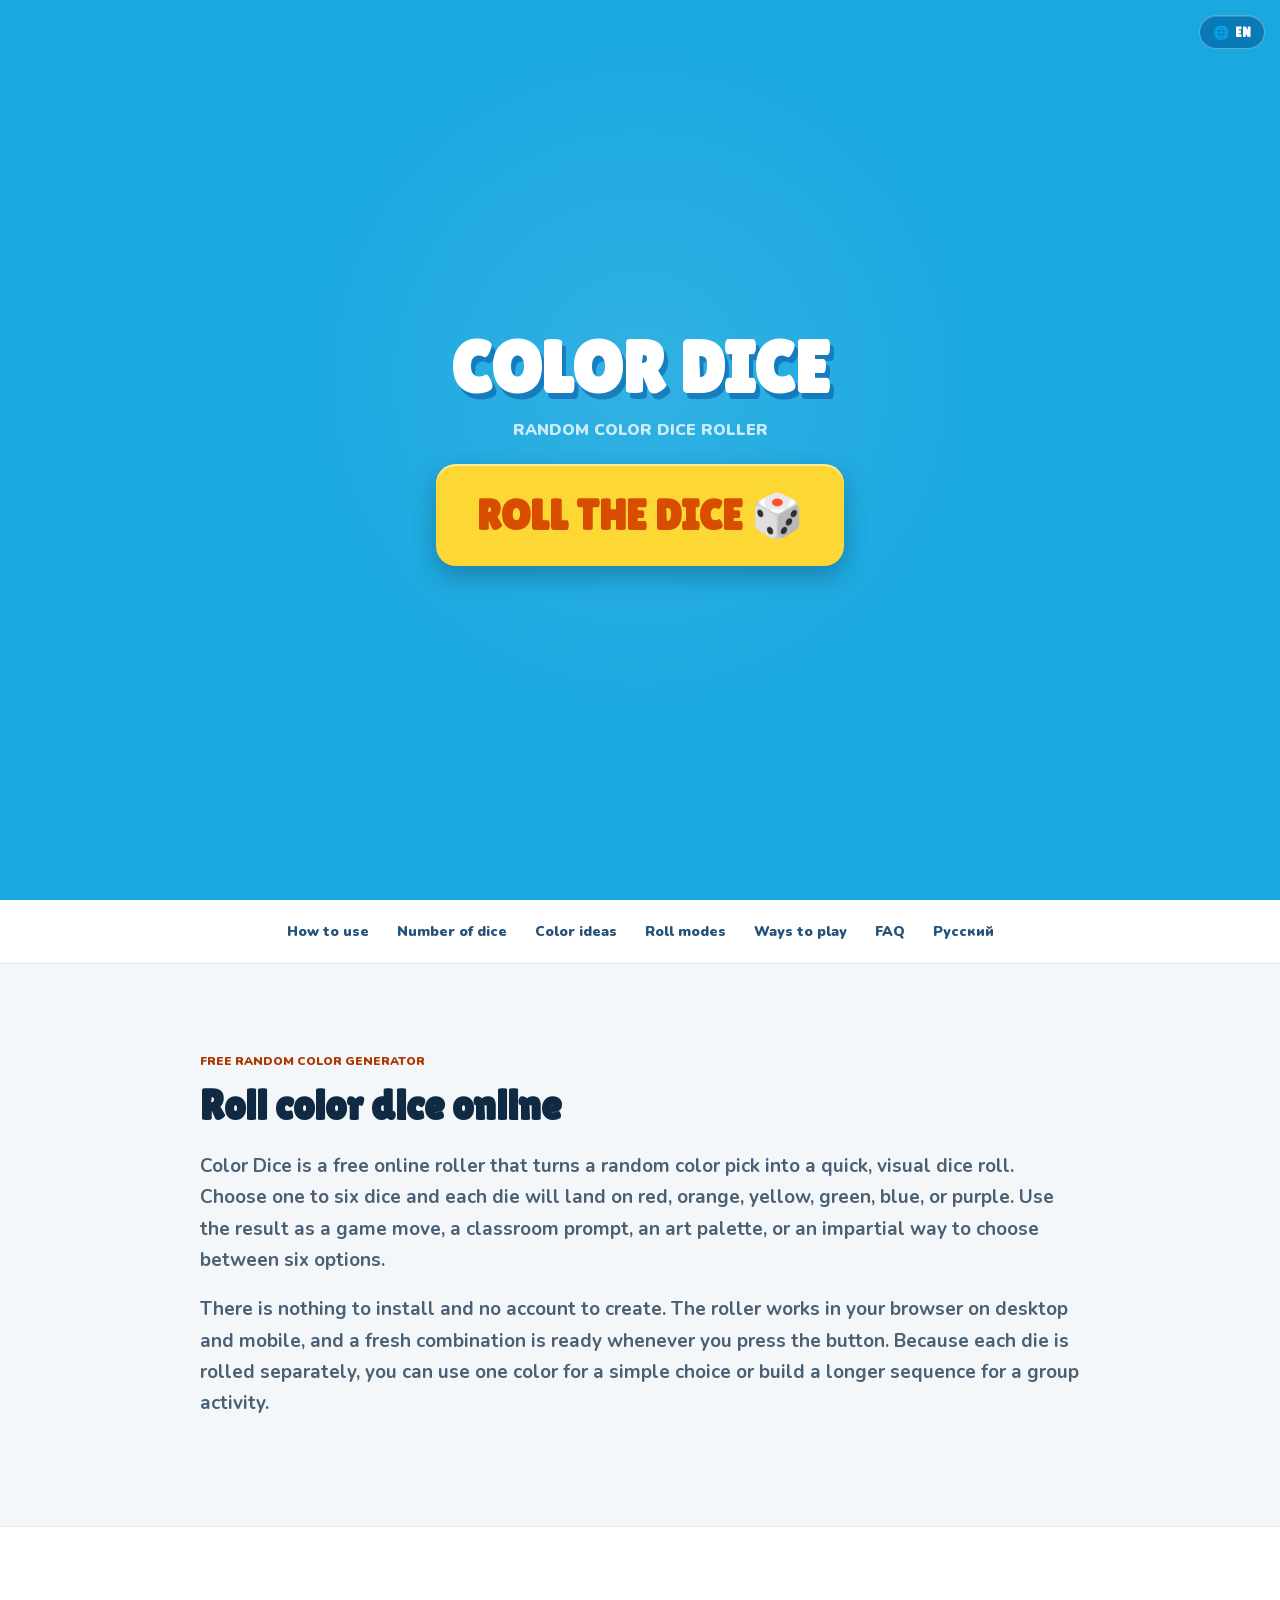
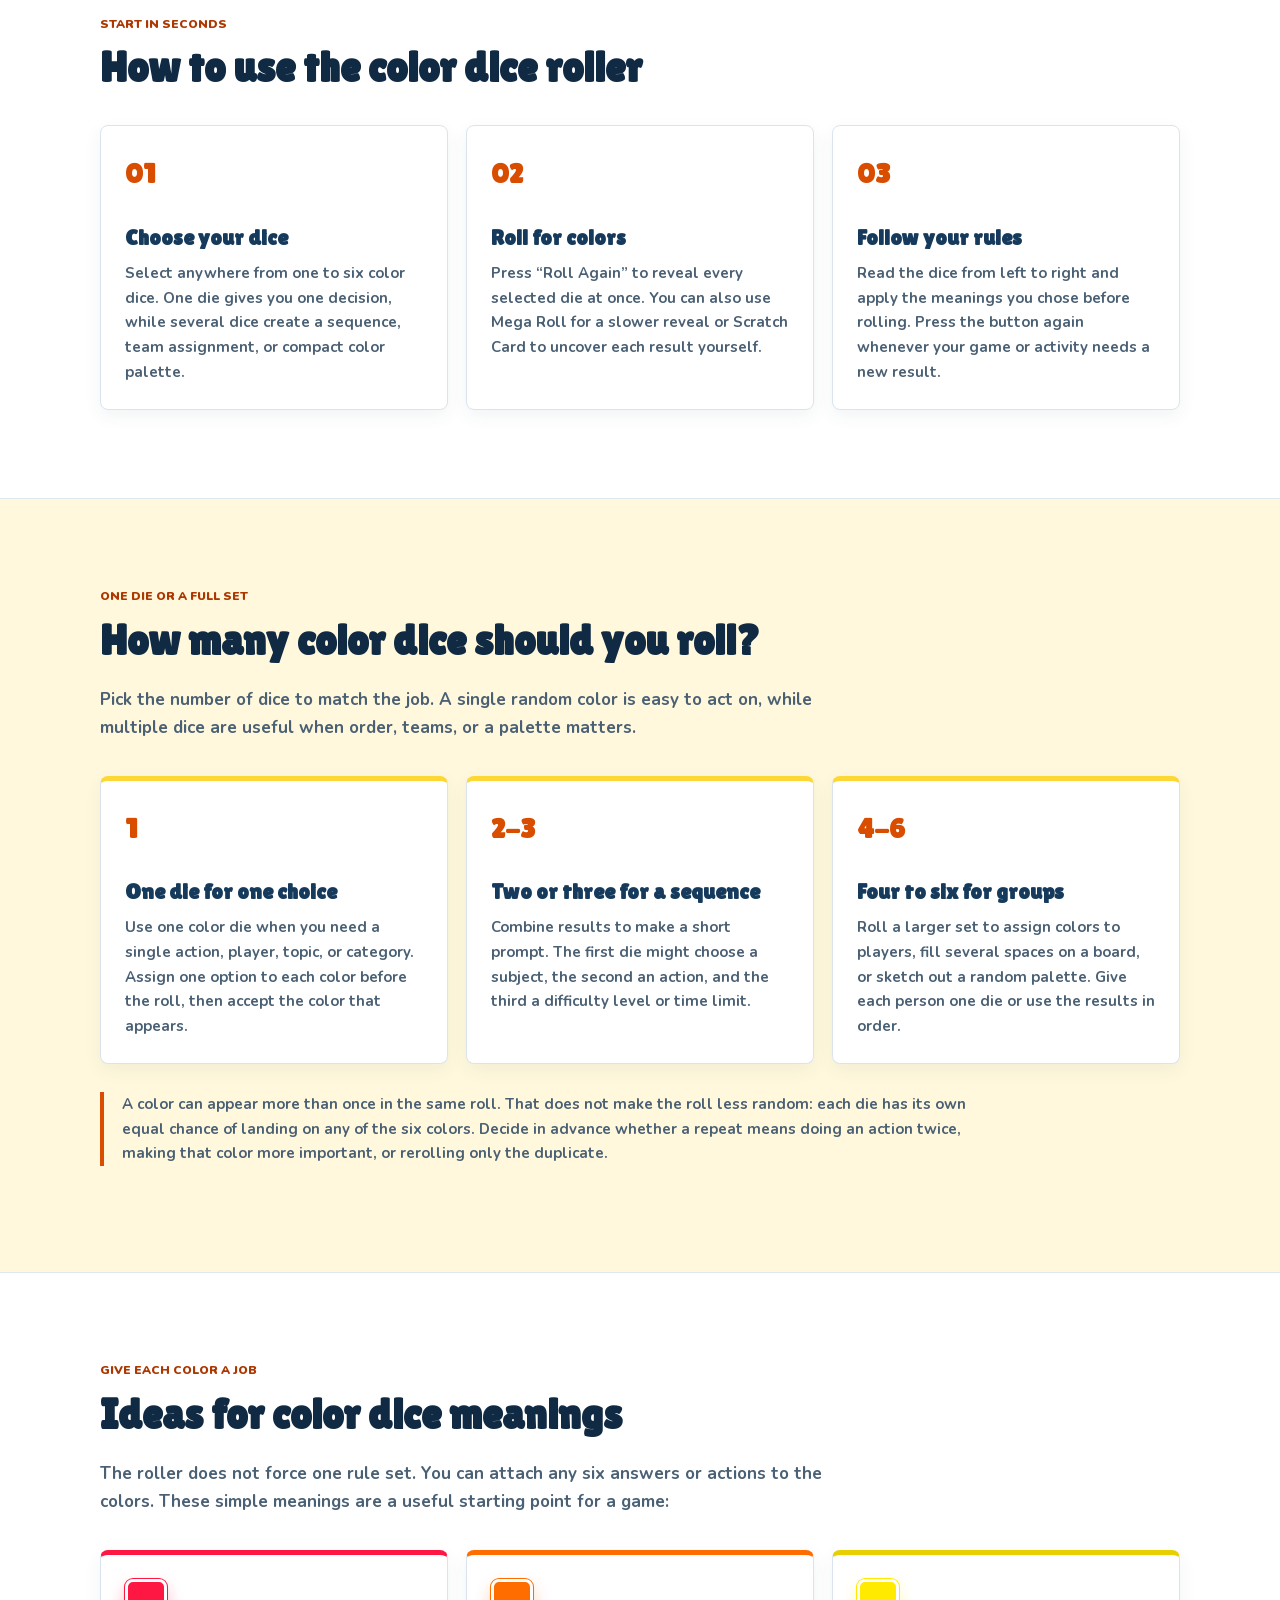
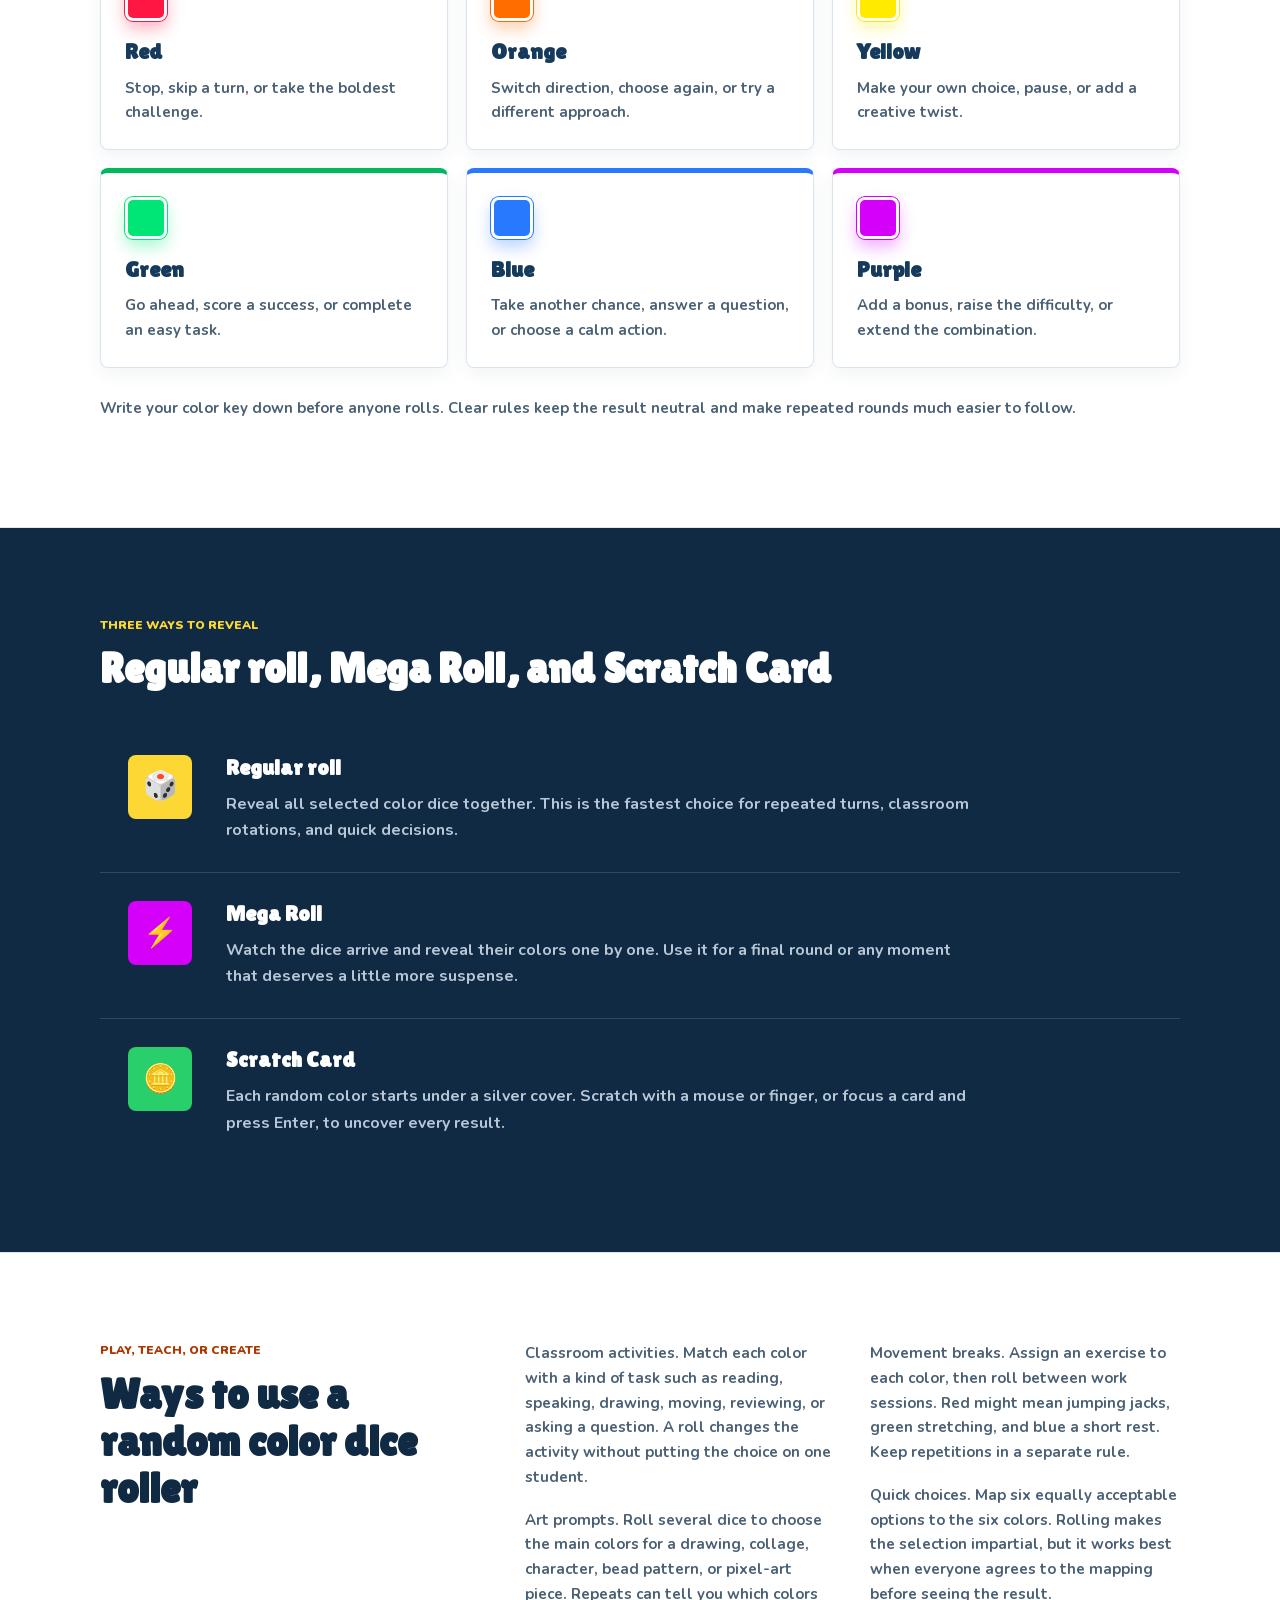
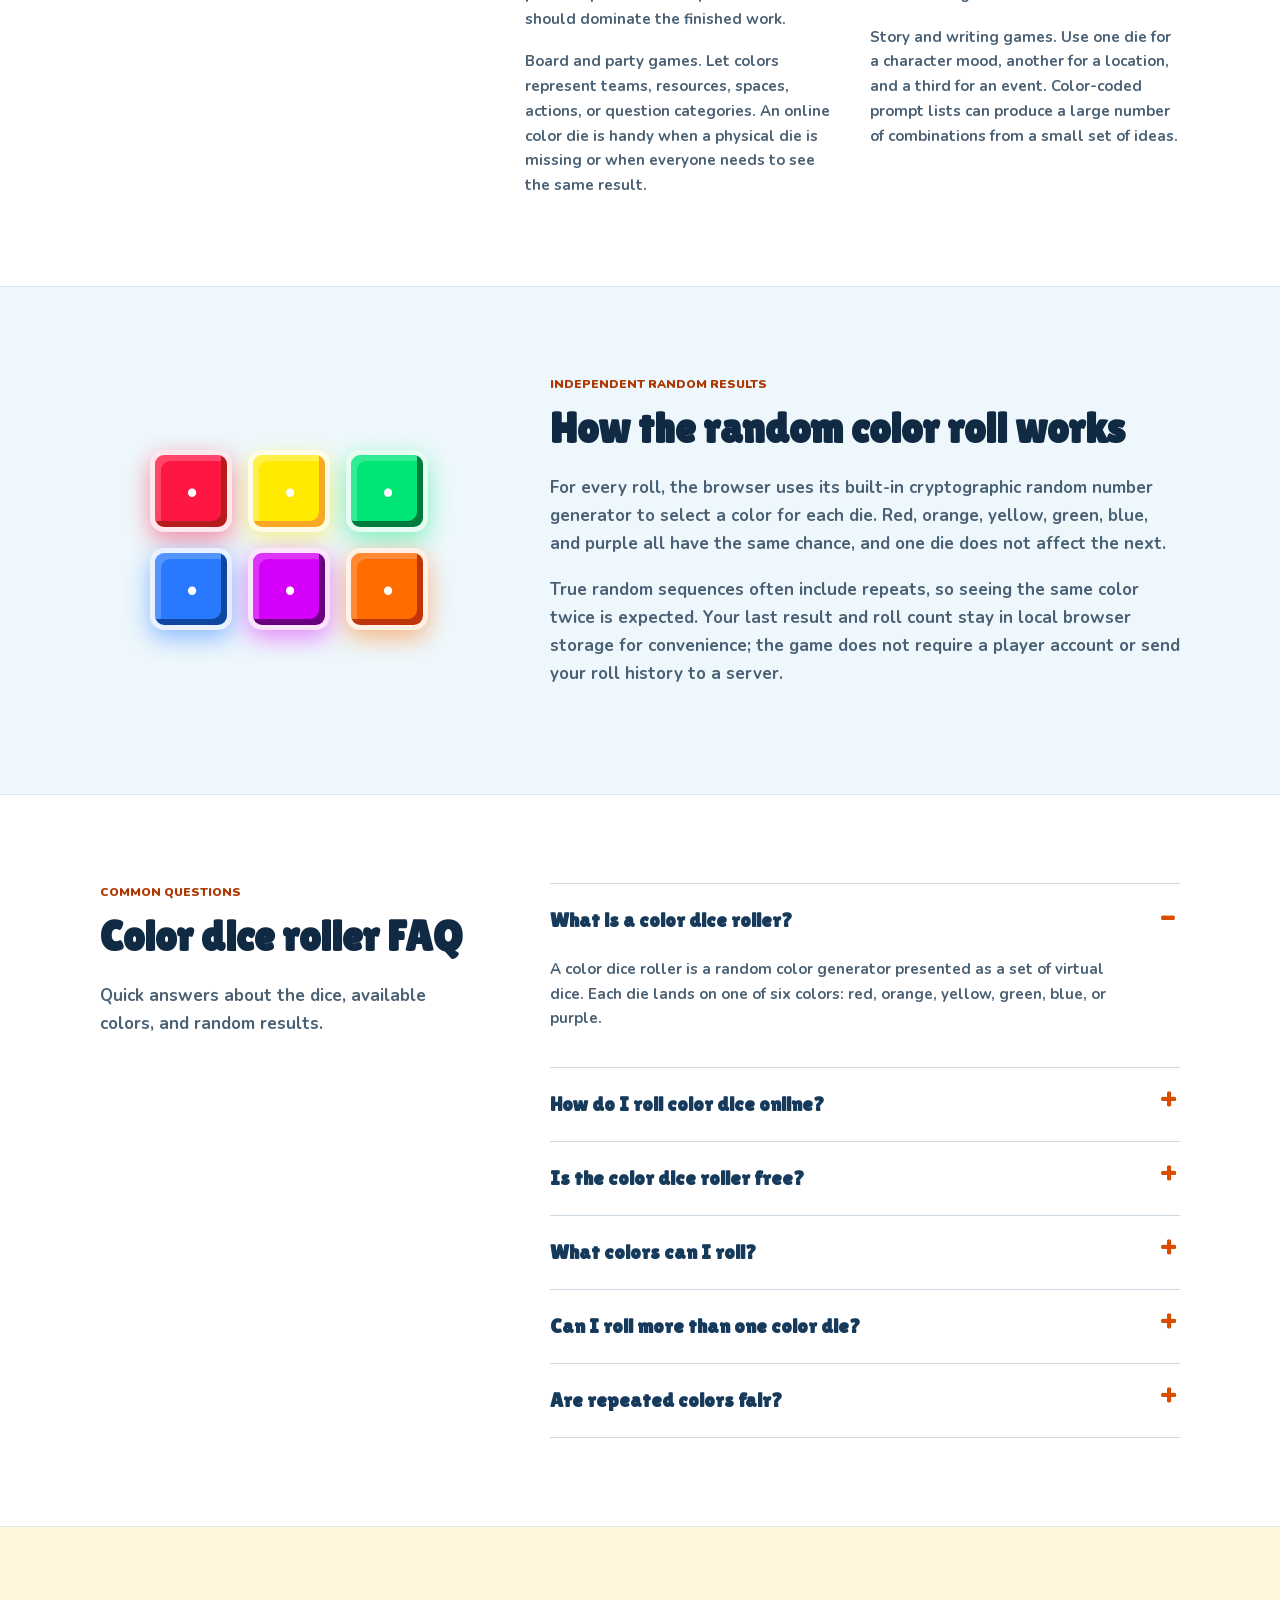
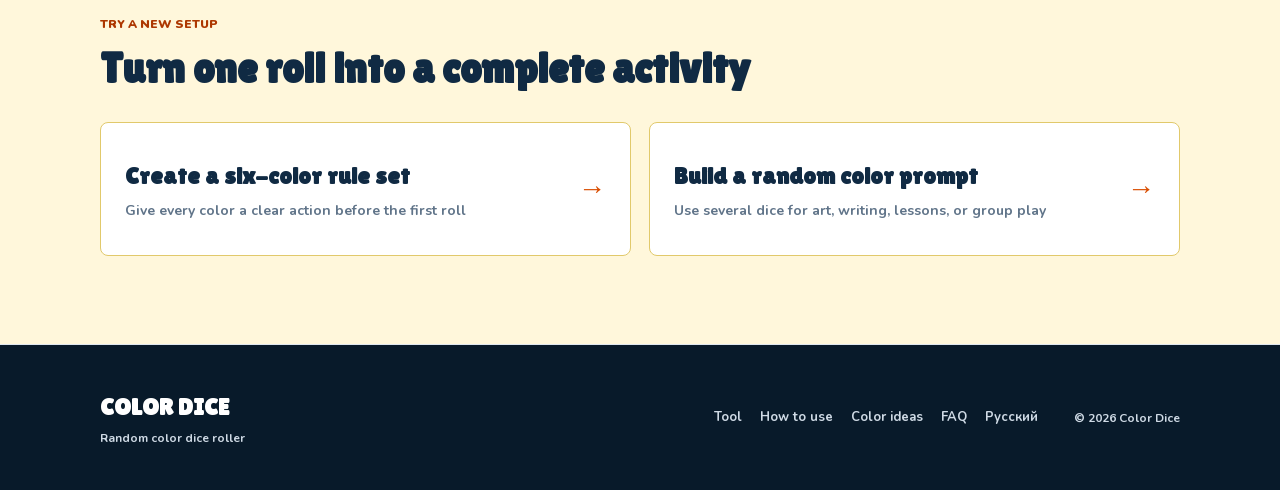
==== en/index.html @ 9a993609 "Launch Color Dice website" ====
<!DOCTYPE html>
<html lang="en">
<head>
  <meta charset="utf-8">
  <meta name="viewport" content="width=device-width, initial-scale=1">
  <title>Color Dice Roller - Roll Random Colors Online for Free</title>
  <meta name="description" content="Roll up to six color dice online for games, lessons, art prompts, and quick choices. Get fair random color results instantly, for free and without signing up.">
  <meta name="robots" content="index, follow, max-image-preview:large">
  <meta name="theme-color" content="#1aa8e0">
  <link rel="canonical" href="https://xn--80ahqbfrbqm.com/en/">
  <link rel="alternate" hreflang="en" href="https://xn--80ahqbfrbqm.com/en/">
  <link rel="alternate" hreflang="ru" href="https://xn--80ahqbfrbqm.com/">
  <link rel="alternate" hreflang="x-default" href="https://xn--80ahqbfrbqm.com/">
  <link rel="icon" href="/assets/favicon.svg" type="image/svg+xml">
  <link rel="manifest" href="/site.webmanifest">
  <link rel="preload" href="/assets/fonts/lilita-one.woff2" as="font" type="font/woff2" crossorigin>
  <link rel="preload" href="/assets/fonts/nunito-latin.woff2" as="font" type="font/woff2" crossorigin>
  <script>document.documentElement.classList.add("js")</script>
  <link rel="stylesheet" href="/styles.css?v=20260712-2">

  <meta property="og:title" content="Color Dice Roller - Roll Random Colors Online">
  <meta property="og:description" content="Roll one to six color dice and get an instant random color combination for games, lessons, art, and everyday choices.">
  <meta property="og:url" content="https://xn--80ahqbfrbqm.com/en/">
  <meta property="og:type" content="website">
  <meta property="og:locale" content="en_US">
  <meta property="og:site_name" content="Color Dice">
  <meta property="og:image" content="https://xn--80ahqbfrbqm.com/assets/color-dice-og.jpg">
  <meta property="og:image:width" content="1200">
  <meta property="og:image:height" content="630">
  <meta property="og:image:alt" content="Color Dice roller showing three random color dice">
  <meta name="twitter:card" content="summary_large_image">
  <meta name="twitter:title" content="Color Dice Roller - Random Colors Online">
  <meta name="twitter:description" content="Roll up to six color dice and reveal a random combination instantly.">
  <meta name="twitter:image" content="https://xn--80ahqbfrbqm.com/assets/color-dice-og.jpg">
  <meta name="twitter:image:alt" content="Color Dice roller showing three random color dice">

  <script type="application/ld+json">
  {
    "@context": "https://schema.org",
    "@graph": [
      {
        "@type": "WebPage",
        "@id": "https://xn--80ahqbfrbqm.com/en/#webpage",
        "url": "https://xn--80ahqbfrbqm.com/en/",
        "name": "Color Dice Roller",
        "description": "A free online color dice roller for generating one to six random colors.",
        "inLanguage": "en-US"
      },
      {
        "@type": "WebApplication",
        "@id": "https://xn--80ahqbfrbqm.com/en/#app",
        "name": "Color Dice Roller",
        "url": "https://xn--80ahqbfrbqm.com/en/",
        "description": "Roll one to six virtual color dice and get random color results online.",
        "applicationCategory": "GameApplication",
        "operatingSystem": "Web",
        "browserRequirements": "Requires JavaScript",
        "isAccessibleForFree": true,
        "inLanguage": "en-US"
      },
      {
        "@type": "FAQPage",
        "@id": "https://xn--80ahqbfrbqm.com/en/#faq",
        "mainEntity": [
          {
            "@type": "Question",
            "name": "What is a color dice roller?",
            "acceptedAnswer": {
              "@type": "Answer",
              "text": "A color dice roller is a random color generator presented as a set of virtual dice. Each die lands on one of six colors: red, orange, yellow, green, blue, or purple."
            }
          },
          {
            "@type": "Question",
            "name": "How do I roll color dice online?",
            "acceptedAnswer": {
              "@type": "Answer",
              "text": "Choose between one and six dice, then press Roll Again. The random colors appear immediately."
            }
          },
          {
            "@type": "Question",
            "name": "Is the color dice roller free?",
            "acceptedAnswer": {
              "@type": "Answer",
              "text": "Yes. The regular roll, Mega Roll, and Scratch Card modes are free to use without an account."
            }
          },
          {
            "@type": "Question",
            "name": "What colors can I roll?",
            "acceptedAnswer": {
              "@type": "Answer",
              "text": "The six possible results are red, orange, yellow, green, blue, and purple."
            }
          },
          {
            "@type": "Question",
            "name": "Can I roll more than one color die?",
            "acceptedAnswer": {
              "@type": "Answer",
              "text": "Yes. You can roll from one to six color dice at the same time."
            }
          },
          {
            "@type": "Question",
            "name": "Are repeated colors fair?",
            "acceptedAnswer": {
              "@type": "Answer",
              "text": "Yes. Every die is rolled independently, so two or more dice can fairly land on the same color."
            }
          }
        ]
      }
    ]
  }
  </script>
</head>
<body class="theme-blue">
  <a class="skip-link" href="#main-content">Skip to the guide</a>

  <div class="start-screen" id="start-screen">
    <div class="start-content">
      <div class="start-title">COLOR DICE</div>
      <p class="start-subtitle">RANDOM COLOR DICE ROLLER</p>
      <button class="start-button" id="start-button" type="button">ROLL THE DICE <span aria-hidden="true">🎲</span></button>
    </div>
  </div>

  <section class="game-stage" id="tool" aria-labelledby="game-title">
    <div class="background-glow" aria-hidden="true"></div>
    <canvas class="background-canvas" id="background-canvas" aria-hidden="true"></canvas>

    <div class="game-toolbar" role="group" aria-label="Game settings">
      <button class="toolbar-button sound-button" id="sound-toggle" type="button" aria-pressed="false">
        <span class="sound-switch" aria-hidden="true"><span class="sound-thumb">🔊</span></span>
        <span id="sound-label">Sound</span>
      </button>

      <div class="menu-wrap" id="theme-wrap">
        <button class="toolbar-button" id="theme-toggle" type="button" aria-haspopup="menu" aria-expanded="false">
          <span aria-hidden="true">🎨</span> <span id="theme-label">Blue</span>
        </button>
        <div class="toolbar-menu theme-menu" id="theme-menu" role="menu" aria-label="Color theme">
          <button type="button" role="menuitemradio" aria-checked="true" data-theme="blue">🎨 Blue</button>
          <button type="button" role="menuitemradio" aria-checked="false" data-theme="light">☀️ Light</button>
          <button type="button" role="menuitemradio" aria-checked="false" data-theme="dark">🌙 Dark</button>
          <button type="button" role="menuitemradio" aria-checked="false" data-theme="sunset">🌅 Sunset</button>
          <button type="button" role="menuitemradio" aria-checked="false" data-theme="neon">💜 Neon</button>
          <button type="button" role="menuitemradio" aria-checked="false" data-theme="sunrise">🌄 Sunrise</button>
        </div>
      </div>

      <div class="menu-wrap" id="player-wrap">
        <button class="toolbar-button" id="player-toggle" type="button" aria-haspopup="dialog" aria-expanded="false">
          <span aria-hidden="true">🔎</span> Player
        </button>
        <div class="toolbar-menu player-menu" id="player-menu">
          <p>Your code: <strong id="player-code">...</strong></p>
          <p class="player-stat">Rolls: <strong id="roll-count">0</strong></p>
          <label for="player-code-input">Check a code</label>
          <input id="player-code-input" type="text" maxlength="6" autocomplete="off" placeholder="Enter code">
          <button class="player-check" id="player-check" type="button">Check</button>
          <p class="player-result" id="player-result" aria-live="polite"></p>
        </div>
      </div>
      <div class="menu-wrap" id="language-wrap">
        <button class="toolbar-button" id="language-toggle" type="button" aria-haspopup="menu" aria-expanded="false" aria-label="Choose language">
          <span aria-hidden="true">🌐</span> EN
        </button>
        <div class="toolbar-menu language-menu" id="language-menu" role="menu" aria-label="Language">
          <a href="/" role="menuitem" lang="ru" hreflang="ru">Русский <span>RU</span></a>
          <a href="/en/" role="menuitem" aria-current="page" lang="en">English <span>EN</span></a>
        </div>
      </div>
    </div>

    <div class="roll-overlay" id="roll-overlay" aria-hidden="true">
      <p class="overlay-title" id="roll-message">GOOD LUCK!</p>
      <div class="ghost-dice" id="ghost-dice" aria-hidden="true"></div>
      <div class="ticker" aria-hidden="true"><span>✦ COLOR DICE ✦ RANDOM COLORS ✦ COLOR DICE ✦ RANDOM COLORS ✦</span></div>
    </div>

    <div class="mega-overlay" id="mega-overlay" aria-hidden="true">
      <p class="mega-title">⚡ MEGA ROLL ⚡</p>
      <p class="mega-subtitle">ULTIMATE LUCK</p>
      <div class="mega-dice-row" id="mega-dice-row"></div>
      <div class="mega-progress" id="mega-progress" aria-hidden="true"></div>
      <button class="overlay-close" id="mega-close" type="button" disabled>✓ Done</button>
    </div>

    <div class="scratch-overlay" id="scratch-overlay" aria-hidden="true">
      <p class="scratch-title">🪙 SCRATCH &amp; WIN</p>
      <p class="scratch-hint">Scratch to reveal your colors</p>
      <div class="scratch-row" id="scratch-row"></div>
      <div class="scratch-progress-wrap">
        <div class="scratch-progress" aria-hidden="true"><span id="scratch-progress-fill"></span></div>
        <p id="scratch-progress-label">Scratch all cards</p>
      </div>
      <button class="overlay-close scratch-close" id="scratch-close" type="button" disabled>✓ Done</button>
    </div>

    <div class="game-layout">
      <article class="game-card">
        <h1 id="game-title">Color Dice Roller</h1>
        <p class="game-byline">ROLL RANDOM COLORS ONLINE</p>

        <div class="game-selects">
          <label class="select-label">
            <span class="visually-hidden">Number of dice</span>
            <select id="dice-count">
              <option value="1">1 Die</option>
              <option value="2">2 Dice</option>
              <option value="3" selected>3 Dice</option>
              <option value="4">4 Dice</option>
              <option value="5">5 Dice</option>
              <option value="6">6 Dice</option>
            </select>
          </label>
          <label class="select-label">
            <span class="visually-hidden">Type of dice</span>
            <select aria-label="Type of dice">
              <option>Color Dice</option>
            </select>
          </label>
        </div>

        <div class="dice-area" id="dice-area" role="group" aria-live="polite" aria-label="Roll result"></div>

        <p class="game-mark">✦ COLOR DICE ✦</p>
        <p class="last-result" id="last-result">PRESS THE BUTTON TO ROLL</p>

        <button class="game-button roll-button" id="roll-button" type="button">ROLL AGAIN!</button>
        <button class="game-button mega-button" id="mega-button" type="button"><span aria-hidden="true">⚡</span> MEGA ROLL <span aria-hidden="true">⚡</span></button>
        <button class="game-button scratch-button" id="scratch-button" type="button"><span aria-hidden="true">🪙</span> SCRATCH CARD</button>

        <p class="color-note">Possible colors are: <span class="text-red">red</span>, <span class="text-orange">orange</span>, <span class="text-yellow">yellow</span>, <span class="text-green">green</span>, <span class="text-blue">blue</span>, and <span class="text-purple">purple</span>.</p>
      </article>

      <aside class="color-legend" aria-labelledby="legend-title">
        <h2 id="legend-title">COLORS</h2>
        <ul>
          <li><span class="color-swatch red" aria-hidden="true"></span><span><strong>Red</strong><small>❌ Fail Trade</small></span></li>
          <li><span class="color-swatch orange" aria-hidden="true"></span><span><strong>Orange</strong><small>🙅 No Thanks</small></span></li>
          <li><span class="color-swatch yellow" aria-hidden="true"></span><span><strong>Yellow</strong><small>🤝 Deal?</small></span></li>
          <li><span class="color-swatch green" aria-hidden="true"></span><span><strong>Green</strong><small>✅ Fair Trade</small></span></li>
          <li><span class="color-swatch blue" aria-hidden="true"></span><span><strong>Blue</strong><small>📄 Last Offer</small></span></li>
          <li><span class="color-swatch purple" aria-hidden="true"></span><span><strong>Purple</strong><small>➕ Add More</small></span></li>
        </ul>
      </aside>
    </div>
  </section>

  <main id="main-content">
    <nav class="content-nav" aria-label="Main navigation">
      <a href="#how-to-use">How to use</a>
      <a href="#dice-count-guide">Number of dice</a>
      <a href="#color-values">Color ideas</a>
      <a href="#modes">Roll modes</a>
      <a href="#uses">Ways to play</a>
      <a href="#faq">FAQ</a>
      <a href="/" lang="ru" hreflang="ru">Русский</a>
    </nav>

    <section class="content-band intro-band">
      <div class="content-container prose-lead">
        <p class="eyebrow">FREE RANDOM COLOR GENERATOR</p>
        <h2>Roll color dice online</h2>
        <p><strong>Color Dice</strong> is a free online roller that turns a random color pick into a quick, visual dice roll. Choose one to six dice and each die will land on red, orange, yellow, green, blue, or purple. Use the result as a game move, a classroom prompt, an art palette, or an impartial way to choose between six options.</p>
        <p>There is nothing to install and no account to create. The roller works in your browser on desktop and mobile, and a fresh combination is ready whenever you press the button. Because each die is rolled separately, you can use one color for a simple choice or build a longer sequence for a group activity.</p>
      </div>
    </section>

    <section class="content-band" id="how-to-use">
      <div class="content-container">
        <p class="eyebrow">START IN SECONDS</p>
        <h2>How to use the color dice roller</h2>
        <div class="steps-grid">
          <article>
            <span class="step-number">01</span>
            <h3>Choose your dice</h3>
            <p>Select anywhere from one to six color dice. One die gives you one decision, while several dice create a sequence, team assignment, or compact color palette.</p>
          </article>
          <article>
            <span class="step-number">02</span>
            <h3>Roll for colors</h3>
            <p>Press “Roll Again” to reveal every selected die at once. You can also use Mega Roll for a slower reveal or Scratch Card to uncover each result yourself.</p>
          </article>
          <article>
            <span class="step-number">03</span>
            <h3>Follow your rules</h3>
            <p>Read the dice from left to right and apply the meanings you chose before rolling. Press the button again whenever your game or activity needs a new result.</p>
          </article>
        </div>
      </div>
    </section>

    <section class="content-band count-guide-band" id="dice-count-guide">
      <div class="content-container">
        <p class="eyebrow">ONE DIE OR A FULL SET</p>
        <h2>How many color dice should you roll?</h2>
        <p class="section-intro">Pick the number of dice to match the job. A single random color is easy to act on, while multiple dice are useful when order, teams, or a palette matters.</p>
        <div class="steps-grid count-grid">
          <article>
            <span class="step-number">1</span>
            <h3>One die for one choice</h3>
            <p>Use one color die when you need a single action, player, topic, or category. Assign one option to each color before the roll, then accept the color that appears.</p>
          </article>
          <article>
            <span class="step-number">2-3</span>
            <h3>Two or three for a sequence</h3>
            <p>Combine results to make a short prompt. The first die might choose a subject, the second an action, and the third a difficulty level or time limit.</p>
          </article>
          <article>
            <span class="step-number">4-6</span>
            <h3>Four to six for groups</h3>
            <p>Roll a larger set to assign colors to players, fill several spaces on a board, or sketch out a random palette. Give each person one die or use the results in order.</p>
          </article>
        </div>
        <p class="count-guide-note">A color can appear more than once in the same roll. That does not make the roll less random: each die has its own equal chance of landing on any of the six colors. Decide in advance whether a repeat means doing an action twice, making that color more important, or rerolling only the duplicate.</p>
      </div>
    </section>

    <section class="content-band color-values-band" id="color-values">
      <div class="content-container">
        <p class="eyebrow">GIVE EACH COLOR A JOB</p>
        <h2>Ideas for color dice meanings</h2>
        <p class="section-intro">The roller does not force one rule set. You can attach any six answers or actions to the colors. These simple meanings are a useful starting point for a game:</p>
        <div class="color-grid">
          <article class="red-accent"><span class="large-swatch red" aria-hidden="true"></span><h3>Red</h3><p>Stop, skip a turn, or take the boldest challenge.</p></article>
          <article class="orange-accent"><span class="large-swatch orange" aria-hidden="true"></span><h3>Orange</h3><p>Switch direction, choose again, or try a different approach.</p></article>
          <article class="yellow-accent"><span class="large-swatch yellow" aria-hidden="true"></span><h3>Yellow</h3><p>Make your own choice, pause, or add a creative twist.</p></article>
          <article class="green-accent"><span class="large-swatch green" aria-hidden="true"></span><h3>Green</h3><p>Go ahead, score a success, or complete an easy task.</p></article>
          <article class="blue-accent"><span class="large-swatch blue" aria-hidden="true"></span><h3>Blue</h3><p>Take another chance, answer a question, or choose a calm action.</p></article>
          <article class="purple-accent"><span class="large-swatch purple" aria-hidden="true"></span><h3>Purple</h3><p>Add a bonus, raise the difficulty, or extend the combination.</p></article>
        </div>
        <p class="text-link-line">Write your color key down before anyone rolls. Clear rules keep the result neutral and make repeated rounds much easier to follow.</p>
      </div>
    </section>

    <section class="content-band modes-band" id="modes">
      <div class="content-container">
        <p class="eyebrow">THREE WAYS TO REVEAL</p>
        <h2>Regular roll, Mega Roll, and Scratch Card</h2>
        <div class="mode-list">
          <article>
            <div class="mode-icon yellow-mode" aria-hidden="true">🎲</div>
            <div><h3>Regular roll</h3><p>Reveal all selected color dice together. This is the fastest choice for repeated turns, classroom rotations, and quick decisions.</p></div>
          </article>
          <article>
            <div class="mode-icon purple-mode" aria-hidden="true">⚡</div>
            <div><h3>Mega Roll</h3><p>Watch the dice arrive and reveal their colors one by one. Use it for a final round or any moment that deserves a little more suspense.</p></div>
          </article>
          <article>
            <div class="mode-icon green-mode" aria-hidden="true">🪙</div>
            <div><h3>Scratch Card</h3><p>Each random color starts under a silver cover. Scratch with a mouse or finger, or focus a card and press Enter, to uncover every result.</p></div>
          </article>
        </div>
      </div>
    </section>

    <section class="content-band use-cases-band" id="uses">
      <div class="content-container two-column-copy">
        <div>
          <p class="eyebrow">PLAY, TEACH, OR CREATE</p>
          <h2>Ways to use a random color dice roller</h2>
        </div>
        <div class="prose-columns">
          <p><strong>Classroom activities.</strong> Match each color with a kind of task such as reading, speaking, drawing, moving, reviewing, or asking a question. A roll changes the activity without putting the choice on one student.</p>
          <p><strong>Art prompts.</strong> Roll several dice to choose the main colors for a drawing, collage, character, bead pattern, or pixel-art piece. Repeats can tell you which colors should dominate the finished work.</p>
          <p><strong>Board and party games.</strong> Let colors represent teams, resources, spaces, actions, or question categories. An online color die is handy when a physical die is missing or when everyone needs to see the same result.</p>
          <p><strong>Movement breaks.</strong> Assign an exercise to each color, then roll between work sessions. Red might mean jumping jacks, green stretching, and blue a short rest. Keep repetitions in a separate rule.</p>
          <p><strong>Quick choices.</strong> Map six equally acceptable options to the six colors. Rolling makes the selection impartial, but it works best when everyone agrees to the mapping before seeing the result.</p>
          <p><strong>Story and writing games.</strong> Use one die for a character mood, another for a location, and a third for an event. Color-coded prompt lists can produce a large number of combinations from a small set of ideas.</p>
        </div>
      </div>
    </section>

    <section class="content-band fairness-band">
      <div class="content-container fairness-layout">
        <div class="fairness-visual" aria-hidden="true">
          <span class="mini-die red">•</span><span class="mini-die yellow">•</span><span class="mini-die green">•</span><span class="mini-die blue">•</span><span class="mini-die purple">•</span><span class="mini-die orange">•</span>
        </div>
        <div>
          <p class="eyebrow">INDEPENDENT RANDOM RESULTS</p>
          <h2>How the random color roll works</h2>
          <p>For every roll, the browser uses its built-in cryptographic random number generator to select a color for each die. Red, orange, yellow, green, blue, and purple all have the same chance, and one die does not affect the next.</p>
          <p>True random sequences often include repeats, so seeing the same color twice is expected. Your last result and roll count stay in local browser storage for convenience; the game does not require a player account or send your roll history to a server.</p>
        </div>
      </div>
    </section>

    <section class="content-band faq-band" id="faq">
      <div class="content-container faq-layout">
        <div>
          <p class="eyebrow">COMMON QUESTIONS</p>
          <h2>Color dice roller FAQ</h2>
          <p>Quick answers about the dice, available colors, and random results.</p>
        </div>
        <div class="faq-list">
          <details open>
            <summary>What is a color dice roller?</summary>
            <p>A color dice roller is a random color generator presented as a set of virtual dice. Each die lands on one of six colors: red, orange, yellow, green, blue, or purple.</p>
          </details>
          <details>
            <summary>How do I roll color dice online?</summary>
            <p>Choose between one and six dice, then press “Roll Again.” The random colors appear immediately.</p>
          </details>
          <details>
            <summary>Is the color dice roller free?</summary>
            <p>Yes. The regular roll, Mega Roll, and Scratch Card modes are free to use without an account.</p>
          </details>
          <details>
            <summary>What colors can I roll?</summary>
            <p>The six possible results are red, orange, yellow, green, blue, and purple.</p>
          </details>
          <details>
            <summary>Can I roll more than one color die?</summary>
            <p>Yes. You can roll from one to six color dice at the same time.</p>
          </details>
          <details>
            <summary>Are repeated colors fair?</summary>
            <p>Yes. Every die is rolled independently, so two or more dice can fairly land on the same color.</p>
          </details>
        </div>
      </div>
    </section>

    <section class="content-band explore-band">
      <div class="content-container">
        <p class="eyebrow">TRY A NEW SETUP</p>
        <h2>Turn one roll into a complete activity</h2>
        <div class="explore-links">
          <a href="#color-values"><span>Create a six-color rule set</span><small>Give every color a clear action before the first roll</small><strong aria-hidden="true">→</strong></a>
          <a href="#uses"><span>Build a random color prompt</span><small>Use several dice for art, writing, lessons, or group play</small><strong aria-hidden="true">→</strong></a>
        </div>
      </div>
    </section>
  </main>

  <footer class="site-footer">
    <div class="footer-inner">
      <div><strong>COLOR DICE</strong><p>Random color dice roller</p></div>
      <nav aria-label="Footer navigation">
        <a href="#tool">Tool</a>
        <a href="#how-to-use">How to use</a>
        <a href="#color-values">Color ideas</a>
        <a href="#faq">FAQ</a>
        <a href="/" lang="ru" hreflang="ru">Русский</a>
      </nav>
      <p>© 2026 Color Dice</p>
    </div>
  </footer>

  <noscript><p class="noscript">Enable JavaScript to use the Color Dice roller. The guide and game ideas below are still available without JavaScript.</p></noscript>
  <script src="/app.js?v=20260712-1" defer></script>
</body>
</html>
---- styles.css ----
@font-face {
  font-family: "Lilita One";
  src: url("/assets/fonts/lilita-one.woff2") format("woff2");
  font-style: normal;
  font-weight: 400;
  font-display: swap;
}

@font-face {
  font-family: "Nunito";
  src: url("/assets/fonts/nunito-cyrillic.woff2") format("woff2");
  font-style: normal;
  font-weight: 700 900;
  font-display: swap;
  unicode-range: U+0301, U+0400-045F, U+0490-0491, U+04B0-04B1, U+2116;
}

@font-face {
  font-family: "Nunito";
  src: url("/assets/fonts/nunito-latin.woff2") format("woff2");
  font-style: normal;
  font-weight: 700 900;
  font-display: swap;
  unicode-range: U+0000-00FF, U+0131, U+0152-0153, U+02BB-02BC, U+02C6, U+02DA, U+02DC, U+0304, U+0308, U+0329, U+2000-206F, U+20AC, U+2122, U+2191, U+2193, U+2212, U+2215, U+FEFF, U+FFFD;
}

:root {
  --red: #ff1744;
  --orange: #ff6d00;
  --yellow: #ffea00;
  --green: #00e676;
  --blue: #2979ff;
  --purple: #d500f9;
  --display-font: "Lilita One", "Nunito", "Arial Black", sans-serif;
  --body-font: "Nunito", Arial, sans-serif;
}

*,
*::before,
*::after {
  box-sizing: border-box;
}

html {
  scroll-behavior: smooth;
}

body {
  margin: 0;
  min-width: 320px;
  color: #13223a;
  background: #f6f8fb;
  font-family: var(--body-font);
  font-weight: 700;
  line-height: 1.65;
}

body.is-gated {
  overflow: hidden;
}

button,
select,
input {
  font: inherit;
}

button,
a,
select,
summary {
  -webkit-tap-highlight-color: transparent;
}

button:focus-visible,
a:focus-visible,
select:focus-visible,
input:focus-visible,
summary:focus-visible {
  outline: 3px solid #fdd835;
  outline-offset: 3px;
}

a {
  color: inherit;
}

.skip-link {
  position: fixed;
  top: 12px;
  left: 12px;
  z-index: 1000;
  padding: 10px 14px;
  color: #102a43;
  background: #fff;
  border-radius: 6px;
  transform: translateY(-160%);
  transition: transform 160ms ease;
}

.skip-link:focus {
  transform: translateY(0);
}

.visually-hidden {
  position: absolute;
  width: 1px;
  height: 1px;
  padding: 0;
  margin: -1px;
  overflow: hidden;
  clip: rect(0, 0, 0, 0);
  white-space: nowrap;
  border: 0;
}

.theme-blue {
  --stage-bg: #1aa8e0;
  --stage-bg-deep: #118dca;
  --stage-highlight: rgba(255, 255, 255, 0.62);
  --card-bg: rgba(113, 207, 244, 0.38);
  --card-border: rgba(255, 255, 255, 0.72);
  --card-shadow: rgba(0, 71, 159, 0.26);
  --stage-text: #fff;
  --stage-muted: rgba(255, 255, 255, 0.72);
  --stage-faint: rgba(255, 255, 255, 0.5);
  --legend-bg: rgba(0, 91, 153, 0.55);
  --legend-item: rgba(2, 83, 137, 0.57);
  --control-bg: rgba(0, 90, 154, 0.58);
  --control-border: rgba(255, 255, 255, 0.35);
  --select-bg: rgba(255, 255, 255, 0.94);
  --select-text: #2365b1;
}

.theme-light {
  --stage-bg: #eaf6ff;
  --stage-bg-deep: #c4e7ff;
  --stage-highlight: rgba(255, 255, 255, 0.9);
  --card-bg: rgba(255, 255, 255, 0.65);
  --card-border: rgba(66, 136, 183, 0.38);
  --card-shadow: rgba(30, 91, 130, 0.18);
  --stage-text: #18517c;
  --stage-muted: rgba(24, 81, 124, 0.72);
  --stage-faint: rgba(24, 81, 124, 0.55);
  --legend-bg: rgba(255, 255, 255, 0.66);
  --legend-item: rgba(219, 241, 255, 0.9);
  --control-bg: rgba(255, 255, 255, 0.76);
  --control-border: rgba(30, 101, 149, 0.28);
  --select-bg: #fff;
  --select-text: #18517c;
}

.theme-dark {
  --stage-bg: #111827;
  --stage-bg-deep: #030712;
  --stage-highlight: rgba(75, 126, 183, 0.22);
  --card-bg: rgba(17, 24, 39, 0.72);
  --card-border: rgba(148, 163, 184, 0.38);
  --card-shadow: rgba(0, 0, 0, 0.44);
  --stage-text: #f8fafc;
  --stage-muted: rgba(226, 232, 240, 0.7);
  --stage-faint: rgba(203, 213, 225, 0.5);
  --legend-bg: rgba(2, 6, 23, 0.72);
  --legend-item: rgba(30, 41, 59, 0.9);
  --control-bg: rgba(15, 23, 42, 0.86);
  --control-border: rgba(148, 163, 184, 0.34);
  --select-bg: #1e293b;
  --select-text: #f8fafc;
}

.theme-sunset {
  --stage-bg: #ff7b54;
  --stage-bg-deep: #822659;
  --stage-highlight: rgba(255, 229, 169, 0.46);
  --card-bg: rgba(92, 25, 74, 0.46);
  --card-border: rgba(255, 236, 191, 0.52);
  --card-shadow: rgba(93, 25, 65, 0.38);
  --stage-text: #fff8df;
  --stage-muted: rgba(255, 241, 204, 0.75);
  --stage-faint: rgba(255, 231, 180, 0.55);
  --legend-bg: rgba(95, 24, 76, 0.63);
  --legend-item: rgba(81, 25, 71, 0.68);
  --control-bg: rgba(102, 30, 78, 0.65);
  --control-border: rgba(255, 232, 178, 0.35);
  --select-bg: rgba(255, 249, 226, 0.94);
  --select-text: #7e2458;
}

.theme-neon {
  --stage-bg: #10001f;
  --stage-bg-deep: #05000a;
  --stage-highlight: rgba(0, 255, 255, 0.13);
  --card-bg: rgba(10, 0, 20, 0.84);
  --card-border: #00ffff;
  --card-shadow: rgba(0, 255, 255, 0.24);
  --stage-text: #00ffff;
  --stage-muted: rgba(255, 46, 234, 0.75);
  --stage-faint: rgba(0, 255, 255, 0.5);
  --legend-bg: rgba(8, 0, 18, 0.83);
  --legend-item: rgba(255, 46, 234, 0.08);
  --control-bg: rgba(255, 46, 234, 0.12);
  --control-border: rgba(255, 46, 234, 0.42);
  --select-bg: rgba(10, 0, 25, 0.94);
  --select-text: #00ffff;
}

.theme-sunrise {
  --stage-bg: #e8845a;
  --stage-bg-deep: #173958;
  --stage-highlight: rgba(255, 236, 169, 0.38);
  --card-bg: rgba(10, 34, 61, 0.55);
  --card-border: rgba(248, 200, 100, 0.5);
  --card-shadow: rgba(87, 34, 36, 0.28);
  --stage-text: #fff6d6;
  --stage-muted: rgba(255, 222, 164, 0.77);
  --stage-faint: rgba(255, 211, 132, 0.54);
  --legend-bg: rgba(10, 34, 61, 0.6);
  --legend-item: rgba(5, 25, 48, 0.65);
  --control-bg: rgba(10, 34, 61, 0.62);
  --control-border: rgba(245, 200, 66, 0.38);
  --select-bg: rgba(10, 34, 61, 0.88);
  --select-text: #f5c842;
}

.start-screen {
  position: fixed;
  inset: 0;
  z-index: 500;
  display: none;
  place-items: center;
  padding: 24px;
  background: var(--stage-bg);
  transition: opacity 420ms ease, transform 420ms ease;
}

.js .start-screen {
  display: grid;
}

.start-screen::before {
  position: absolute;
  inset: 0;
  content: "";
  background: radial-gradient(circle at 50% 42%, rgba(255, 255, 255, 0.1), transparent 44%);
  pointer-events: none;
}

.start-screen.is-hidden {
  opacity: 0;
  transform: scale(1.04);
  pointer-events: none;
}

.start-content {
  position: relative;
  display: flex;
  flex-direction: column;
  align-items: center;
  gap: 20px;
  text-align: center;
  animation: start-in 560ms cubic-bezier(0.34, 1.56, 0.64, 1) both;
}

@keyframes start-in {
  from { opacity: 0; transform: translateY(24px) scale(0.96); }
  to { opacity: 1; transform: translateY(0) scale(1); }
}

.start-title {
  color: #fff;
  font-family: var(--display-font);
  font-size: 72px;
  line-height: 0.95;
  text-shadow: 4px 6px 0 rgba(0, 72, 151, 0.48);
}

.start-subtitle {
  margin: -5px 0 0;
  color: rgba(255, 255, 255, 0.76);
  font-size: 16px;
  font-weight: 900;
}

.start-button {
  min-width: 408px;
  min-height: 102px;
  padding: 20px 40px;
  border: 0;
  border-radius: 20px;
  color: #d94d00;
  background: #fdd835;
  box-shadow: 0 10px 25px rgba(0, 0, 0, 0.24), inset 0 2px 0 rgba(255, 255, 255, 0.52);
  cursor: pointer;
  font-family: var(--display-font);
  font-size: 42px;
  line-height: 1;
  transition: transform 130ms ease, filter 180ms ease, box-shadow 180ms ease;
}

.start-button:hover {
  filter: brightness(1.07);
  transform: translateY(-3px);
  box-shadow: 0 15px 30px rgba(0, 0, 0, 0.28), inset 0 2px 0 rgba(255, 255, 255, 0.52);
}

.start-button:active {
  transform: scale(0.97);
}

.game-stage {
  position: relative;
  z-index: 0;
  display: flex;
  min-height: 100svh;
  align-items: center;
  justify-content: center;
  overflow: hidden;
  padding: 42px 16px 34px;
  color: var(--stage-text);
  background: linear-gradient(155deg, var(--stage-bg) 0%, var(--stage-bg) 52%, var(--stage-bg-deep) 140%);
  transition: background 420ms ease, color 420ms ease;
}

.background-glow {
  position: absolute;
  inset: 0;
  z-index: 0;
  background: radial-gradient(ellipse 54% 72% at 50% 35%, var(--stage-highlight) 0%, transparent 68%);
  pointer-events: none;
}

.background-canvas {
  position: absolute;
  inset: 0;
  z-index: 1;
  width: 100%;
  height: 100%;
  opacity: 0.8;
  pointer-events: none;
}

.game-toolbar {
  position: absolute;
  top: 15px;
  right: 15px;
  z-index: 30;
  display: flex;
  gap: 8px;
}

body.is-gated .game-stage {
  z-index: auto;
}

body.is-gated .game-toolbar {
  left: auto;
  z-index: 510;
}

body.is-gated .game-toolbar > :not(#language-wrap) {
  display: none;
}

.toolbar-button {
  display: inline-flex;
  min-height: 34px;
  align-items: center;
  justify-content: center;
  gap: 6px;
  padding: 6px 13px;
  border: 1px solid var(--control-border);
  border-radius: 18px;
  color: var(--stage-text);
  background: var(--control-bg);
  box-shadow: inset 0 1px 0 rgba(255, 255, 255, 0.18);
  backdrop-filter: blur(10px);
  cursor: pointer;
  font-family: var(--display-font);
  font-size: 13px;
  line-height: 1;
  transition: transform 130ms ease, background 200ms ease;
}

.toolbar-button:hover {
  transform: translateY(-1px);
  background: color-mix(in srgb, var(--control-bg), white 10%);
}

.sound-switch {
  display: inline-flex;
  width: 38px;
  height: 22px;
  align-items: center;
  padding: 2px;
  border-radius: 12px;
  background: #fdd835;
  box-shadow: inset 0 1px 3px rgba(0, 0, 0, 0.24);
  transition: background 180ms ease;
}

.sound-thumb {
  display: grid;
  width: 18px;
  height: 18px;
  place-items: center;
  border-radius: 50%;
  background: #fff;
  box-shadow: 0 1px 4px rgba(0, 0, 0, 0.28);
  font-size: 10px;
  transition: transform 180ms ease;
}

.sound-button[aria-pressed="true"] .sound-switch {
  background: rgba(255, 255, 255, 0.2);
}

.sound-button[aria-pressed="true"] .sound-thumb {
  transform: translateX(16px);
}

.menu-wrap {
  position: relative;
}

.toolbar-menu {
  position: absolute;
  top: calc(100% + 8px);
  right: 0;
  display: none;
  width: 180px;
  overflow: hidden;
  padding: 6px;
  border: 1px solid var(--control-border);
  border-radius: 10px;
  color: var(--stage-text);
  background: color-mix(in srgb, var(--stage-bg-deep), transparent 5%);
  box-shadow: 0 14px 34px rgba(0, 0, 0, 0.24);
  backdrop-filter: blur(16px);
}

.toolbar-menu.is-open {
  display: block;
}

.theme-menu button {
  width: 100%;
  padding: 9px 10px;
  border: 0;
  border-radius: 6px;
  color: inherit;
  background: transparent;
  cursor: pointer;
  text-align: left;
  font-family: var(--body-font);
  font-size: 13px;
  font-weight: 800;
}

.theme-menu button:hover,
.theme-menu button[aria-checked="true"] {
  background: rgba(255, 255, 255, 0.14);
}

.language-menu {
  width: 160px;
}

.language-menu a {
  display: flex;
  align-items: center;
  justify-content: space-between;
  padding: 9px 10px;
  border-radius: 6px;
  font-size: 13px;
  font-weight: 800;
  text-decoration: none;
}

.language-menu a:hover,
.language-menu a[aria-current="page"] {
  background: rgba(255, 255, 255, 0.14);
}

.language-menu a span {
  color: var(--stage-muted);
  font-size: 11px;
}

.player-menu {
  width: 230px;
  padding: 14px;
  font-size: 12px;
}

.player-menu p,
.player-menu label {
  margin: 0 0 7px;
}

.player-stat {
  color: var(--stage-muted);
}

.player-menu input {
  width: 100%;
  height: 36px;
  margin: 2px 0 7px;
  padding: 0 10px;
  border: 1px solid var(--control-border);
  border-radius: 6px;
  color: #102a43;
  background: #fff;
  text-transform: uppercase;
}

.player-check {
  width: 100%;
  min-height: 34px;
  border: 0;
  border-radius: 6px;
  color: #7c2d12;
  background: #fdd835;
  cursor: pointer;
  font-family: var(--display-font);
}

.player-result {
  min-height: 20px;
  margin-top: 8px !important;
  color: var(--stage-muted);
}

.game-layout {
  position: relative;
  z-index: 10;
  display: grid;
  width: min(100%, 868px);
  grid-template-columns: 118px minmax(0, 490px) 220px;
  align-items: center;
  gap: 10px;
}

.game-layout::before {
  content: "";
}

.game-card {
  position: relative;
  display: flex;
  min-width: 0;
  flex-direction: column;
  align-items: center;
  gap: 10px;
  overflow: hidden;
  padding: 20px 26px 24px;
  border: 2px solid var(--card-border);
  border-radius: 20px;
  background: var(--card-bg);
  box-shadow: 0 8px 40px var(--card-shadow), inset 0 2px 0 rgba(255, 255, 255, 0.48);
  backdrop-filter: blur(12px);
  transition: background 420ms ease, border-color 420ms ease, box-shadow 420ms ease;
}

.game-card::before {
  position: absolute;
  inset: 0 0 auto;
  height: 48%;
  content: "";
  background: linear-gradient(180deg, rgba(255, 255, 255, 0.2), transparent);
  pointer-events: none;
}

.game-card > * {
  position: relative;
  z-index: 1;
}

.game-card h1 {
  margin: 0;
  color: var(--stage-text);
  font-family: var(--display-font);
  font-size: 32px;
  line-height: 1.05;
  text-align: center;
  text-shadow: 3px 4px 0 rgba(0, 79, 162, 0.45);
}

.theme-light .game-card h1 {
  text-shadow: 2px 3px 0 rgba(255, 255, 255, 0.8);
}

.theme-neon .game-card h1 {
  text-shadow: 0 0 16px rgba(0, 255, 255, 0.72);
}

.game-byline {
  margin: -4px 0 3px;
  color: var(--stage-muted);
  font-size: 12px;
  font-weight: 900;
  text-align: center;
}

.game-selects {
  display: flex;
  width: 100%;
  gap: 10px;
}

.select-label {
  flex: 1;
}

.game-selects select {
  width: 100%;
  min-height: 48px;
  appearance: none;
  padding: 0 36px 0 15px;
  border: 2px solid rgba(255, 255, 255, 0.55);
  border-radius: 10px;
  color: var(--select-text);
  background-color: var(--select-bg);
  background-image: linear-gradient(45deg, transparent 50%, var(--select-text) 50%), linear-gradient(135deg, var(--select-text) 50%, transparent 50%);
  background-position: calc(100% - 17px) 21px, calc(100% - 12px) 21px;
  background-repeat: no-repeat;
  background-size: 5px 5px, 5px 5px;
  cursor: pointer;
  font-family: var(--display-font);
  font-size: 15px;
}

.dice-area {
  display: flex;
  width: 100%;
  min-height: 130px;
  align-items: center;
  justify-content: center;
  gap: 14px;
  flex-wrap: wrap;
}

.die {
  position: relative;
  display: grid;
  width: 106px;
  height: 106px;
  flex: 0 0 106px;
  place-items: center;
  border: 5px solid rgba(255, 255, 255, 0.92);
  border-radius: 18px;
  background: rgba(255, 255, 255, 0.3);
  box-shadow: inset -5px -5px 0 rgba(0, 73, 145, 0.15), 0 5px 18px rgba(0, 0, 0, 0.12);
  transform: translateZ(0);
}

.die-pip {
  width: 18px;
  height: 18px;
  border-radius: 50%;
  background: rgba(255, 255, 255, 0.88);
  box-shadow: 0 1px 3px rgba(0, 0, 0, 0.2);
}

.die[data-color="none"] .die-pip {
  background: rgba(86, 166, 222, 0.35);
}

.die[data-color="red"],
.mini-die.red { background: var(--red); box-shadow: inset -6px -6px 0 #b71c1c, inset 6px 6px 0 rgba(255, 255, 255, 0.2), 0 8px 24px rgba(255, 23, 68, 0.48); }
.die[data-color="orange"],
.mini-die.orange { background: var(--orange); box-shadow: inset -6px -6px 0 #bf360c, inset 6px 6px 0 rgba(255, 255, 255, 0.2), 0 8px 24px rgba(255, 109, 0, 0.48); }
.die[data-color="yellow"],
.mini-die.yellow { background: var(--yellow); box-shadow: inset -6px -6px 0 #f9a825, inset 6px 6px 0 rgba(255, 255, 255, 0.28), 0 8px 24px rgba(255, 234, 0, 0.42); }
.die[data-color="green"],
.mini-die.green { background: var(--green); box-shadow: inset -6px -6px 0 #007b3e, inset 6px 6px 0 rgba(255, 255, 255, 0.2), 0 8px 24px rgba(0, 230, 118, 0.46); }
.die[data-color="blue"],
.mini-die.blue { background: var(--blue); box-shadow: inset -6px -6px 0 #0d47a1, inset 6px 6px 0 rgba(255, 255, 255, 0.2), 0 8px 24px rgba(41, 121, 255, 0.5); }
.die[data-color="purple"],
.mini-die.purple { background: var(--purple); box-shadow: inset -6px -6px 0 #6a0080, inset 6px 6px 0 rgba(255, 255, 255, 0.2), 0 8px 24px rgba(213, 0, 249, 0.46); }

.die.pop {
  animation: dice-pop 420ms cubic-bezier(0.34, 1.56, 0.64, 1) both;
}

@keyframes dice-pop {
  from { opacity: 0.25; transform: scale(0.45) rotate(-8deg); }
  60% { transform: scale(1.08) rotate(2deg); }
  to { opacity: 1; transform: scale(1) rotate(0); }
}

.dice-area.compact {
  gap: 10px;
}

.dice-area.compact .die {
  width: 76px;
  height: 76px;
  flex-basis: 76px;
  border-radius: 14px;
}

.dice-area.compact .die-pip {
  width: 13px;
  height: 13px;
}

.game-mark,
.last-result {
  margin: 0;
  color: var(--stage-faint);
  font-family: var(--display-font);
  font-size: 12px;
  line-height: 1.2;
  text-align: center;
}

.last-result {
  min-height: 15px;
  font-family: var(--body-font);
  font-size: 10px;
  font-weight: 900;
}

.game-button {
  width: 100%;
  min-height: 58px;
  padding: 10px 16px;
  border: 0;
  border-radius: 12px;
  cursor: pointer;
  font-family: var(--display-font);
  font-size: 22px;
  line-height: 1;
  transition: transform 130ms ease, filter 130ms ease, box-shadow 130ms ease;
}

.game-button:hover {
  filter: brightness(1.06);
  transform: translateY(-2px);
}

.game-button:active {
  transform: translateY(4px);
}

.game-button:disabled {
  opacity: 0.6;
  cursor: wait;
  transform: none;
}

.roll-button {
  color: #d94d00;
  background: linear-gradient(180deg, #ffec40, #ffd20a);
  box-shadow: 0 8px 0 #d39a00, 0 10px 18px rgba(0, 0, 0, 0.24), inset 0 1px 0 rgba(255, 255, 255, 0.55);
}

.mega-button {
  color: #fff;
  background: linear-gradient(135deg, #ff0f78, #d500f9, #ff4c45);
  background-size: 180% 180%;
  box-shadow: 0 8px 0 #6b1a9e, 0 10px 18px rgba(0, 0, 0, 0.28), inset 0 1px 0 rgba(255, 255, 255, 0.45);
  animation: mega-button-shift 4s ease infinite;
}

@keyframes mega-button-shift {
  0%, 100% { background-position: 0% 50%; }
  50% { background-position: 100% 50%; }
}

.scratch-button {
  color: #073b1c;
  background: linear-gradient(180deg, #39d97a, #13b951);
  box-shadow: 0 8px 0 #087b32, 0 10px 18px rgba(0, 0, 0, 0.26), inset 0 1px 0 rgba(255, 255, 255, 0.48);
}

.color-note {
  width: 100%;
  margin: 4px 0 0;
  padding: 7px 10px;
  border: 1px solid rgba(255, 255, 255, 0.46);
  border-radius: 8px;
  color: var(--stage-muted);
  background: rgba(255, 255, 255, 0.14);
  font-size: 11px;
  line-height: 1.35;
  text-align: center;
}

.text-red { color: #ff1744; }
.text-orange { color: #ff6d00; }
.text-yellow { color: #ffe500; }
.text-green { color: #00c966; }
.text-blue { color: #2979ff; }
.text-purple { color: #e51fff; }

.color-legend {
  padding: 20px 18px;
  border: 1px solid rgba(255, 255, 255, 0.13);
  border-radius: 24px;
  background: var(--legend-bg);
  backdrop-filter: blur(10px);
}

.color-legend h2 {
  margin: 0 0 18px;
  padding-bottom: 12px;
  border-bottom: 1px solid rgba(255, 255, 255, 0.14);
  color: var(--stage-muted);
  font-family: var(--display-font);
  font-size: 15px;
  text-align: center;
}

.color-legend ul {
  display: grid;
  gap: 12px;
  margin: 0;
  padding: 0;
  list-style: none;
}

.color-legend li {
  display: flex;
  min-height: 62px;
  align-items: center;
  gap: 12px;
  padding: 10px 12px;
  border-radius: 14px;
  background: var(--legend-item);
}

.color-swatch {
  width: 24px;
  height: 24px;
  flex: 0 0 24px;
  border: 2px solid rgba(255, 255, 255, 0.78);
  border-radius: 7px;
  box-shadow: 0 0 12px currentColor;
}

.color-swatch.red,
.large-swatch.red { color: var(--red); background: var(--red); }
.color-swatch.orange,
.large-swatch.orange { color: var(--orange); background: var(--orange); }
.color-swatch.yellow,
.large-swatch.yellow { color: var(--yellow); background: var(--yellow); }
.color-swatch.green,
.large-swatch.green { color: var(--green); background: var(--green); }
.color-swatch.blue,
.large-swatch.blue { color: var(--blue); background: var(--blue); }
.color-swatch.purple,
.large-swatch.purple { color: var(--purple); background: var(--purple); }

.color-legend li > span:last-child {
  display: flex;
  min-width: 0;
  flex-direction: column;
  line-height: 1.1;
}

.color-legend strong {
  color: var(--stage-text);
  font-family: var(--display-font);
  font-size: 16px;
}

.color-legend small {
  overflow-wrap: anywhere;
  color: var(--stage-faint);
  font-size: 12px;
}

.roll-overlay,
.mega-overlay,
.scratch-overlay {
  position: fixed;
  inset: 0;
  z-index: 200;
  display: flex;
  align-items: center;
  justify-content: center;
  flex-direction: column;
  opacity: 0;
  pointer-events: none;
  transition: opacity 280ms ease;
}

.roll-overlay {
  gap: 28px;
  background: var(--stage-bg);
}

.roll-overlay::before {
  position: absolute;
  inset: 0;
  content: "";
  background: radial-gradient(ellipse 60% 50% at 50% 28%, var(--stage-highlight), transparent 72%);
}

.roll-overlay.is-open,
.mega-overlay.is-open,
.scratch-overlay.is-open {
  opacity: 1;
  pointer-events: auto;
}

.overlay-title {
  position: relative;
  z-index: 1;
  margin: 0;
  color: var(--stage-text);
  font-family: var(--display-font);
  font-size: 54px;
  line-height: 1;
  text-shadow: 3px 4px 0 rgba(0, 70, 155, 0.52);
}

.ghost-dice {
  position: relative;
  z-index: 1;
  display: flex;
  justify-content: center;
  gap: 16px;
}

.ghost-die {
  display: grid;
  width: 106px;
  height: 106px;
  place-items: center;
  border: 7px solid #fff;
  border-radius: 18px;
  background: rgba(255, 255, 255, 0.88);
  box-shadow: 0 0 24px rgba(255, 255, 255, 0.58);
  animation: ghost-float 650ms ease-in-out infinite alternate;
}

.ghost-die:nth-child(2n) { animation-delay: 120ms; }
.ghost-die:nth-child(3n) { animation-delay: 240ms; }

.ghost-die::after {
  width: 17px;
  height: 17px;
  border-radius: 50%;
  background: rgba(74, 166, 224, 0.35);
  content: "";
}

@keyframes ghost-float {
  from { transform: translateY(-8px) rotate(-6deg) scale(0.96); }
  to { transform: translateY(8px) rotate(6deg) scale(1.04); }
}

.ticker {
  position: relative;
  z-index: 1;
  width: 380px;
  max-width: 90vw;
  overflow: hidden;
  padding: 6px 0;
  border-top: 1px solid rgba(255, 255, 255, 0.2);
  border-bottom: 1px solid rgba(255, 255, 255, 0.2);
  color: var(--stage-faint);
  font-family: var(--display-font);
  font-size: 12px;
  white-space: nowrap;
}

.ticker span {
  display: inline-block;
  animation: ticker-move 4s linear infinite;
}

@keyframes ticker-move {
  from { transform: translateX(0); }
  to { transform: translateX(-50%); }
}

.mega-overlay {
  gap: 24px;
  overflow: hidden;
  padding: 28px;
  background: radial-gradient(ellipse 80% 80% at 50% 40%, #120030 0%, #000510 62%, #000 100%);
}

.mega-overlay::before {
  position: absolute;
  inset: 0;
  content: "";
  background: radial-gradient(circle at 50% 18%, rgba(213, 0, 249, 0.2), transparent 38%), radial-gradient(circle at 15% 80%, rgba(255, 23, 68, 0.14), transparent 32%), radial-gradient(circle at 85% 80%, rgba(41, 121, 255, 0.14), transparent 32%);
  pointer-events: none;
}

.mega-title,
.scratch-title {
  position: relative;
  z-index: 1;
  margin: 0;
  color: #fff;
  font-family: var(--display-font);
  font-size: 56px;
  line-height: 1;
  text-align: center;
  text-shadow: 0 0 42px rgba(213, 0, 249, 0.88), 3px 4px 0 rgba(0, 0, 0, 0.6);
}

.mega-subtitle,
.scratch-hint {
  position: relative;
  z-index: 1;
  margin: -12px 0 0;
  color: rgba(255, 220, 255, 0.52);
  font-size: 13px;
  font-weight: 900;
}

.mega-dice-row {
  position: relative;
  z-index: 1;
  display: flex;
  min-height: 145px;
  align-items: center;
  justify-content: center;
  gap: 16px;
}

.mega-die {
  position: relative;
  display: grid;
  width: 108px;
  height: 108px;
  place-items: center;
  border: 6px solid #fff;
  border-radius: 22px;
  background: rgba(255, 255, 255, 0.9);
  box-shadow: 0 0 30px rgba(255, 255, 255, 0.4);
  opacity: 0;
  transform: translateY(280px) rotate(-20deg) scale(0.35);
}

.mega-die.fly-in {
  animation: mega-fly 780ms cubic-bezier(0.2, 0.8, 0.4, 1) forwards;
}

.mega-die.revealed {
  opacity: 1;
  transform: translateY(0) rotate(0) scale(1);
  animation: mega-land 520ms cubic-bezier(0.34, 1.56, 0.64, 1) both;
}

.mega-die .die-name {
  position: absolute;
  top: calc(100% + 8px);
  left: 50%;
  color: #fff;
  font-family: var(--display-font);
  font-size: 12px;
  transform: translateX(-50%);
  white-space: nowrap;
}

@keyframes mega-fly {
  0% { opacity: 0; transform: translateY(280px) rotate(-20deg) scale(0.35); }
  55% { opacity: 1; transform: translateY(-32px) rotate(340deg) scale(1.1); }
  100% { opacity: 1; transform: translateY(-12px) rotate(360deg) scale(1); }
}

@keyframes mega-land {
  0% { transform: translateY(-12px) scale(1); }
  42% { transform: translateY(10px) scale(1.2); }
  72% { transform: translateY(-5px) scale(0.94); }
  100% { transform: translateY(0) scale(1); }
}

.mega-progress {
  position: relative;
  z-index: 1;
  display: flex;
  gap: 8px;
}

.mega-progress span {
  width: 10px;
  height: 10px;
  border: 2px solid rgba(255, 255, 255, 0.3);
  border-radius: 50%;
  background: rgba(255, 255, 255, 0.18);
  transition: background 180ms ease, box-shadow 180ms ease, transform 180ms ease;
}

.mega-progress span.done {
  background: #fff;
  box-shadow: 0 0 10px rgba(255, 255, 255, 0.8);
  transform: scale(1.2);
}

.overlay-close {
  position: relative;
  z-index: 2;
  min-width: 150px;
  min-height: 48px;
  padding: 10px 24px;
  border: 2px solid rgba(255, 255, 255, 0.36);
  border-radius: 12px;
  color: #fff;
  background: rgba(255, 255, 255, 0.13);
  backdrop-filter: blur(8px);
  cursor: pointer;
  font-family: var(--display-font);
  font-size: 16px;
  opacity: 0;
  pointer-events: none;
  transition: opacity 220ms ease, background 150ms ease, transform 150ms ease;
}

.overlay-close.is-ready {
  opacity: 1;
  pointer-events: auto;
}

.overlay-close:hover {
  background: rgba(255, 255, 255, 0.22);
  transform: translateY(-2px);
}

.scratch-overlay {
  gap: 20px;
  overflow: hidden;
  padding: 28px;
  background: radial-gradient(ellipse 80% 80% at 50% 35%, #1a0a3a 0%, #0a0518 62%, #050309 100%);
}

.scratch-overlay::before {
  position: absolute;
  inset: 0;
  content: "";
  background: radial-gradient(ellipse 55% 40% at 50% 15%, rgba(0, 230, 118, 0.18), transparent 70%);
  pointer-events: none;
}

.scratch-title {
  color: #fdd835;
  font-size: 42px;
  text-shadow: 0 0 30px rgba(253, 216, 53, 0.58), 3px 4px 0 rgba(0, 0, 0, 0.6);
}

.scratch-row {
  position: relative;
  z-index: 1;
  display: flex;
  max-width: 92vw;
  align-items: center;
  justify-content: center;
  gap: 16px;
  flex-wrap: wrap;
}

.scratch-card-wrap {
  text-align: center;
}

.scratch-card {
  position: relative;
  width: 110px;
  height: 110px;
  overflow: hidden;
  border: 3px solid rgba(255, 255, 255, 0.45);
  border-radius: 14px;
  background: #b8bbc4;
  box-shadow: 0 12px 30px rgba(0, 0, 0, 0.38);
}

.scratch-result {
  position: absolute;
  inset: 0;
  display: grid;
  place-items: center;
}

.scratch-result::after {
  width: 18px;
  height: 18px;
  border-radius: 50%;
  background: rgba(255, 255, 255, 0.88);
  content: "";
}

.scratch-result.red { background: var(--red); box-shadow: inset -6px -6px 0 #b71c1c; }
.scratch-result.orange { background: var(--orange); box-shadow: inset -6px -6px 0 #bf360c; }
.scratch-result.yellow { background: var(--yellow); box-shadow: inset -6px -6px 0 #f9a825; }
.scratch-result.green { background: var(--green); box-shadow: inset -6px -6px 0 #007b3e; }
.scratch-result.blue { background: var(--blue); box-shadow: inset -6px -6px 0 #0d47a1; }
.scratch-result.purple { background: var(--purple); box-shadow: inset -6px -6px 0 #6a0080; }

.scratch-canvas {
  position: absolute;
  inset: 0;
  width: 100%;
  height: 100%;
  cursor: crosshair;
  touch-action: none;
}

.scratch-percent {
  margin-top: 5px;
  color: rgba(255, 255, 255, 0.65);
  font-family: var(--display-font);
  font-size: 12px;
}

.scratch-progress-wrap {
  position: relative;
  z-index: 1;
  display: flex;
  width: 320px;
  max-width: 85vw;
  flex-direction: column;
  align-items: center;
  gap: 7px;
}

.scratch-progress {
  width: 100%;
  height: 10px;
  overflow: hidden;
  border: 1px solid rgba(255, 255, 255, 0.18);
  border-radius: 6px;
  background: rgba(255, 255, 255, 0.12);
}

.scratch-progress span {
  display: block;
  width: 0;
  height: 100%;
  border-radius: inherit;
  background: linear-gradient(90deg, #fdd835, #ff9800);
  box-shadow: 0 0 12px rgba(253, 216, 53, 0.6);
  transition: width 260ms ease;
}

.scratch-progress-wrap p {
  margin: 0;
  color: rgba(255, 255, 255, 0.58);
  font-size: 12px;
}

.scratch-close {
  color: #6b3100;
  background: linear-gradient(135deg, #fdd835, #ff9800);
  border-color: transparent;
}

.content-nav {
  display: flex;
  min-height: 64px;
  align-items: center;
  justify-content: center;
  gap: 28px;
  padding: 12px 20px;
  border-bottom: 1px solid #dbe4ee;
  background: #fff;
}

.content-nav a {
  color: #245279;
  font-size: 14px;
  font-weight: 900;
  text-decoration: none;
}

.content-nav a:hover {
  color: #d94d00;
}

.content-band {
  padding: 88px 24px;
  border-bottom: 1px solid #dfe7ef;
  background: #fff;
}

.content-band:nth-of-type(odd) {
  background: #f4f7fa;
}

.content-container {
  width: min(100%, 1080px);
  margin: 0 auto;
}

.content-band h2 {
  max-width: 790px;
  margin: 0 0 22px;
  color: #102a43;
  font-family: var(--display-font);
  font-size: 42px;
  line-height: 1.12;
}

.content-band h3 {
  margin: 0 0 10px;
  color: #153a5b;
  font-family: var(--display-font);
  font-size: 22px;
  line-height: 1.2;
}

.content-band p {
  margin: 0 0 18px;
  color: #4a6074;
  font-size: 17px;
}

.content-band a {
  color: #126ca5;
  text-decoration-thickness: 2px;
  text-underline-offset: 3px;
}

.eyebrow {
  margin-bottom: 10px !important;
  color: #ad3700 !important;
  font-size: 12px !important;
  font-weight: 900;
}

.prose-lead {
  max-width: 880px;
}

.prose-lead > p:not(.eyebrow) {
  font-size: 19px;
}

.steps-grid,
.color-grid {
  display: grid;
  grid-template-columns: repeat(3, 1fr);
  gap: 18px;
  margin-top: 34px;
}

.steps-grid article,
.color-grid article {
  padding: 24px;
  border: 1px solid #dbe4ee;
  border-radius: 8px;
  background: #fff;
  box-shadow: 0 6px 18px rgba(23, 61, 93, 0.06);
}

.steps-grid p,
.color-grid p {
  margin: 0;
  font-size: 15px;
}

.step-number {
  display: block;
  margin-bottom: 28px;
  color: #d94d00;
  font-family: var(--display-font);
  font-size: 28px;
}

.section-intro {
  max-width: 760px;
}

.count-guide-band {
  background: #fff8dc !important;
}

.count-grid article {
  border-top: 5px solid #fdd835;
}

.count-guide-note {
  max-width: 880px;
  margin-top: 28px !important;
  padding-left: 18px;
  border-left: 4px solid #d94d00;
  font-size: 15px !important;
}

.color-grid {
  grid-template-columns: repeat(3, 1fr);
}

.color-grid article {
  border-top-width: 5px;
}

.red-accent { border-top-color: var(--red) !important; }
.orange-accent { border-top-color: var(--orange) !important; }
.yellow-accent { border-top-color: #e7cf00 !important; }
.green-accent { border-top-color: #00b85e !important; }
.blue-accent { border-top-color: var(--blue) !important; }
.purple-accent { border-top-color: var(--purple) !important; }

.large-swatch {
  display: block;
  width: 42px;
  height: 42px;
  margin-bottom: 18px;
  border: 3px solid #fff;
  border-radius: 8px;
  box-shadow: 0 0 0 1px currentColor, 0 8px 16px color-mix(in srgb, currentColor, transparent 68%);
}

.text-link-line {
  margin-top: 28px !important;
  font-size: 15px !important;
}

.modes-band {
  background: #102a43 !important;
}

.modes-band h2,
.modes-band h3 {
  color: #fff;
}

.modes-band .eyebrow {
  color: #fdd835 !important;
}

.mode-list {
  display: grid;
  gap: 1px;
  margin-top: 34px;
  background: rgba(255, 255, 255, 0.14);
}

.mode-list article {
  display: grid;
  grid-template-columns: 74px 1fr;
  gap: 24px;
  padding: 28px;
  background: #102a43;
}

.mode-list p {
  max-width: 760px;
  margin: 0;
  color: #b8c7d6;
  font-size: 16px;
}

.mode-icon {
  display: grid;
  width: 64px;
  height: 64px;
  place-items: center;
  border-radius: 8px;
  font-size: 28px;
}

.yellow-mode { background: #fdd835; }
.purple-mode { background: #d500f9; }
.green-mode { background: #28cf6a; }

.two-column-copy {
  display: grid;
  grid-template-columns: 0.7fr 1.3fr;
  gap: 72px;
}

.prose-columns {
  columns: 2;
  column-gap: 36px;
}

.prose-columns p {
  break-inside: avoid;
  font-size: 15px;
}

.fairness-band {
  background: #eef8fc !important;
}

.fairness-layout {
  display: grid;
  grid-template-columns: 0.75fr 1.25fr;
  align-items: center;
  gap: 72px;
}

.fairness-visual {
  display: grid;
  grid-template-columns: repeat(3, 82px);
  justify-content: center;
  gap: 16px;
}

.mini-die {
  display: grid;
  width: 82px;
  height: 82px;
  place-items: center;
  border: 5px solid rgba(255, 255, 255, 0.9);
  border-radius: 14px;
  color: #fff;
  font-family: var(--display-font);
  font-size: 38px;
}

.faq-layout {
  display: grid;
  grid-template-columns: 0.75fr 1.25fr;
  align-items: start;
  gap: 72px;
}

.faq-list {
  border-top: 1px solid #cdd9e4;
}

.faq-list details {
  border-bottom: 1px solid #cdd9e4;
}

.faq-list summary {
  position: relative;
  padding: 20px 42px 20px 0;
  color: #153a5b;
  cursor: pointer;
  font-family: var(--display-font);
  font-size: 20px;
  list-style: none;
}

.faq-list summary::-webkit-details-marker {
  display: none;
}

.faq-list summary::after {
  position: absolute;
  top: 17px;
  right: 4px;
  content: "+";
  color: #d94d00;
  font-size: 28px;
  line-height: 1;
}

.faq-list details[open] summary::after {
  content: "−";
}

.faq-list details p {
  padding: 0 42px 18px 0;
  font-size: 15px;
}

.explore-band {
  background: #fff7db !important;
}

.explore-links {
  display: grid;
  grid-template-columns: repeat(2, 1fr);
  gap: 18px;
  margin-top: 30px;
}

.explore-links a {
  position: relative;
  display: flex;
  min-height: 134px;
  flex-direction: column;
  justify-content: center;
  padding: 24px 64px 24px 24px;
  border: 1px solid #e1c96b;
  border-radius: 8px;
  color: #102a43;
  background: #fff;
  text-decoration: none;
  transition: transform 150ms ease, box-shadow 150ms ease;
}

.explore-links a:hover {
  transform: translateY(-3px);
  box-shadow: 0 10px 24px rgba(92, 71, 0, 0.12);
}

.explore-links span {
  font-family: var(--display-font);
  font-size: 24px;
}

.explore-links small {
  margin-top: 4px;
  color: #607489;
  font-size: 14px;
}

.explore-links strong {
  position: absolute;
  top: 50%;
  right: 24px;
  color: #d94d00;
  font-size: 28px;
  transform: translateY(-50%);
}

.site-footer {
  padding: 42px 24px;
  color: #cfdae5;
  background: #081a2a;
}

.footer-inner {
  display: grid;
  width: min(100%, 1080px);
  margin: 0 auto;
  grid-template-columns: 1fr auto auto;
  align-items: center;
  gap: 36px;
}

.footer-inner strong {
  color: #fff;
  font-family: var(--display-font);
  font-size: 24px;
}

.footer-inner p {
  margin: 2px 0 0;
  font-size: 12px;
}

.footer-inner nav {
  display: flex;
  gap: 18px;
}

.footer-inner a {
  font-size: 13px;
  text-decoration: none;
}

.footer-inner a:hover {
  color: #fdd835;
}

.noscript {
  position: fixed;
  right: 16px;
  bottom: 16px;
  z-index: 600;
  max-width: 380px;
  margin: 0;
  padding: 14px;
  border: 2px solid #fdd835;
  border-radius: 8px;
  color: #fff;
  background: #102a43;
}

.static-page {
  color: #1b3349;
  background: #f5f8fb;
}

.page-header {
  display: flex;
  min-height: 72px;
  align-items: center;
  justify-content: space-between;
  gap: 28px;
  padding: 14px max(24px, calc((100% - 1080px) / 2));
  border-bottom: 1px solid #d9e3ed;
  background: #fff;
}

.page-brand {
  color: #126ca5;
  font-family: var(--display-font);
  font-size: 25px;
  line-height: 1;
  text-decoration: none;
}

.page-header nav {
  display: flex;
  align-items: center;
  gap: 24px;
}

.page-header nav a {
  color: #365970;
  font-size: 14px;
  font-weight: 900;
  text-decoration: none;
}

.page-header nav a:hover,
.page-header nav a[aria-current="page"] {
  color: #d94d00;
}

.article-main {
  width: min(100%, 1080px);
  margin: 0 auto;
  padding: 0 24px 86px;
}

.breadcrumbs {
  display: flex;
  align-items: center;
  gap: 10px;
  padding: 22px 0;
  color: #6f8191;
  font-size: 12px;
}

.breadcrumbs a {
  color: #126ca5;
  text-decoration: none;
}

.article-main > article {
  max-width: 850px;
  margin: 0 auto;
}

.article-hero {
  padding: 72px 0 64px;
  border-bottom: 1px solid #d6e0ea;
}

.article-hero h1 {
  max-width: 800px;
  margin: 0 0 24px;
  color: #102a43;
  font-family: var(--display-font);
  font-size: 54px;
  line-height: 1.08;
}

.article-lead {
  max-width: 790px;
  margin: 0 0 30px;
  color: #496276;
  font-size: 20px;
  line-height: 1.7;
}

.article-cta {
  display: inline-flex;
  min-height: 50px;
  align-items: center;
  justify-content: center;
  padding: 12px 22px;
  border-radius: 8px;
  color: #7c2d12;
  background: #fdd835;
  box-shadow: 0 5px 0 #c99d00;
  font-family: var(--display-font);
  font-size: 17px;
  text-decoration: none;
  transition: transform 130ms ease, box-shadow 130ms ease;
}

.article-cta:hover {
  transform: translateY(-2px);
  box-shadow: 0 7px 0 #c99d00;
}

.article-section {
  padding: 58px 0;
  border-bottom: 1px solid #d6e0ea;
}

.article-section h2 {
  margin: 0 0 22px;
  color: #102a43;
  font-family: var(--display-font);
  font-size: 36px;
  line-height: 1.18;
}

.article-section h3 {
  margin: 32px 0 10px;
  color: #174b70;
  font-family: var(--display-font);
  font-size: 23px;
  line-height: 1.25;
}

.article-section p,
.article-section li {
  color: #415c70;
  font-size: 17px;
}

.article-section p {
  margin: 0 0 20px;
}

.article-section a:not(.article-cta) {
  color: #126ca5;
  text-decoration-thickness: 2px;
  text-underline-offset: 3px;
}

.quick-rules ol {
  display: grid;
  gap: 14px;
  margin: 28px 0 0;
  padding-left: 24px;
}

.quick-rules li {
  padding-left: 7px;
}

.rules-table-wrap {
  overflow-x: auto;
  margin: 30px 0;
  border: 1px solid #cdd9e4;
  border-radius: 8px;
  background: #fff;
}

.rules-table {
  width: 100%;
  min-width: 690px;
  border-collapse: collapse;
  text-align: left;
}

.rules-table th,
.rules-table td {
  padding: 15px 16px;
  border-bottom: 1px solid #e2e9f0;
  color: #415c70;
  font-size: 14px;
  vertical-align: middle;
}

.rules-table th {
  color: #153a5b;
  background: #edf4f8;
  font-size: 12px;
  font-weight: 900;
}

.rules-table tbody tr:last-child td {
  border-bottom: 0;
}

.rules-table td:first-child {
  color: #153a5b;
  font-weight: 900;
  white-space: nowrap;
}

.table-swatch {
  display: inline-block;
  width: 18px;
  height: 18px;
  margin-right: 9px;
  border: 2px solid #fff;
  border-radius: 5px;
  box-shadow: 0 0 0 1px currentColor;
  vertical-align: -4px;
}

.table-swatch.red { color: var(--red); background: var(--red); }
.table-swatch.orange { color: var(--orange); background: var(--orange); }
.table-swatch.yellow { color: #d8c000; background: var(--yellow); }
.table-swatch.green { color: #00a955; background: var(--green); }
.table-swatch.blue { color: var(--blue); background: var(--blue); }
.table-swatch.purple { color: var(--purple); background: var(--purple); }

.article-callouts {
  display: grid;
  grid-template-columns: repeat(3, 1fr);
  gap: 16px;
  margin: 28px 0;
}

.article-callouts article {
  padding: 20px;
  border: 1px solid #d6e0ea;
  border-radius: 8px;
  background: #fff;
}

.article-callouts h3 {
  margin-top: 0;
  color: #d94d00;
}

.article-callouts p {
  margin: 0;
  font-size: 14px;
}

.howto-list {
  display: grid;
  gap: 0;
  margin: 32px 0 0;
  padding: 0;
  list-style: none;
}

.howto-list > li {
  display: grid;
  grid-template-columns: 58px 1fr;
  gap: 20px;
  padding: 26px 0;
  border-top: 1px solid #d6e0ea;
}

.howto-list > li:last-child {
  border-bottom: 1px solid #d6e0ea;
}

.howto-list > li > span {
  display: grid;
  width: 48px;
  height: 48px;
  place-items: center;
  border-radius: 8px;
  color: #7c2d12;
  background: #fdd835;
  font-family: var(--display-font);
  font-size: 22px;
}

.howto-list h3 {
  margin: 0 0 8px;
}

.howto-list p {
  margin: 0;
}

.inline-dice {
  display: flex;
  gap: 14px;
  margin: 30px 0 6px;
}

.inline-dice .mini-die {
  width: 72px;
  height: 72px;
}

.article-next {
  border-bottom: 0;
  padding-bottom: 10px;
}

.legal-page .article-hero,
.trust-page .article-hero {
  padding-bottom: 44px;
}

.legal-page .article-section,
.trust-page .article-section {
  padding: 40px 0;
}

.legal-page .article-section h2,
.trust-page .article-section h2 {
  font-size: 30px;
}

.contact-box {
  padding: 24px;
  border: 1px solid #d6e0ea;
  border-radius: 8px;
  background: #fff;
}

.contact-box p:last-child {
  margin-bottom: 0;
}

@media (max-width: 700px) {
  .page-header {
    align-items: flex-start;
    flex-direction: column;
    gap: 12px;
    padding: 16px 18px;
  }

  .page-header nav {
    width: 100%;
    gap: 18px;
    overflow-x: auto;
    padding-bottom: 2px;
    white-space: nowrap;
  }

  .article-main {
    padding: 0 18px 62px;
  }

  .article-hero {
    padding: 48px 0 44px;
  }

  .article-hero h1 {
    font-size: 40px;
  }

  .article-lead {
    font-size: 18px;
  }

  .article-section {
    padding: 44px 0;
  }

  .article-section h2 {
    font-size: 30px;
  }

  .article-section p,
  .article-section li {
    font-size: 16px;
  }

  .article-callouts {
    grid-template-columns: 1fr;
  }

  .howto-list > li {
    grid-template-columns: 46px 1fr;
    gap: 14px;
  }

  .howto-list > li > span {
    width: 42px;
    height: 42px;
  }
}

@media (max-width: 920px) {
  .game-stage {
    min-height: auto;
    padding-top: 78px;
  }

  .game-layout {
    width: min(100%, 540px);
    grid-template-columns: 1fr;
  }

  .game-layout::before {
    display: none;
  }

  .color-legend ul {
    grid-template-columns: repeat(3, 1fr);
  }

  .color-legend li {
    min-width: 0;
  }

  .steps-grid,
  .color-grid {
    grid-template-columns: repeat(2, 1fr);
  }

  .two-column-copy,
  .fairness-layout,
  .faq-layout {
    grid-template-columns: 1fr;
    gap: 36px;
  }

  .prose-columns {
    columns: 1;
  }

  .footer-inner {
    grid-template-columns: 1fr;
    gap: 18px;
  }

  .footer-inner nav {
    flex-wrap: wrap;
  }
}

@media (max-width: 560px) {
  .start-title {
    font-size: 48px;
  }

  .start-subtitle {
    font-size: 13px;
  }

  .start-button {
    min-width: 0;
    width: min(100%, 340px);
    min-height: 76px;
    padding: 18px 22px;
    border-radius: 16px;
    font-size: 28px;
  }

  .game-stage {
    padding: 76px 10px 26px;
  }

  .game-toolbar {
    top: 12px;
    right: 8px;
    left: 8px;
    justify-content: center;
    gap: 5px;
  }

  .toolbar-button {
    min-height: 34px;
    padding: 6px 9px;
    font-size: 11px;
  }

  .sound-switch {
    width: 32px;
    height: 19px;
  }

  .sound-thumb {
    width: 15px;
    height: 15px;
    font-size: 8px;
  }

  .sound-button[aria-pressed="true"] .sound-thumb {
    transform: translateX(13px);
  }

  .toolbar-menu {
    position: fixed;
    top: 54px;
    right: 10px;
  }

  .theme-menu {
    right: 76px;
  }

  .game-layout {
    gap: 14px;
  }

  .game-card {
    gap: 9px;
    padding: 18px 12px 20px;
    border-radius: 18px;
  }

  .game-card h1 {
    max-width: 310px;
    font-size: 25px;
  }

  .game-byline {
    font-size: 10px;
  }

  .game-selects {
    flex-direction: column;
    gap: 8px;
  }

  .game-selects select {
    min-height: 42px;
    font-size: 14px;
  }

  .dice-area {
    min-height: 102px;
    gap: 9px;
    flex-wrap: nowrap;
  }

  .die {
    width: 82px;
    height: 82px;
    flex-basis: 82px;
    border-radius: 15px;
  }

  .dice-area.compact {
    flex-wrap: wrap;
    gap: 8px;
  }

  .dice-area.compact .die {
    width: 64px;
    height: 64px;
    flex-basis: 64px;
  }

  .game-button {
    min-height: 54px;
    font-size: 19px;
  }

  .color-legend {
    padding: 16px 12px;
    border-radius: 18px;
  }

  .color-legend ul {
    grid-template-columns: repeat(2, minmax(0, 1fr));
    gap: 8px;
  }

  .color-legend li {
    min-height: 58px;
    gap: 8px;
    padding: 8px;
    border-radius: 10px;
  }

  .color-swatch {
    width: 20px;
    height: 20px;
    flex-basis: 20px;
  }

  .color-legend strong {
    font-size: 14px;
  }

  .color-legend small {
    font-size: 10px;
  }

  .overlay-title {
    font-size: 38px;
  }

  .ghost-dice {
    max-width: 92vw;
    gap: 8px;
  }

  .ghost-die {
    width: 66px;
    height: 66px;
    border-width: 5px;
    border-radius: 12px;
  }

  .mega-title,
  .scratch-title {
    font-size: 32px;
  }

  .mega-dice-row {
    max-width: 94vw;
    gap: 8px;
    flex-wrap: wrap;
  }

  .mega-die {
    width: 76px;
    height: 76px;
    border-width: 4px;
    border-radius: 15px;
  }

  .scratch-card {
    width: 88px;
    height: 88px;
  }

  .content-nav {
    justify-content: flex-start;
    gap: 20px;
    overflow-x: auto;
    padding-right: 16px;
    padding-left: 16px;
    white-space: nowrap;
  }

  .content-band {
    padding: 62px 18px;
  }

  .content-band h2 {
    font-size: 32px;
  }

  .content-band h3 {
    font-size: 20px;
  }

  .content-band p,
  .prose-lead > p:not(.eyebrow) {
    font-size: 16px;
  }

  .steps-grid,
  .color-grid,
  .explore-links {
    grid-template-columns: 1fr;
  }

  .steps-grid article,
  .color-grid article {
    padding: 20px;
  }

  .mode-list article {
    grid-template-columns: 52px 1fr;
    gap: 16px;
    padding: 22px 0;
  }

  .mode-icon {
    width: 48px;
    height: 48px;
    font-size: 22px;
  }

  .fairness-visual {
    grid-template-columns: repeat(3, 64px);
    gap: 12px;
  }

  .mini-die {
    width: 64px;
    height: 64px;
    border-width: 4px;
    border-radius: 12px;
  }

  .faq-list summary {
    padding-right: 34px;
    font-size: 18px;
  }

  .faq-list details p {
    padding-right: 0;
  }
}

@media (prefers-reduced-motion: reduce) {
  *,
  *::before,
  *::after {
    scroll-behavior: auto !important;
    animation-duration: 1ms !important;
    animation-iteration-count: 1 !important;
    transition-duration: 1ms !important;
  }
}
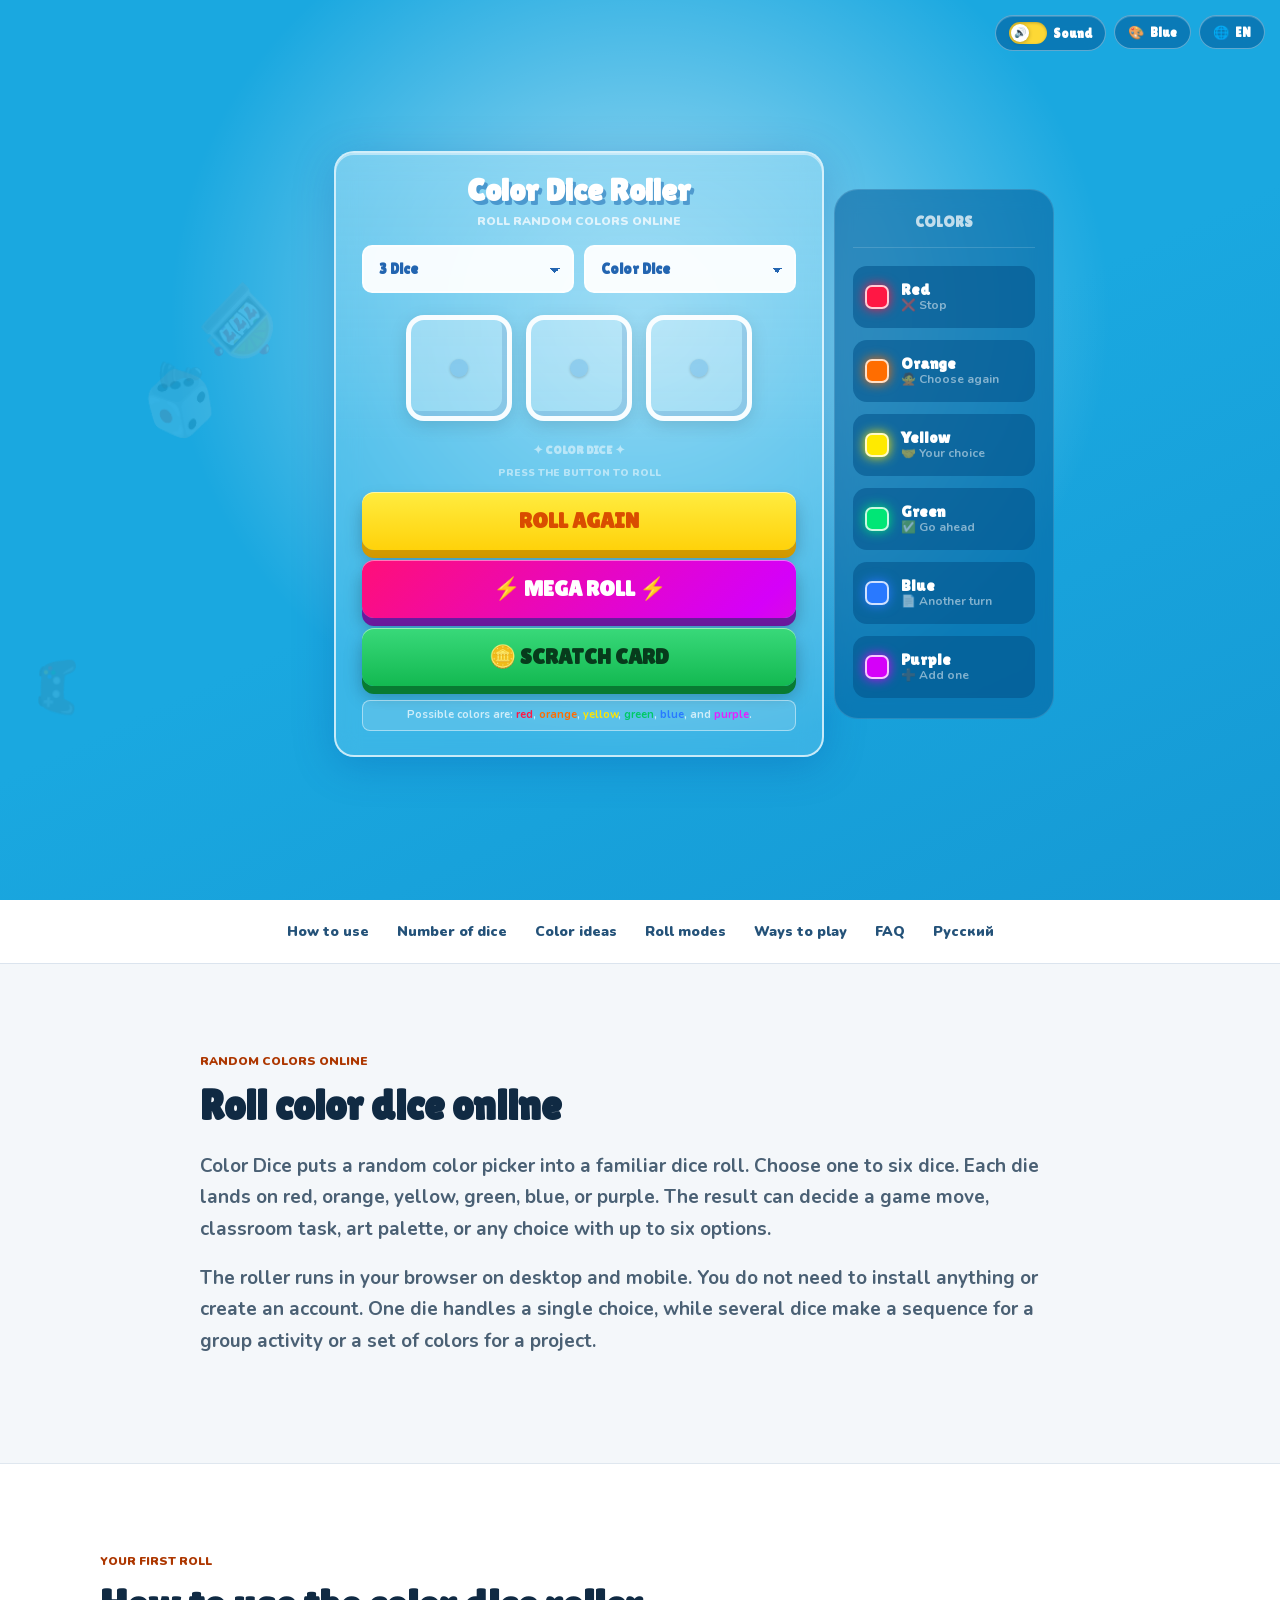
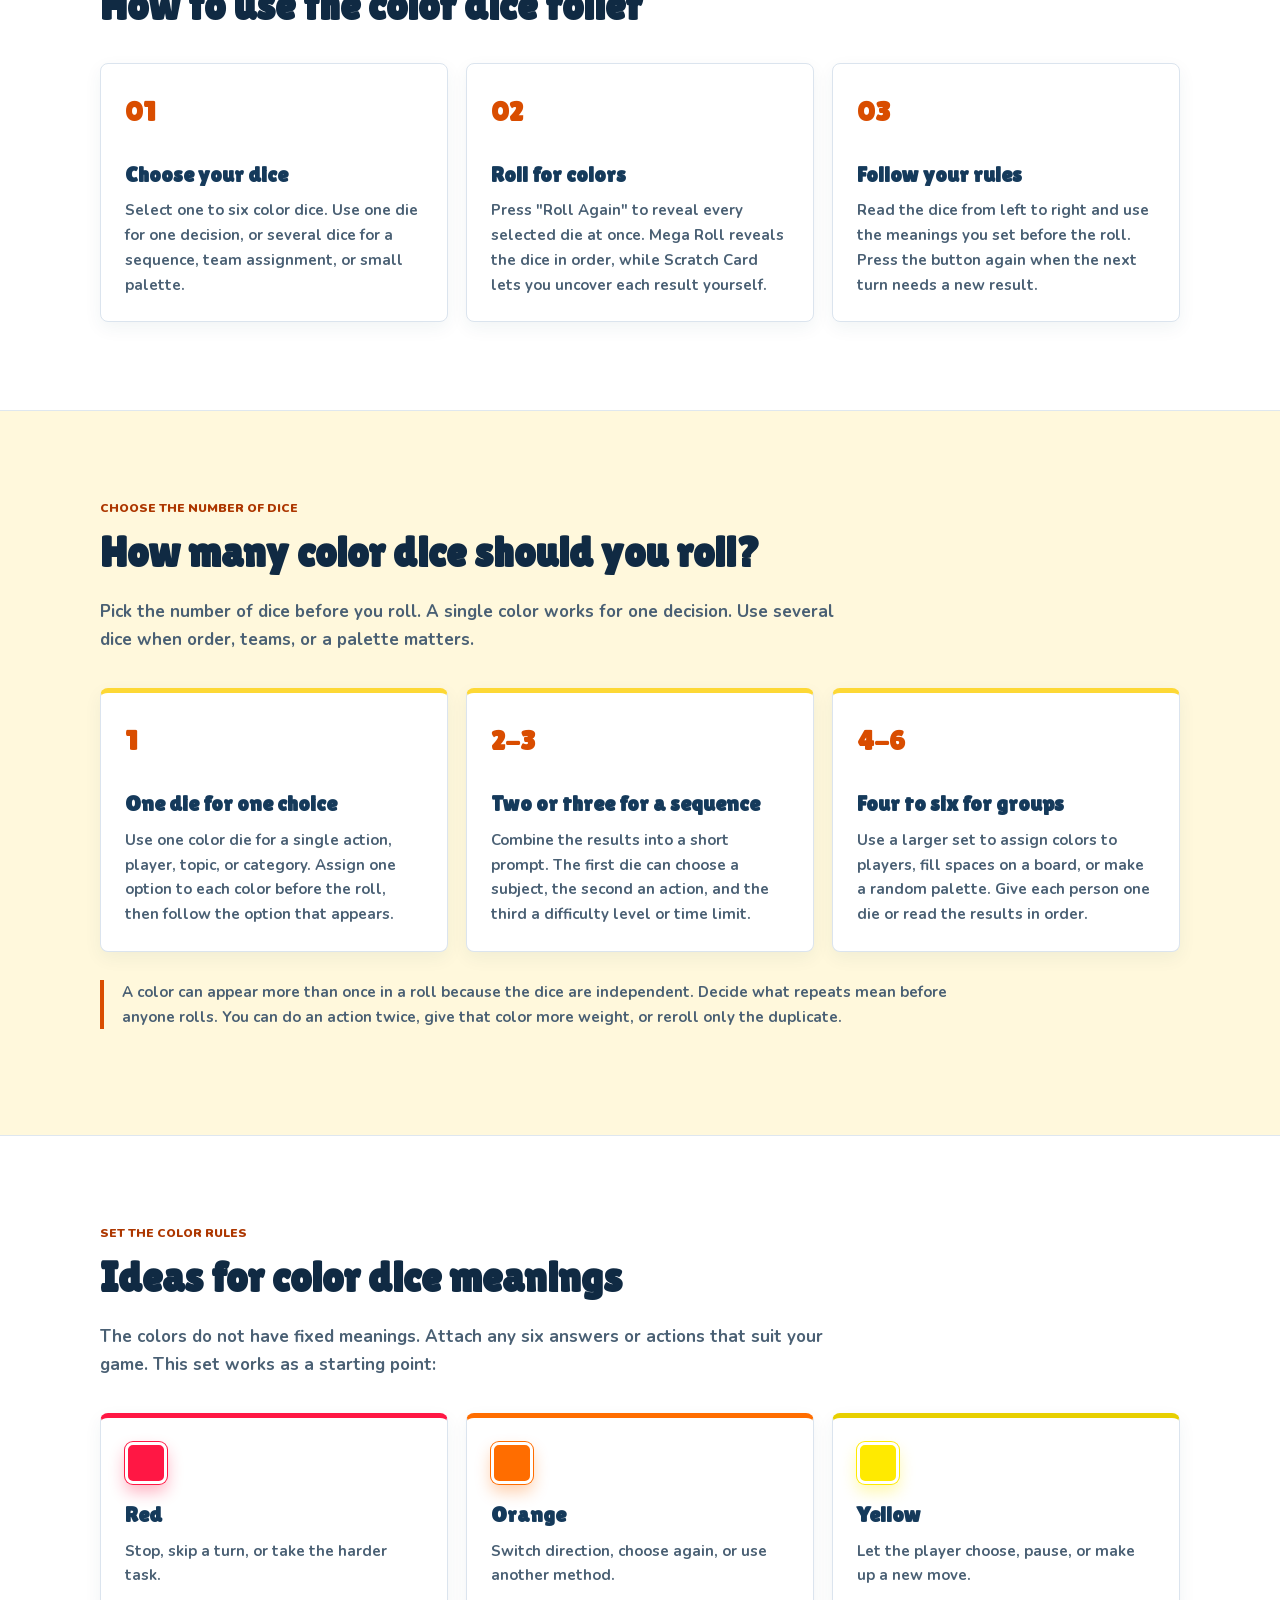
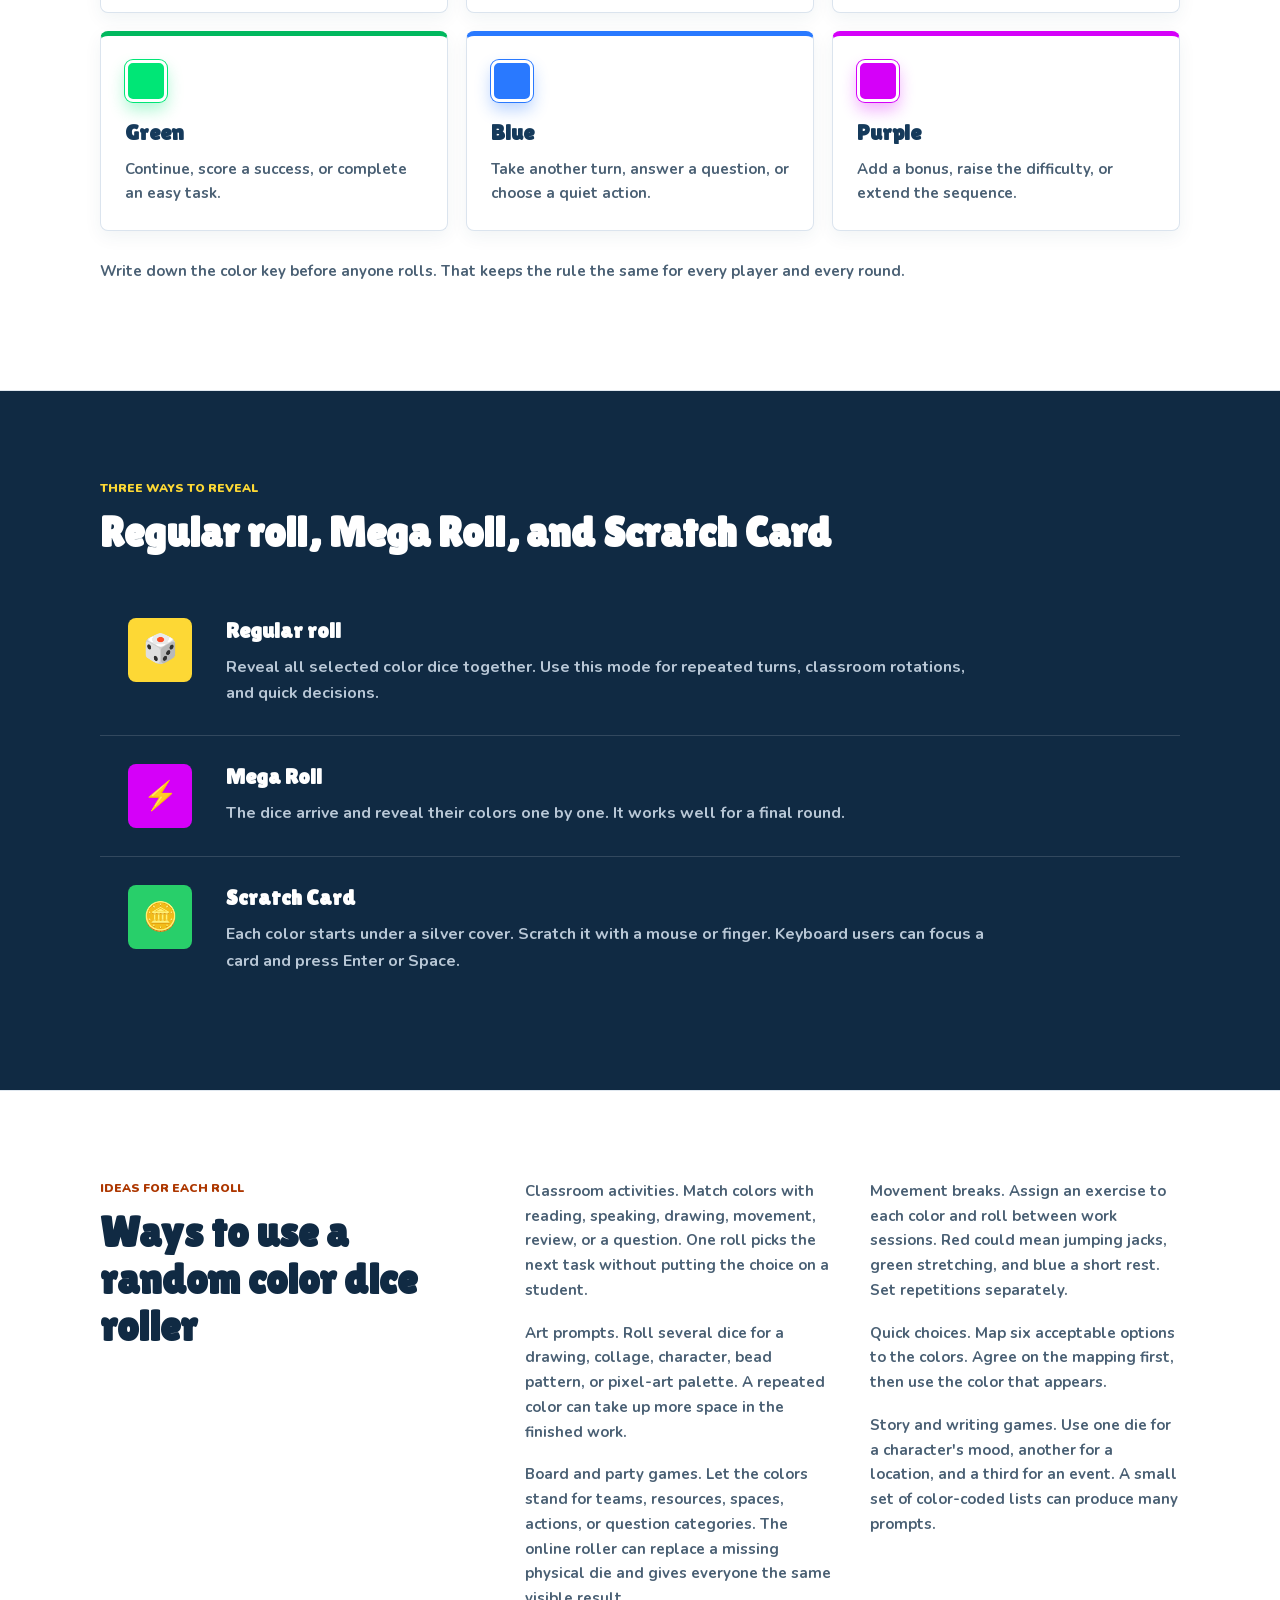
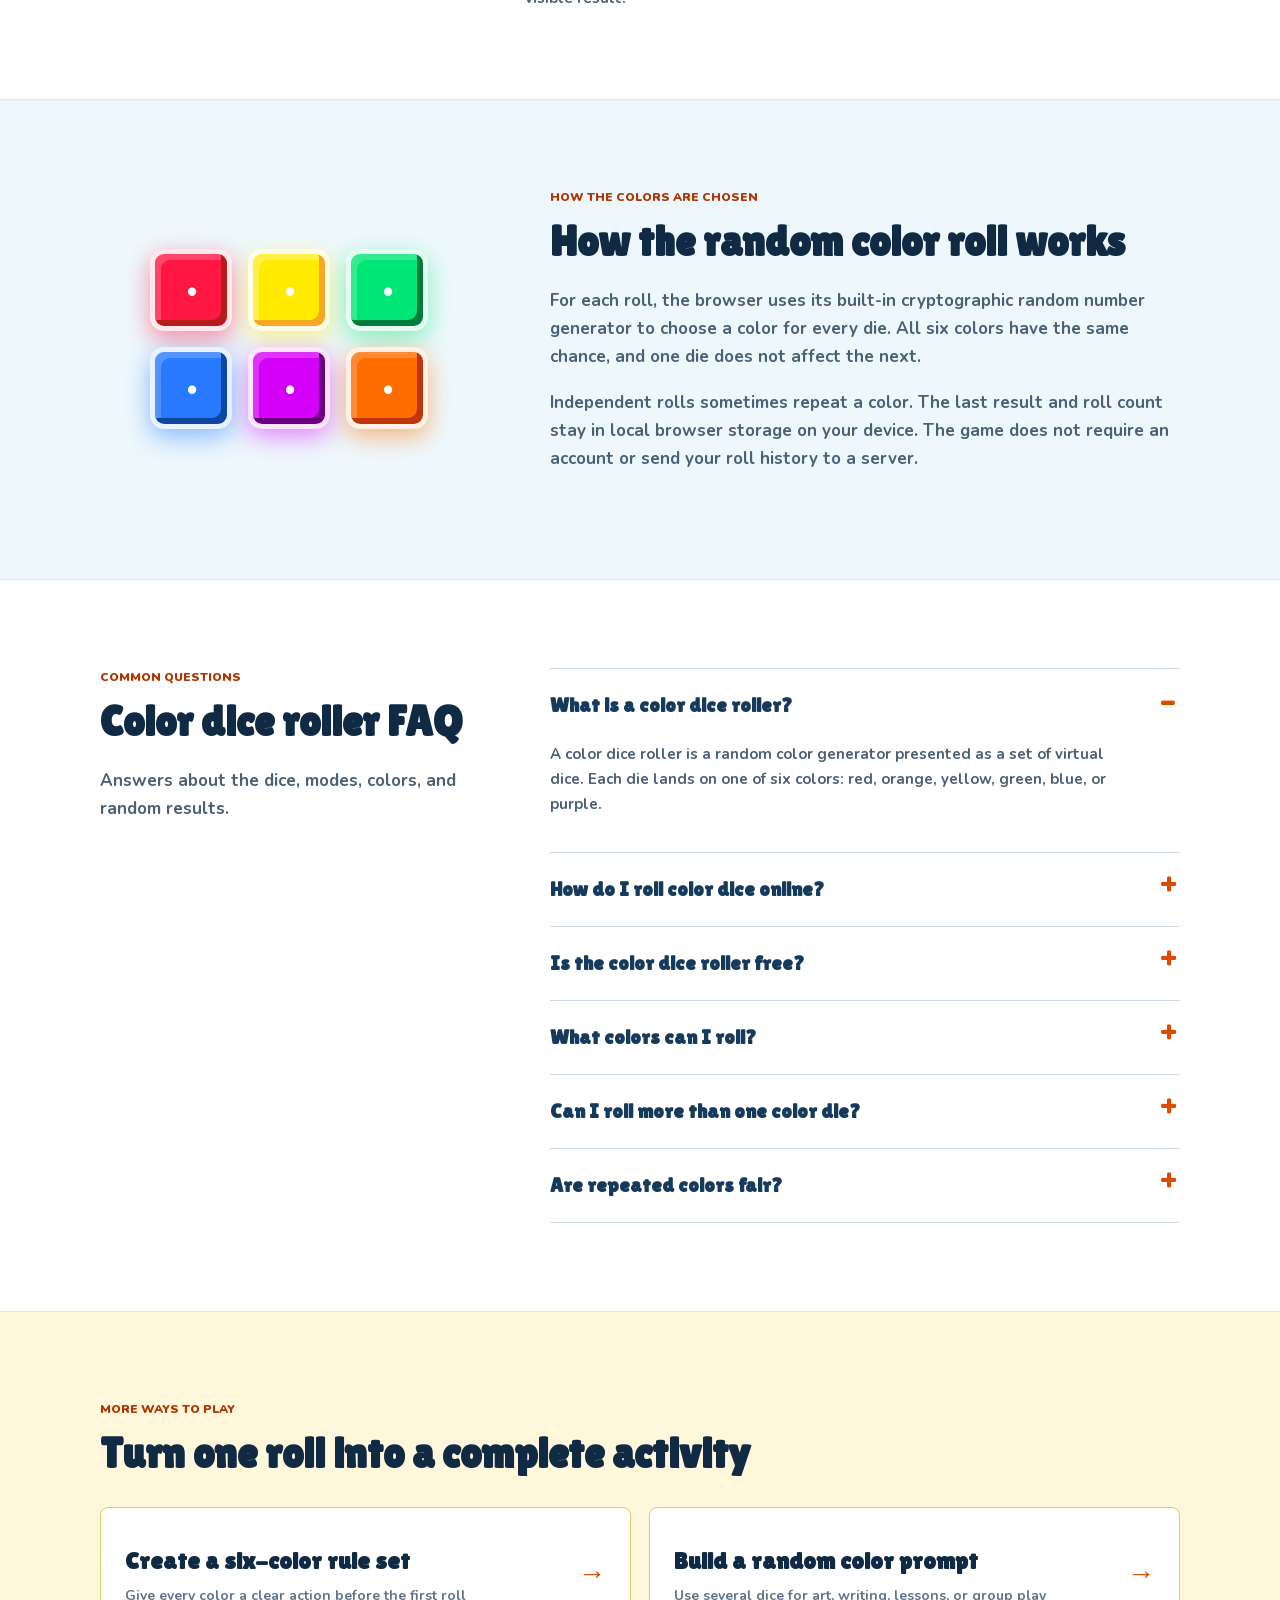
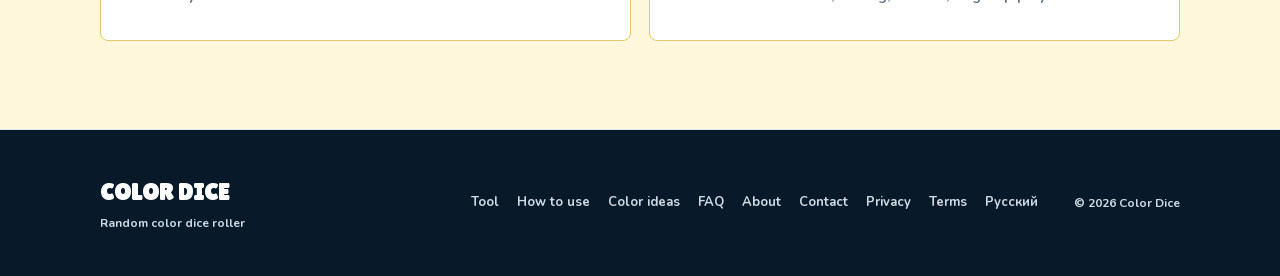
==== commit 1006254e: "Prepare site for AdSense review" ====
--- a/en/index.html
+++ b/en/index.html
@@ -3,7 +3,7 @@
 <head>
   <meta charset="utf-8">
   <meta name="viewport" content="width=device-width, initial-scale=1">
-  <title>Color Dice Roller - Roll Random Colors Online for Free</title>
+  <title>Color Dice Roller: Roll Random Colors Online for Free</title>
   <meta name="description" content="Roll up to six color dice online for games, lessons, art prompts, and quick choices. Get fair random color results instantly, for free and without signing up.">
   <meta name="robots" content="index, follow, max-image-preview:large">
   <meta name="theme-color" content="#1aa8e0">
@@ -16,9 +16,9 @@
   <link rel="preload" href="/assets/fonts/lilita-one.woff2" as="font" type="font/woff2" crossorigin>
   <link rel="preload" href="/assets/fonts/nunito-latin.woff2" as="font" type="font/woff2" crossorigin>
   <script>document.documentElement.classList.add("js")</script>
-  <link rel="stylesheet" href="/styles.css?v=20260712-2">
-
-  <meta property="og:title" content="Color Dice Roller - Roll Random Colors Online">
+  <link rel="stylesheet" href="/styles.css?v=20260716-1">
+
+  <meta property="og:title" content="Color Dice Roller: Roll Random Colors Online">
   <meta property="og:description" content="Roll one to six color dice and get an instant random color combination for games, lessons, art, and everyday choices.">
   <meta property="og:url" content="https://xn--80ahqbfrbqm.com/en/">
   <meta property="og:type" content="website">
@@ -29,7 +29,7 @@
   <meta property="og:image:height" content="630">
   <meta property="og:image:alt" content="Color Dice roller showing three random color dice">
   <meta name="twitter:card" content="summary_large_image">
-  <meta name="twitter:title" content="Color Dice Roller - Random Colors Online">
+  <meta name="twitter:title" content="Color Dice Roller: Random Colors Online">
   <meta name="twitter:description" content="Roll up to six color dice and reveal a random combination instantly.">
   <meta name="twitter:image" content="https://xn--80ahqbfrbqm.com/assets/color-dice-og.jpg">
   <meta name="twitter:image:alt" content="Color Dice roller showing three random color dice">
@@ -75,7 +75,7 @@
             "name": "How do I roll color dice online?",
             "acceptedAnswer": {
               "@type": "Answer",
-              "text": "Choose between one and six dice, then press Roll Again. The random colors appear immediately."
+              "text": "Choose between one and six dice, then press \"Roll Again.\" The random colors appear after a short animation."
             }
           },
           {
@@ -118,14 +118,6 @@
 </head>
 <body class="theme-blue">
   <a class="skip-link" href="#main-content">Skip to the guide</a>
-
-  <div class="start-screen" id="start-screen">
-    <div class="start-content">
-      <div class="start-title">COLOR DICE</div>
-      <p class="start-subtitle">RANDOM COLOR DICE ROLLER</p>
-      <button class="start-button" id="start-button" type="button">ROLL THE DICE <span aria-hidden="true">🎲</span></button>
-    </div>
-  </div>
 
   <section class="game-stage" id="tool" aria-labelledby="game-title">
     <div class="background-glow" aria-hidden="true"></div>
@@ -151,21 +143,8 @@
         </div>
       </div>
 
-      <div class="menu-wrap" id="player-wrap">
-        <button class="toolbar-button" id="player-toggle" type="button" aria-haspopup="dialog" aria-expanded="false">
-          <span aria-hidden="true">🔎</span> Player
-        </button>
-        <div class="toolbar-menu player-menu" id="player-menu">
-          <p>Your code: <strong id="player-code">...</strong></p>
-          <p class="player-stat">Rolls: <strong id="roll-count">0</strong></p>
-          <label for="player-code-input">Check a code</label>
-          <input id="player-code-input" type="text" maxlength="6" autocomplete="off" placeholder="Enter code">
-          <button class="player-check" id="player-check" type="button">Check</button>
-          <p class="player-result" id="player-result" aria-live="polite"></p>
-        </div>
-      </div>
       <div class="menu-wrap" id="language-wrap">
-        <button class="toolbar-button" id="language-toggle" type="button" aria-haspopup="menu" aria-expanded="false" aria-label="Choose language">
+        <button class="toolbar-button" id="language-toggle" type="button" aria-haspopup="menu" aria-expanded="false" aria-label="🌐 EN: choose language">
           <span aria-hidden="true">🌐</span> EN
         </button>
         <div class="toolbar-menu language-menu" id="language-menu" role="menu" aria-label="Language">
@@ -176,21 +155,21 @@
     </div>
 
     <div class="roll-overlay" id="roll-overlay" aria-hidden="true">
-      <p class="overlay-title" id="roll-message">GOOD LUCK!</p>
+      <p class="overlay-title" id="roll-message">ROLLING...</p>
       <div class="ghost-dice" id="ghost-dice" aria-hidden="true"></div>
       <div class="ticker" aria-hidden="true"><span>✦ COLOR DICE ✦ RANDOM COLORS ✦ COLOR DICE ✦ RANDOM COLORS ✦</span></div>
     </div>
 
     <div class="mega-overlay" id="mega-overlay" aria-hidden="true">
       <p class="mega-title">⚡ MEGA ROLL ⚡</p>
-      <p class="mega-subtitle">ULTIMATE LUCK</p>
+      <p class="mega-subtitle">COLORS ONE BY ONE</p>
       <div class="mega-dice-row" id="mega-dice-row"></div>
       <div class="mega-progress" id="mega-progress" aria-hidden="true"></div>
       <button class="overlay-close" id="mega-close" type="button" disabled>✓ Done</button>
     </div>
 
     <div class="scratch-overlay" id="scratch-overlay" aria-hidden="true">
-      <p class="scratch-title">🪙 SCRATCH &amp; WIN</p>
+      <p class="scratch-title">🪙 SCRATCH REVEAL</p>
       <p class="scratch-hint">Scratch to reveal your colors</p>
       <div class="scratch-row" id="scratch-row"></div>
       <div class="scratch-progress-wrap">
@@ -230,7 +209,7 @@
         <p class="game-mark">✦ COLOR DICE ✦</p>
         <p class="last-result" id="last-result">PRESS THE BUTTON TO ROLL</p>
 
-        <button class="game-button roll-button" id="roll-button" type="button">ROLL AGAIN!</button>
+        <button class="game-button roll-button" id="roll-button" type="button">ROLL AGAIN</button>
         <button class="game-button mega-button" id="mega-button" type="button"><span aria-hidden="true">⚡</span> MEGA ROLL <span aria-hidden="true">⚡</span></button>
         <button class="game-button scratch-button" id="scratch-button" type="button"><span aria-hidden="true">🪙</span> SCRATCH CARD</button>
 
@@ -240,12 +219,12 @@
       <aside class="color-legend" aria-labelledby="legend-title">
         <h2 id="legend-title">COLORS</h2>
         <ul>
-          <li><span class="color-swatch red" aria-hidden="true"></span><span><strong>Red</strong><small>❌ Fail Trade</small></span></li>
-          <li><span class="color-swatch orange" aria-hidden="true"></span><span><strong>Orange</strong><small>🙅 No Thanks</small></span></li>
-          <li><span class="color-swatch yellow" aria-hidden="true"></span><span><strong>Yellow</strong><small>🤝 Deal?</small></span></li>
-          <li><span class="color-swatch green" aria-hidden="true"></span><span><strong>Green</strong><small>✅ Fair Trade</small></span></li>
-          <li><span class="color-swatch blue" aria-hidden="true"></span><span><strong>Blue</strong><small>📄 Last Offer</small></span></li>
-          <li><span class="color-swatch purple" aria-hidden="true"></span><span><strong>Purple</strong><small>➕ Add More</small></span></li>
+          <li><span class="color-swatch red" aria-hidden="true"></span><span><strong>Red</strong><small>❌ Stop</small></span></li>
+          <li><span class="color-swatch orange" aria-hidden="true"></span><span><strong>Orange</strong><small>🙅 Choose again</small></span></li>
+          <li><span class="color-swatch yellow" aria-hidden="true"></span><span><strong>Yellow</strong><small>🤝 Your choice</small></span></li>
+          <li><span class="color-swatch green" aria-hidden="true"></span><span><strong>Green</strong><small>✅ Go ahead</small></span></li>
+          <li><span class="color-swatch blue" aria-hidden="true"></span><span><strong>Blue</strong><small>📄 Another turn</small></span></li>
+          <li><span class="color-swatch purple" aria-hidden="true"></span><span><strong>Purple</strong><small>➕ Add one</small></span></li>
         </ul>
       </aside>
     </div>
@@ -264,32 +243,32 @@
 
     <section class="content-band intro-band">
       <div class="content-container prose-lead">
-        <p class="eyebrow">FREE RANDOM COLOR GENERATOR</p>
+        <p class="eyebrow">RANDOM COLORS ONLINE</p>
         <h2>Roll color dice online</h2>
-        <p><strong>Color Dice</strong> is a free online roller that turns a random color pick into a quick, visual dice roll. Choose one to six dice and each die will land on red, orange, yellow, green, blue, or purple. Use the result as a game move, a classroom prompt, an art palette, or an impartial way to choose between six options.</p>
-        <p>There is nothing to install and no account to create. The roller works in your browser on desktop and mobile, and a fresh combination is ready whenever you press the button. Because each die is rolled separately, you can use one color for a simple choice or build a longer sequence for a group activity.</p>
+        <p><strong>Color Dice</strong> puts a random color picker into a familiar dice roll. Choose one to six dice. Each die lands on red, orange, yellow, green, blue, or purple. The result can decide a game move, classroom task, art palette, or any choice with up to six options.</p>
+        <p>The roller runs in your browser on desktop and mobile. You do not need to install anything or create an account. One die handles a single choice, while several dice make a sequence for a group activity or a set of colors for a project.</p>
       </div>
     </section>
 
     <section class="content-band" id="how-to-use">
       <div class="content-container">
-        <p class="eyebrow">START IN SECONDS</p>
+        <p class="eyebrow">YOUR FIRST ROLL</p>
         <h2>How to use the color dice roller</h2>
         <div class="steps-grid">
           <article>
             <span class="step-number">01</span>
             <h3>Choose your dice</h3>
-            <p>Select anywhere from one to six color dice. One die gives you one decision, while several dice create a sequence, team assignment, or compact color palette.</p>
+            <p>Select one to six color dice. Use one die for one decision, or several dice for a sequence, team assignment, or small palette.</p>
           </article>
           <article>
             <span class="step-number">02</span>
             <h3>Roll for colors</h3>
-            <p>Press “Roll Again” to reveal every selected die at once. You can also use Mega Roll for a slower reveal or Scratch Card to uncover each result yourself.</p>
+            <p>Press &quot;Roll Again&quot; to reveal every selected die at once. Mega Roll reveals the dice in order, while Scratch Card lets you uncover each result yourself.</p>
           </article>
           <article>
             <span class="step-number">03</span>
             <h3>Follow your rules</h3>
-            <p>Read the dice from left to right and apply the meanings you chose before rolling. Press the button again whenever your game or activity needs a new result.</p>
+            <p>Read the dice from left to right and use the meanings you set before the roll. Press the button again when the next turn needs a new result.</p>
           </article>
         </div>
       </div>
@@ -297,44 +276,44 @@
 
     <section class="content-band count-guide-band" id="dice-count-guide">
       <div class="content-container">
-        <p class="eyebrow">ONE DIE OR A FULL SET</p>
+        <p class="eyebrow">CHOOSE THE NUMBER OF DICE</p>
         <h2>How many color dice should you roll?</h2>
-        <p class="section-intro">Pick the number of dice to match the job. A single random color is easy to act on, while multiple dice are useful when order, teams, or a palette matters.</p>
+        <p class="section-intro">Pick the number of dice before you roll. A single color works for one decision. Use several dice when order, teams, or a palette matters.</p>
         <div class="steps-grid count-grid">
           <article>
             <span class="step-number">1</span>
             <h3>One die for one choice</h3>
-            <p>Use one color die when you need a single action, player, topic, or category. Assign one option to each color before the roll, then accept the color that appears.</p>
+            <p>Use one color die for a single action, player, topic, or category. Assign one option to each color before the roll, then follow the option that appears.</p>
           </article>
           <article>
             <span class="step-number">2-3</span>
             <h3>Two or three for a sequence</h3>
-            <p>Combine results to make a short prompt. The first die might choose a subject, the second an action, and the third a difficulty level or time limit.</p>
+            <p>Combine the results into a short prompt. The first die can choose a subject, the second an action, and the third a difficulty level or time limit.</p>
           </article>
           <article>
             <span class="step-number">4-6</span>
             <h3>Four to six for groups</h3>
-            <p>Roll a larger set to assign colors to players, fill several spaces on a board, or sketch out a random palette. Give each person one die or use the results in order.</p>
-          </article>
-        </div>
-        <p class="count-guide-note">A color can appear more than once in the same roll. That does not make the roll less random: each die has its own equal chance of landing on any of the six colors. Decide in advance whether a repeat means doing an action twice, making that color more important, or rerolling only the duplicate.</p>
+            <p>Use a larger set to assign colors to players, fill spaces on a board, or make a random palette. Give each person one die or read the results in order.</p>
+          </article>
+        </div>
+        <p class="count-guide-note">A color can appear more than once in a roll because the dice are independent. Decide what repeats mean before anyone rolls. You can do an action twice, give that color more weight, or reroll only the duplicate.</p>
       </div>
     </section>
 
     <section class="content-band color-values-band" id="color-values">
       <div class="content-container">
-        <p class="eyebrow">GIVE EACH COLOR A JOB</p>
+        <p class="eyebrow">SET THE COLOR RULES</p>
         <h2>Ideas for color dice meanings</h2>
-        <p class="section-intro">The roller does not force one rule set. You can attach any six answers or actions to the colors. These simple meanings are a useful starting point for a game:</p>
+        <p class="section-intro">The colors do not have fixed meanings. Attach any six answers or actions that suit your game. This set works as a starting point:</p>
         <div class="color-grid">
-          <article class="red-accent"><span class="large-swatch red" aria-hidden="true"></span><h3>Red</h3><p>Stop, skip a turn, or take the boldest challenge.</p></article>
-          <article class="orange-accent"><span class="large-swatch orange" aria-hidden="true"></span><h3>Orange</h3><p>Switch direction, choose again, or try a different approach.</p></article>
-          <article class="yellow-accent"><span class="large-swatch yellow" aria-hidden="true"></span><h3>Yellow</h3><p>Make your own choice, pause, or add a creative twist.</p></article>
-          <article class="green-accent"><span class="large-swatch green" aria-hidden="true"></span><h3>Green</h3><p>Go ahead, score a success, or complete an easy task.</p></article>
-          <article class="blue-accent"><span class="large-swatch blue" aria-hidden="true"></span><h3>Blue</h3><p>Take another chance, answer a question, or choose a calm action.</p></article>
-          <article class="purple-accent"><span class="large-swatch purple" aria-hidden="true"></span><h3>Purple</h3><p>Add a bonus, raise the difficulty, or extend the combination.</p></article>
-        </div>
-        <p class="text-link-line">Write your color key down before anyone rolls. Clear rules keep the result neutral and make repeated rounds much easier to follow.</p>
+          <article class="red-accent"><span class="large-swatch red" aria-hidden="true"></span><h3>Red</h3><p>Stop, skip a turn, or take the harder task.</p></article>
+          <article class="orange-accent"><span class="large-swatch orange" aria-hidden="true"></span><h3>Orange</h3><p>Switch direction, choose again, or use another method.</p></article>
+          <article class="yellow-accent"><span class="large-swatch yellow" aria-hidden="true"></span><h3>Yellow</h3><p>Let the player choose, pause, or make up a new move.</p></article>
+          <article class="green-accent"><span class="large-swatch green" aria-hidden="true"></span><h3>Green</h3><p>Continue, score a success, or complete an easy task.</p></article>
+          <article class="blue-accent"><span class="large-swatch blue" aria-hidden="true"></span><h3>Blue</h3><p>Take another turn, answer a question, or choose a quiet action.</p></article>
+          <article class="purple-accent"><span class="large-swatch purple" aria-hidden="true"></span><h3>Purple</h3><p>Add a bonus, raise the difficulty, or extend the sequence.</p></article>
+        </div>
+        <p class="text-link-line">Write down the color key before anyone rolls. That keeps the rule the same for every player and every round.</p>
       </div>
     </section>
 
@@ -345,15 +324,15 @@
         <div class="mode-list">
           <article>
             <div class="mode-icon yellow-mode" aria-hidden="true">🎲</div>
-            <div><h3>Regular roll</h3><p>Reveal all selected color dice together. This is the fastest choice for repeated turns, classroom rotations, and quick decisions.</p></div>
+            <div><h3>Regular roll</h3><p>Reveal all selected color dice together. Use this mode for repeated turns, classroom rotations, and quick decisions.</p></div>
           </article>
           <article>
             <div class="mode-icon purple-mode" aria-hidden="true">⚡</div>
-            <div><h3>Mega Roll</h3><p>Watch the dice arrive and reveal their colors one by one. Use it for a final round or any moment that deserves a little more suspense.</p></div>
+            <div><h3>Mega Roll</h3><p>The dice arrive and reveal their colors one by one. It works well for a final round.</p></div>
           </article>
           <article>
             <div class="mode-icon green-mode" aria-hidden="true">🪙</div>
-            <div><h3>Scratch Card</h3><p>Each random color starts under a silver cover. Scratch with a mouse or finger, or focus a card and press Enter, to uncover every result.</p></div>
+            <div><h3>Scratch Card</h3><p>Each color starts under a silver cover. Scratch it with a mouse or finger. Keyboard users can focus a card and press Enter or Space.</p></div>
           </article>
         </div>
       </div>
@@ -362,16 +341,16 @@
     <section class="content-band use-cases-band" id="uses">
       <div class="content-container two-column-copy">
         <div>
-          <p class="eyebrow">PLAY, TEACH, OR CREATE</p>
+        <p class="eyebrow">IDEAS FOR EACH ROLL</p>
           <h2>Ways to use a random color dice roller</h2>
         </div>
         <div class="prose-columns">
-          <p><strong>Classroom activities.</strong> Match each color with a kind of task such as reading, speaking, drawing, moving, reviewing, or asking a question. A roll changes the activity without putting the choice on one student.</p>
-          <p><strong>Art prompts.</strong> Roll several dice to choose the main colors for a drawing, collage, character, bead pattern, or pixel-art piece. Repeats can tell you which colors should dominate the finished work.</p>
-          <p><strong>Board and party games.</strong> Let colors represent teams, resources, spaces, actions, or question categories. An online color die is handy when a physical die is missing or when everyone needs to see the same result.</p>
-          <p><strong>Movement breaks.</strong> Assign an exercise to each color, then roll between work sessions. Red might mean jumping jacks, green stretching, and blue a short rest. Keep repetitions in a separate rule.</p>
-          <p><strong>Quick choices.</strong> Map six equally acceptable options to the six colors. Rolling makes the selection impartial, but it works best when everyone agrees to the mapping before seeing the result.</p>
-          <p><strong>Story and writing games.</strong> Use one die for a character mood, another for a location, and a third for an event. Color-coded prompt lists can produce a large number of combinations from a small set of ideas.</p>
+          <p><strong>Classroom activities.</strong> Match colors with reading, speaking, drawing, movement, review, or a question. One roll picks the next task without putting the choice on a student.</p>
+          <p><strong>Art prompts.</strong> Roll several dice for a drawing, collage, character, bead pattern, or pixel-art palette. A repeated color can take up more space in the finished work.</p>
+          <p><strong>Board and party games.</strong> Let the colors stand for teams, resources, spaces, actions, or question categories. The online roller can replace a missing physical die and gives everyone the same visible result.</p>
+          <p><strong>Movement breaks.</strong> Assign an exercise to each color and roll between work sessions. Red could mean jumping jacks, green stretching, and blue a short rest. Set repetitions separately.</p>
+          <p><strong>Quick choices.</strong> Map six acceptable options to the colors. Agree on the mapping first, then use the color that appears.</p>
+          <p><strong>Story and writing games.</strong> Use one die for a character's mood, another for a location, and a third for an event. A small set of color-coded lists can produce many prompts.</p>
         </div>
       </div>
     </section>
@@ -382,10 +361,10 @@
           <span class="mini-die red">•</span><span class="mini-die yellow">•</span><span class="mini-die green">•</span><span class="mini-die blue">•</span><span class="mini-die purple">•</span><span class="mini-die orange">•</span>
         </div>
         <div>
-          <p class="eyebrow">INDEPENDENT RANDOM RESULTS</p>
+          <p class="eyebrow">HOW THE COLORS ARE CHOSEN</p>
           <h2>How the random color roll works</h2>
-          <p>For every roll, the browser uses its built-in cryptographic random number generator to select a color for each die. Red, orange, yellow, green, blue, and purple all have the same chance, and one die does not affect the next.</p>
-          <p>True random sequences often include repeats, so seeing the same color twice is expected. Your last result and roll count stay in local browser storage for convenience; the game does not require a player account or send your roll history to a server.</p>
+          <p>For each roll, the browser uses its built-in cryptographic random number generator to choose a color for every die. All six colors have the same chance, and one die does not affect the next.</p>
+          <p>Independent rolls sometimes repeat a color. The last result and roll count stay in local browser storage on your device. The game does not require an account or send your roll history to a server.</p>
         </div>
       </div>
     </section>
@@ -395,7 +374,7 @@
         <div>
           <p class="eyebrow">COMMON QUESTIONS</p>
           <h2>Color dice roller FAQ</h2>
-          <p>Quick answers about the dice, available colors, and random results.</p>
+          <p>Answers about the dice, modes, colors, and random results.</p>
         </div>
         <div class="faq-list">
           <details open>
@@ -404,7 +383,7 @@
           </details>
           <details>
             <summary>How do I roll color dice online?</summary>
-            <p>Choose between one and six dice, then press “Roll Again.” The random colors appear immediately.</p>
+            <p>Choose between one and six dice, then press "Roll Again." The random colors appear after a short animation.</p>
           </details>
           <details>
             <summary>Is the color dice roller free?</summary>
@@ -428,7 +407,7 @@
 
     <section class="content-band explore-band">
       <div class="content-container">
-        <p class="eyebrow">TRY A NEW SETUP</p>
+        <p class="eyebrow">MORE WAYS TO PLAY</p>
         <h2>Turn one roll into a complete activity</h2>
         <div class="explore-links">
           <a href="#color-values"><span>Create a six-color rule set</span><small>Give every color a clear action before the first roll</small><strong aria-hidden="true">→</strong></a>
@@ -446,6 +425,10 @@
         <a href="#how-to-use">How to use</a>
         <a href="#color-values">Color ideas</a>
         <a href="#faq">FAQ</a>
+        <a href="/en/about/">About</a>
+        <a href="/en/contact/">Contact</a>
+        <a href="/en/privacy/">Privacy</a>
+        <a href="/en/terms/">Terms</a>
         <a href="/" lang="ru" hreflang="ru">Русский</a>
       </nav>
       <p>© 2026 Color Dice</p>
@@ -453,6 +436,6 @@
   </footer>
 
   <noscript><p class="noscript">Enable JavaScript to use the Color Dice roller. The guide and game ideas below are still available without JavaScript.</p></noscript>
-  <script src="/app.js?v=20260712-1" defer></script>
+  <script src="/app.js?v=20260716-1" defer></script>
 </body>
 </html>
--- a/styles.css
+++ b/styles.css
@@ -53,10 +53,6 @@
   font-family: var(--body-font);
   font-weight: 700;
   line-height: 1.65;
-}
-
-body.is-gated {
-  overflow: hidden;
 }
 
 button,
@@ -222,91 +218,6 @@
   --select-text: #f5c842;
 }
 
-.start-screen {
-  position: fixed;
-  inset: 0;
-  z-index: 500;
-  display: none;
-  place-items: center;
-  padding: 24px;
-  background: var(--stage-bg);
-  transition: opacity 420ms ease, transform 420ms ease;
-}
-
-.js .start-screen {
-  display: grid;
-}
-
-.start-screen::before {
-  position: absolute;
-  inset: 0;
-  content: "";
-  background: radial-gradient(circle at 50% 42%, rgba(255, 255, 255, 0.1), transparent 44%);
-  pointer-events: none;
-}
-
-.start-screen.is-hidden {
-  opacity: 0;
-  transform: scale(1.04);
-  pointer-events: none;
-}
-
-.start-content {
-  position: relative;
-  display: flex;
-  flex-direction: column;
-  align-items: center;
-  gap: 20px;
-  text-align: center;
-  animation: start-in 560ms cubic-bezier(0.34, 1.56, 0.64, 1) both;
-}
-
-@keyframes start-in {
-  from { opacity: 0; transform: translateY(24px) scale(0.96); }
-  to { opacity: 1; transform: translateY(0) scale(1); }
-}
-
-.start-title {
-  color: #fff;
-  font-family: var(--display-font);
-  font-size: 72px;
-  line-height: 0.95;
-  text-shadow: 4px 6px 0 rgba(0, 72, 151, 0.48);
-}
-
-.start-subtitle {
-  margin: -5px 0 0;
-  color: rgba(255, 255, 255, 0.76);
-  font-size: 16px;
-  font-weight: 900;
-}
-
-.start-button {
-  min-width: 408px;
-  min-height: 102px;
-  padding: 20px 40px;
-  border: 0;
-  border-radius: 20px;
-  color: #d94d00;
-  background: #fdd835;
-  box-shadow: 0 10px 25px rgba(0, 0, 0, 0.24), inset 0 2px 0 rgba(255, 255, 255, 0.52);
-  cursor: pointer;
-  font-family: var(--display-font);
-  font-size: 42px;
-  line-height: 1;
-  transition: transform 130ms ease, filter 180ms ease, box-shadow 180ms ease;
-}
-
-.start-button:hover {
-  filter: brightness(1.07);
-  transform: translateY(-3px);
-  box-shadow: 0 15px 30px rgba(0, 0, 0, 0.28), inset 0 2px 0 rgba(255, 255, 255, 0.52);
-}
-
-.start-button:active {
-  transform: scale(0.97);
-}
-
 .game-stage {
   position: relative;
   z-index: 0;
@@ -346,19 +257,6 @@
   z-index: 30;
   display: flex;
   gap: 8px;
-}
-
-body.is-gated .game-stage {
-  z-index: auto;
-}
-
-body.is-gated .game-toolbar {
-  left: auto;
-  z-index: 510;
-}
-
-body.is-gated .game-toolbar > :not(#language-wrap) {
-  display: none;
 }
 
 .toolbar-button {
@@ -484,50 +382,6 @@
 .language-menu a span {
   color: var(--stage-muted);
   font-size: 11px;
-}
-
-.player-menu {
-  width: 230px;
-  padding: 14px;
-  font-size: 12px;
-}
-
-.player-menu p,
-.player-menu label {
-  margin: 0 0 7px;
-}
-
-.player-stat {
-  color: var(--stage-muted);
-}
-
-.player-menu input {
-  width: 100%;
-  height: 36px;
-  margin: 2px 0 7px;
-  padding: 0 10px;
-  border: 1px solid var(--control-border);
-  border-radius: 6px;
-  color: #102a43;
-  background: #fff;
-  text-transform: uppercase;
-}
-
-.player-check {
-  width: 100%;
-  min-height: 34px;
-  border: 0;
-  border-radius: 6px;
-  color: #7c2d12;
-  background: #fdd835;
-  cursor: pointer;
-  font-family: var(--display-font);
-}
-
-.player-result {
-  min-height: 20px;
-  margin-top: 8px !important;
-  color: var(--stage-muted);
 }
 
 .game-layout {
@@ -1426,6 +1280,10 @@
   color: #fdd835 !important;
 }
 
+.modes-band .text-link-line {
+  color: #d7e7f4;
+}
+
 .mode-list {
   display: grid;
   gap: 1px;
@@ -2011,6 +1869,10 @@
     font-size: 40px;
   }
 
+  html[lang="ru"] .legal-page .article-hero h1 {
+    font-size: 32px;
+  }
+
   .article-lead {
     font-size: 18px;
   }
@@ -2093,23 +1955,6 @@
 }
 
 @media (max-width: 560px) {
-  .start-title {
-    font-size: 48px;
-  }
-
-  .start-subtitle {
-    font-size: 13px;
-  }
-
-  .start-button {
-    min-width: 0;
-    width: min(100%, 340px);
-    min-height: 76px;
-    padding: 18px 22px;
-    border-radius: 16px;
-    font-size: 28px;
-  }
-
   .game-stage {
     padding: 76px 10px 26px;
   }
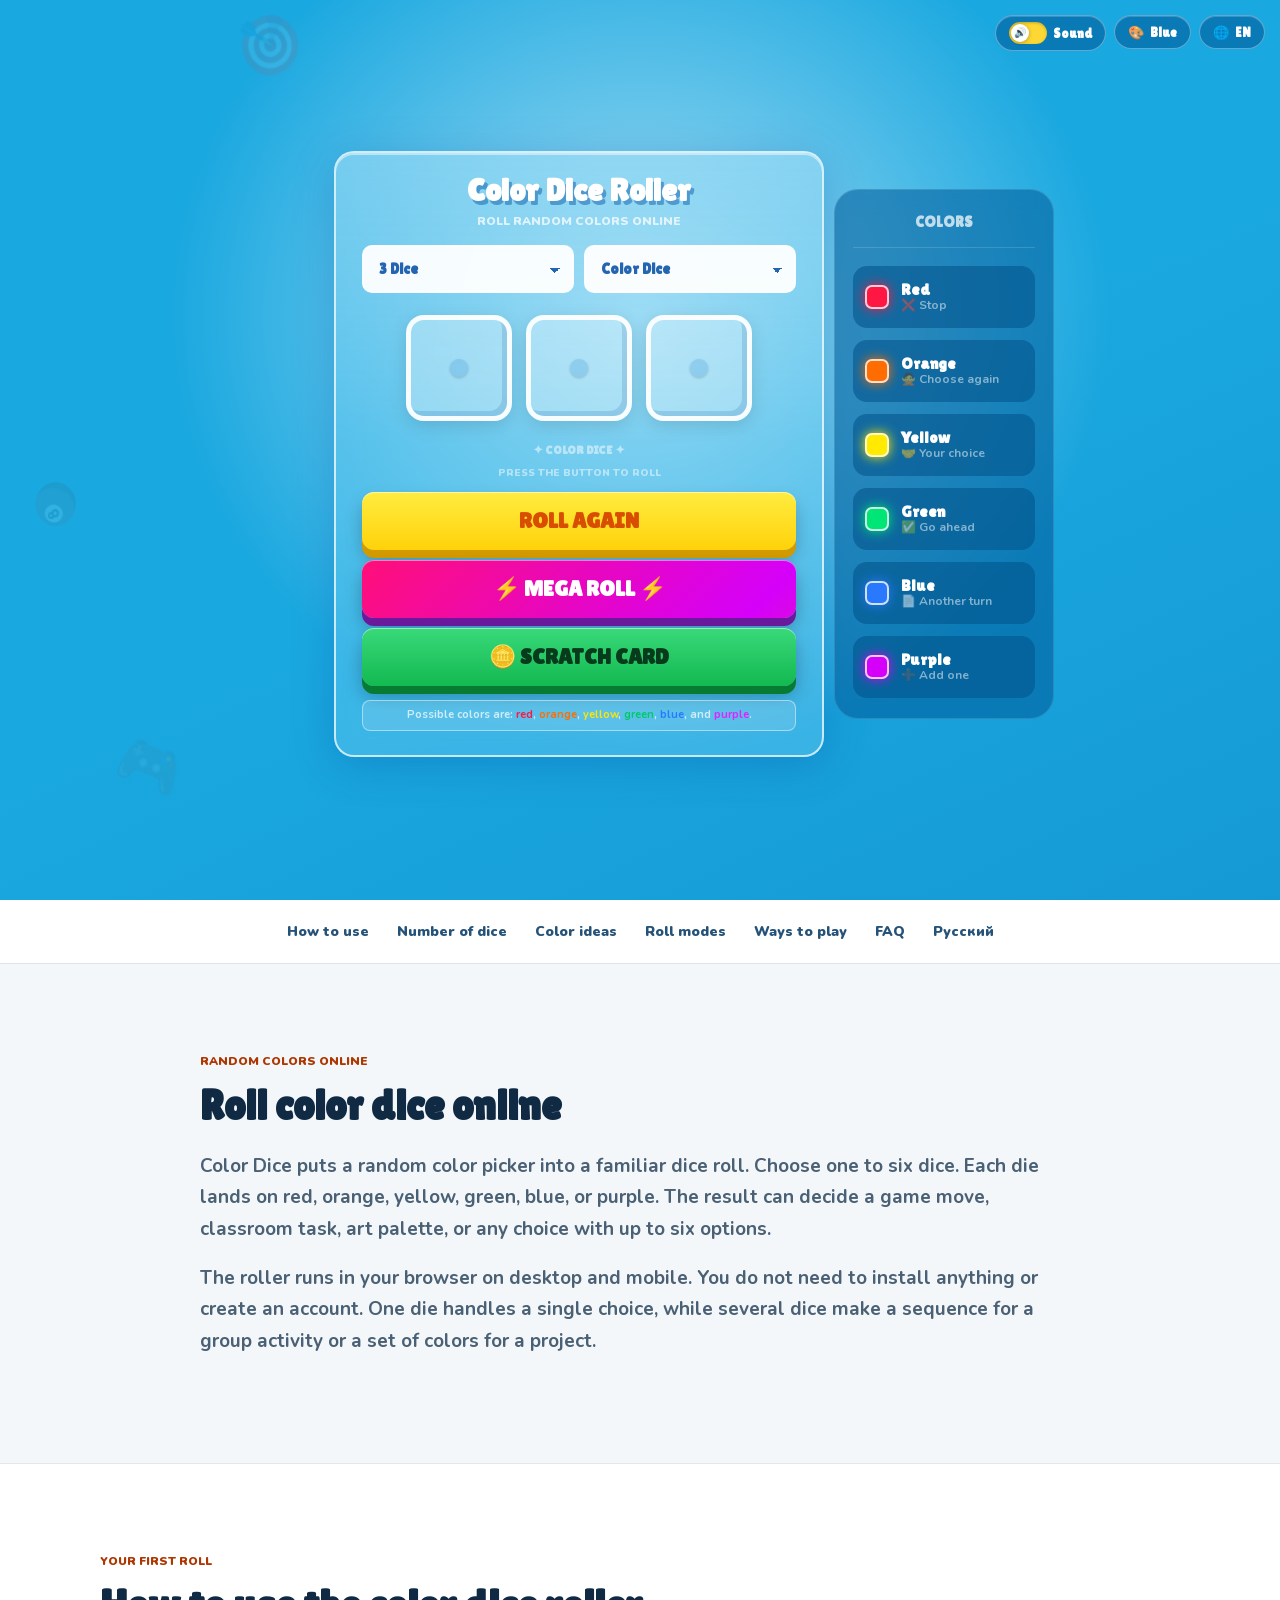
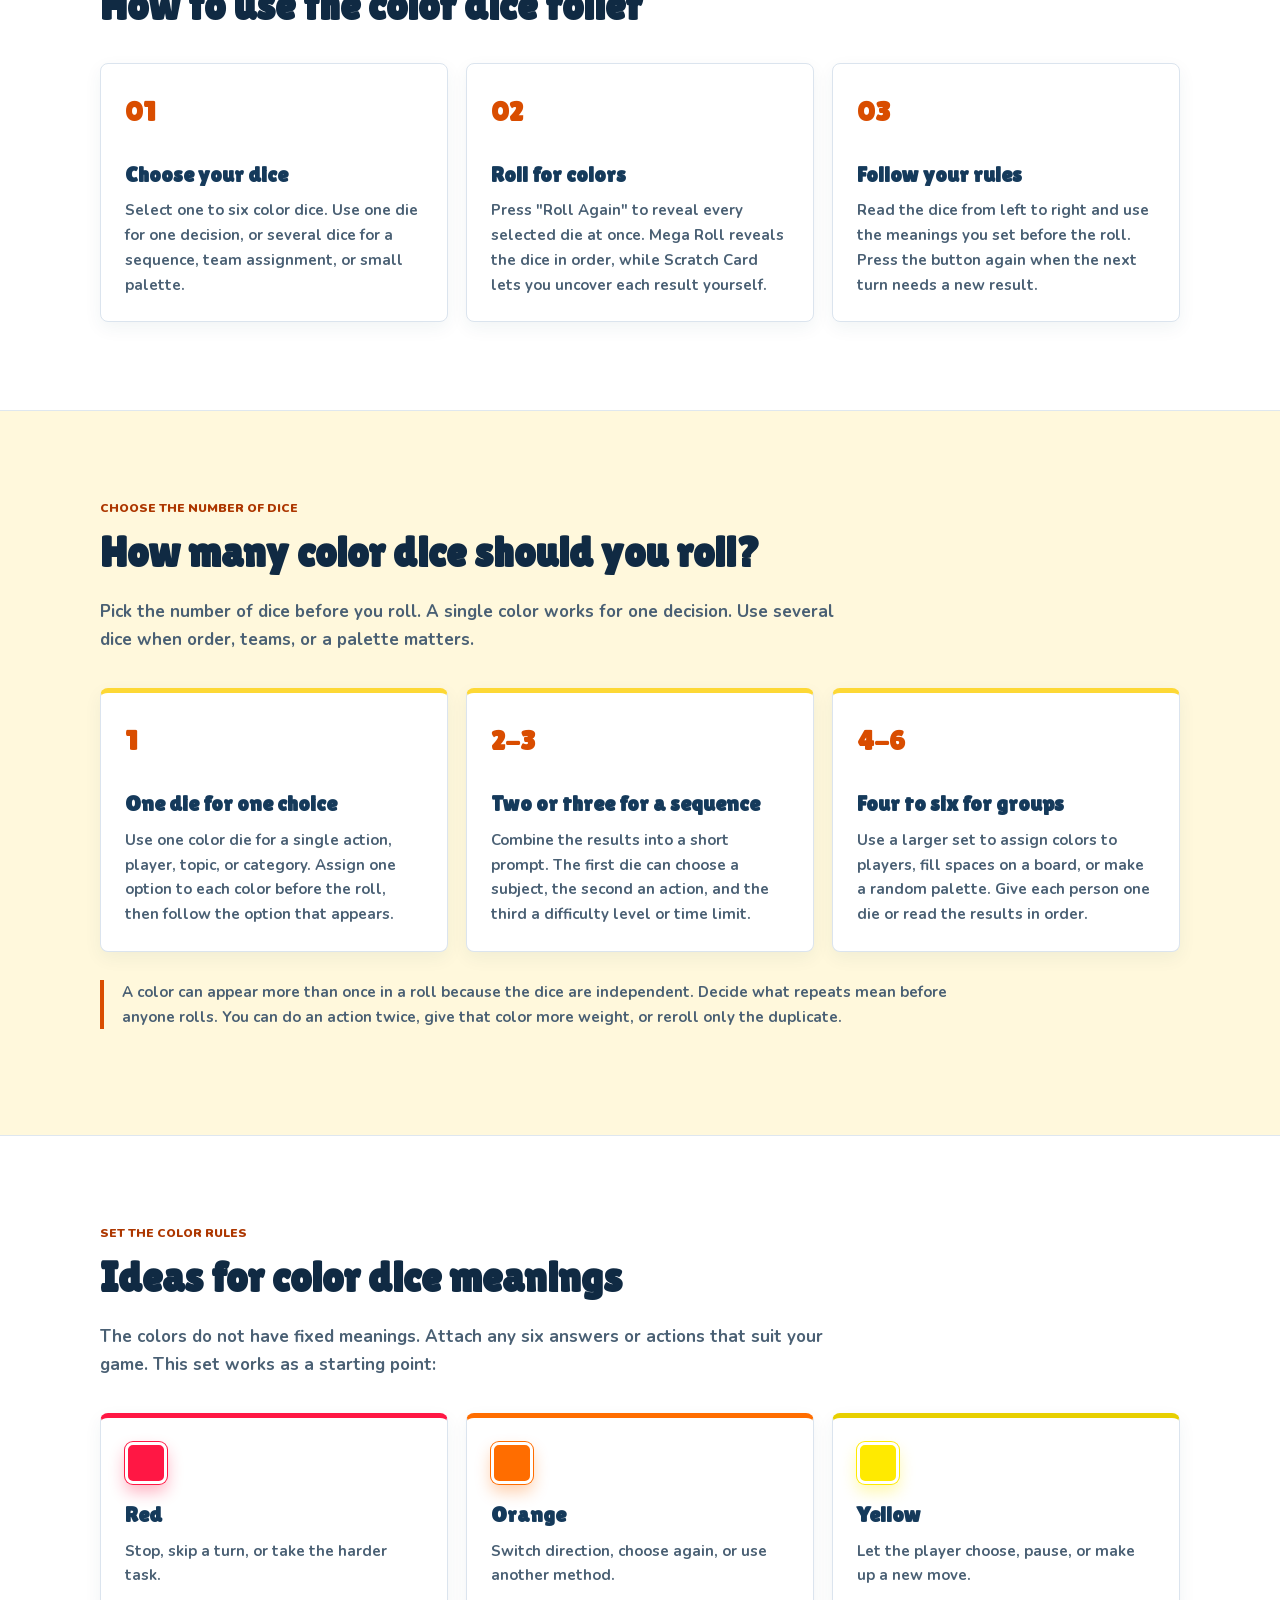
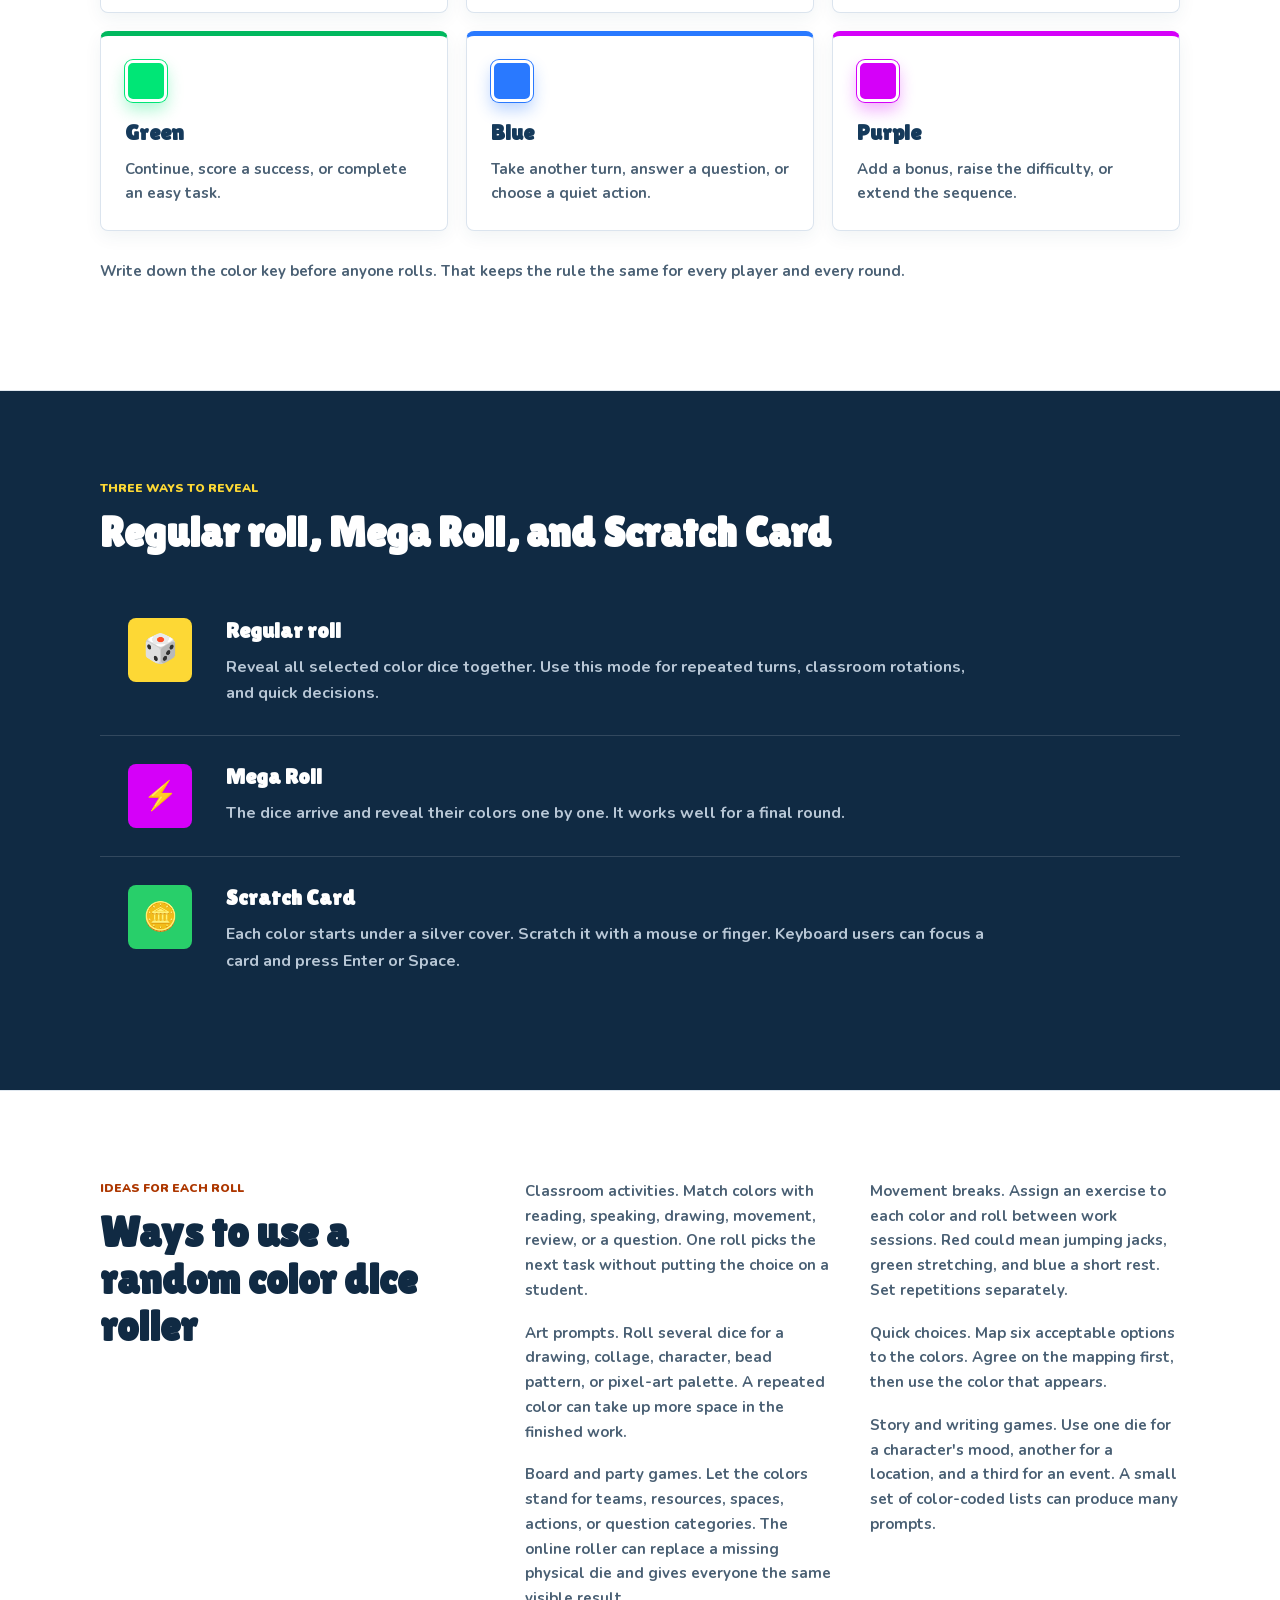
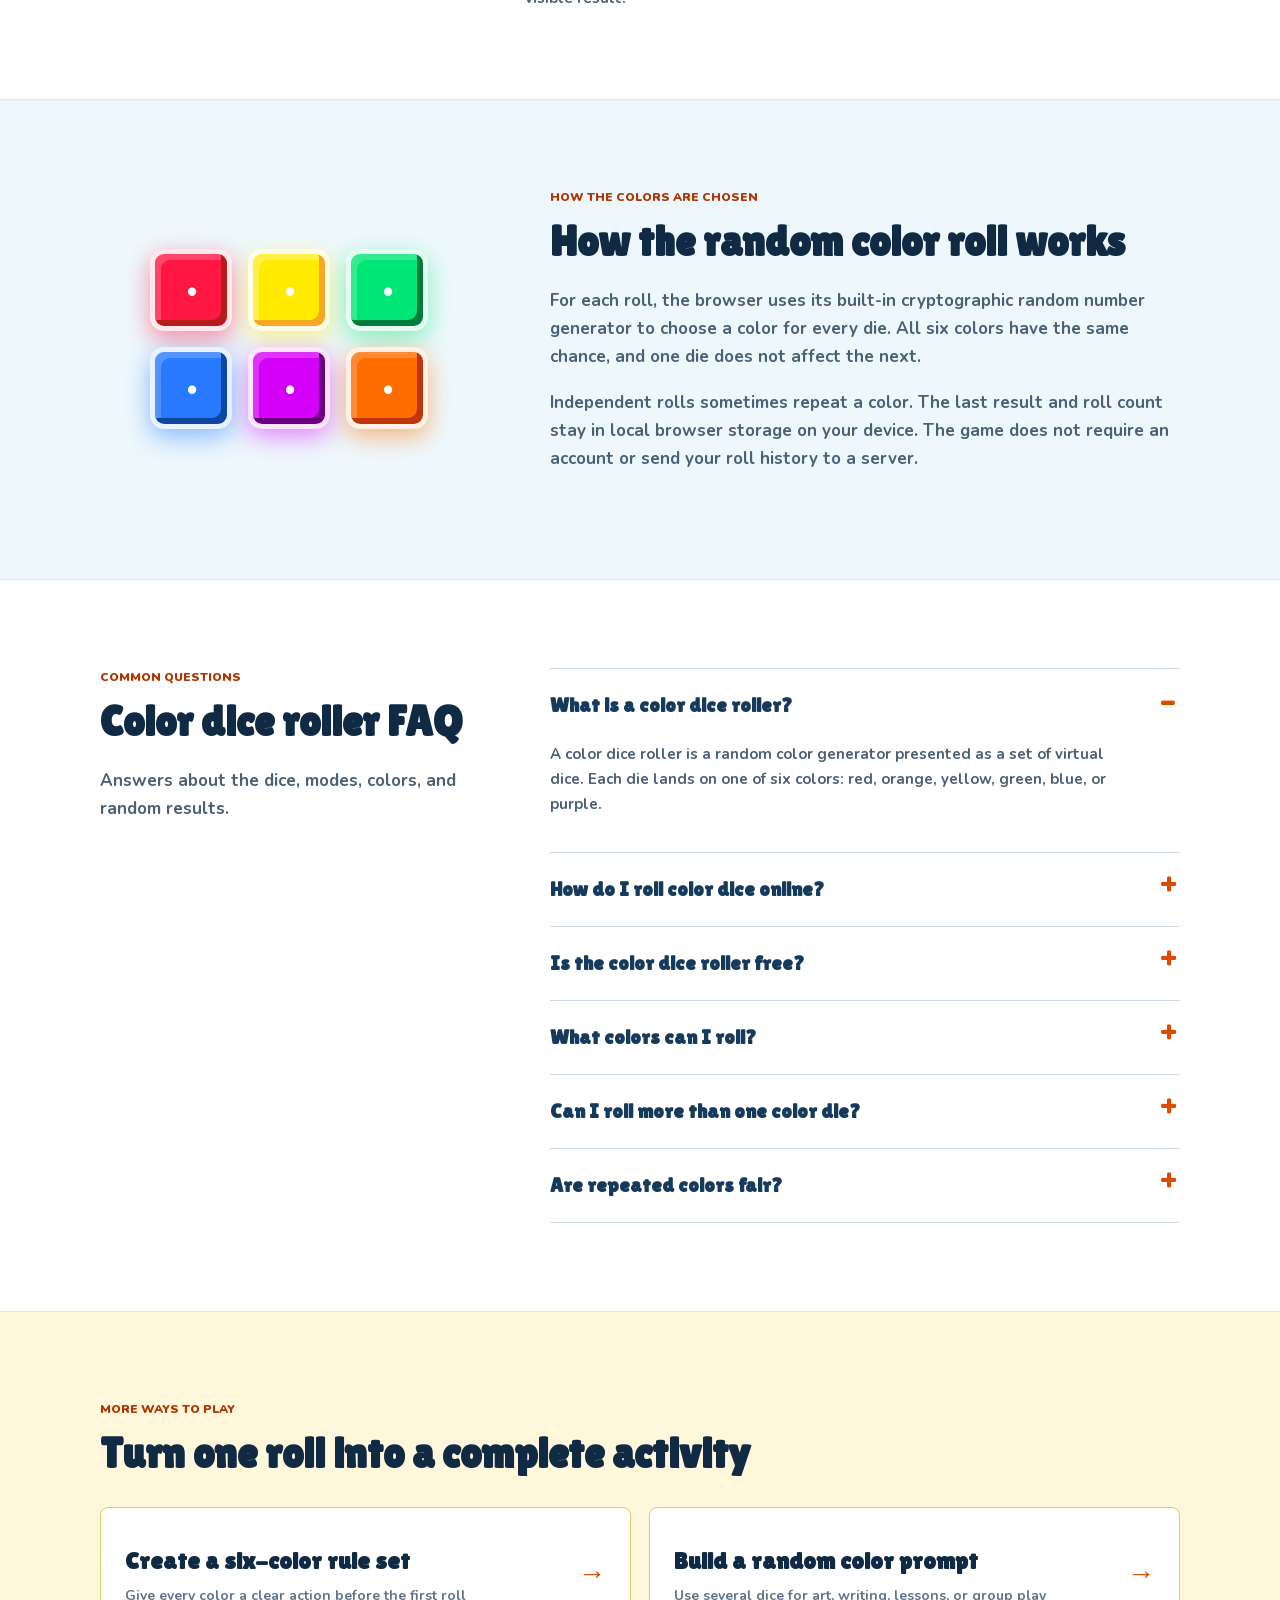
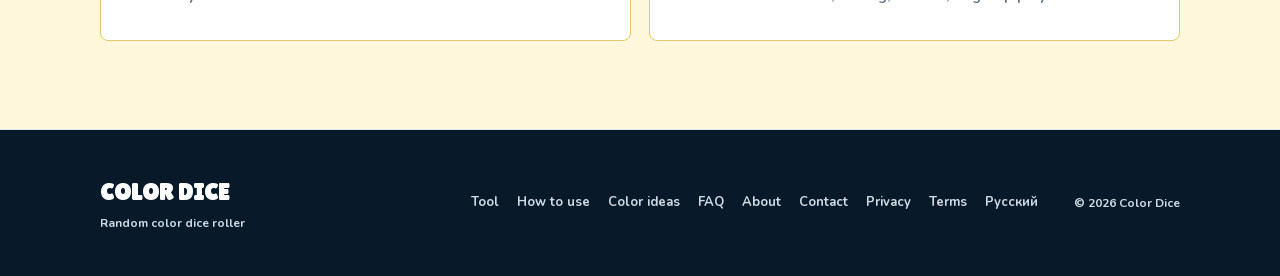
==== commit e0135fc5: "fix: refine AdSense readiness content Correct copy and metadata inconsistencies, refresh the English" ====
--- a/en/index.html
+++ b/en/index.html
@@ -169,7 +169,7 @@
     </div>
 
     <div class="scratch-overlay" id="scratch-overlay" aria-hidden="true">
-      <p class="scratch-title">🪙 SCRATCH REVEAL</p>
+      <p class="scratch-title">🪙 SCRATCH CARD</p>
       <p class="scratch-hint">Scratch to reveal your colors</p>
       <div class="scratch-row" id="scratch-row"></div>
       <div class="scratch-progress-wrap">
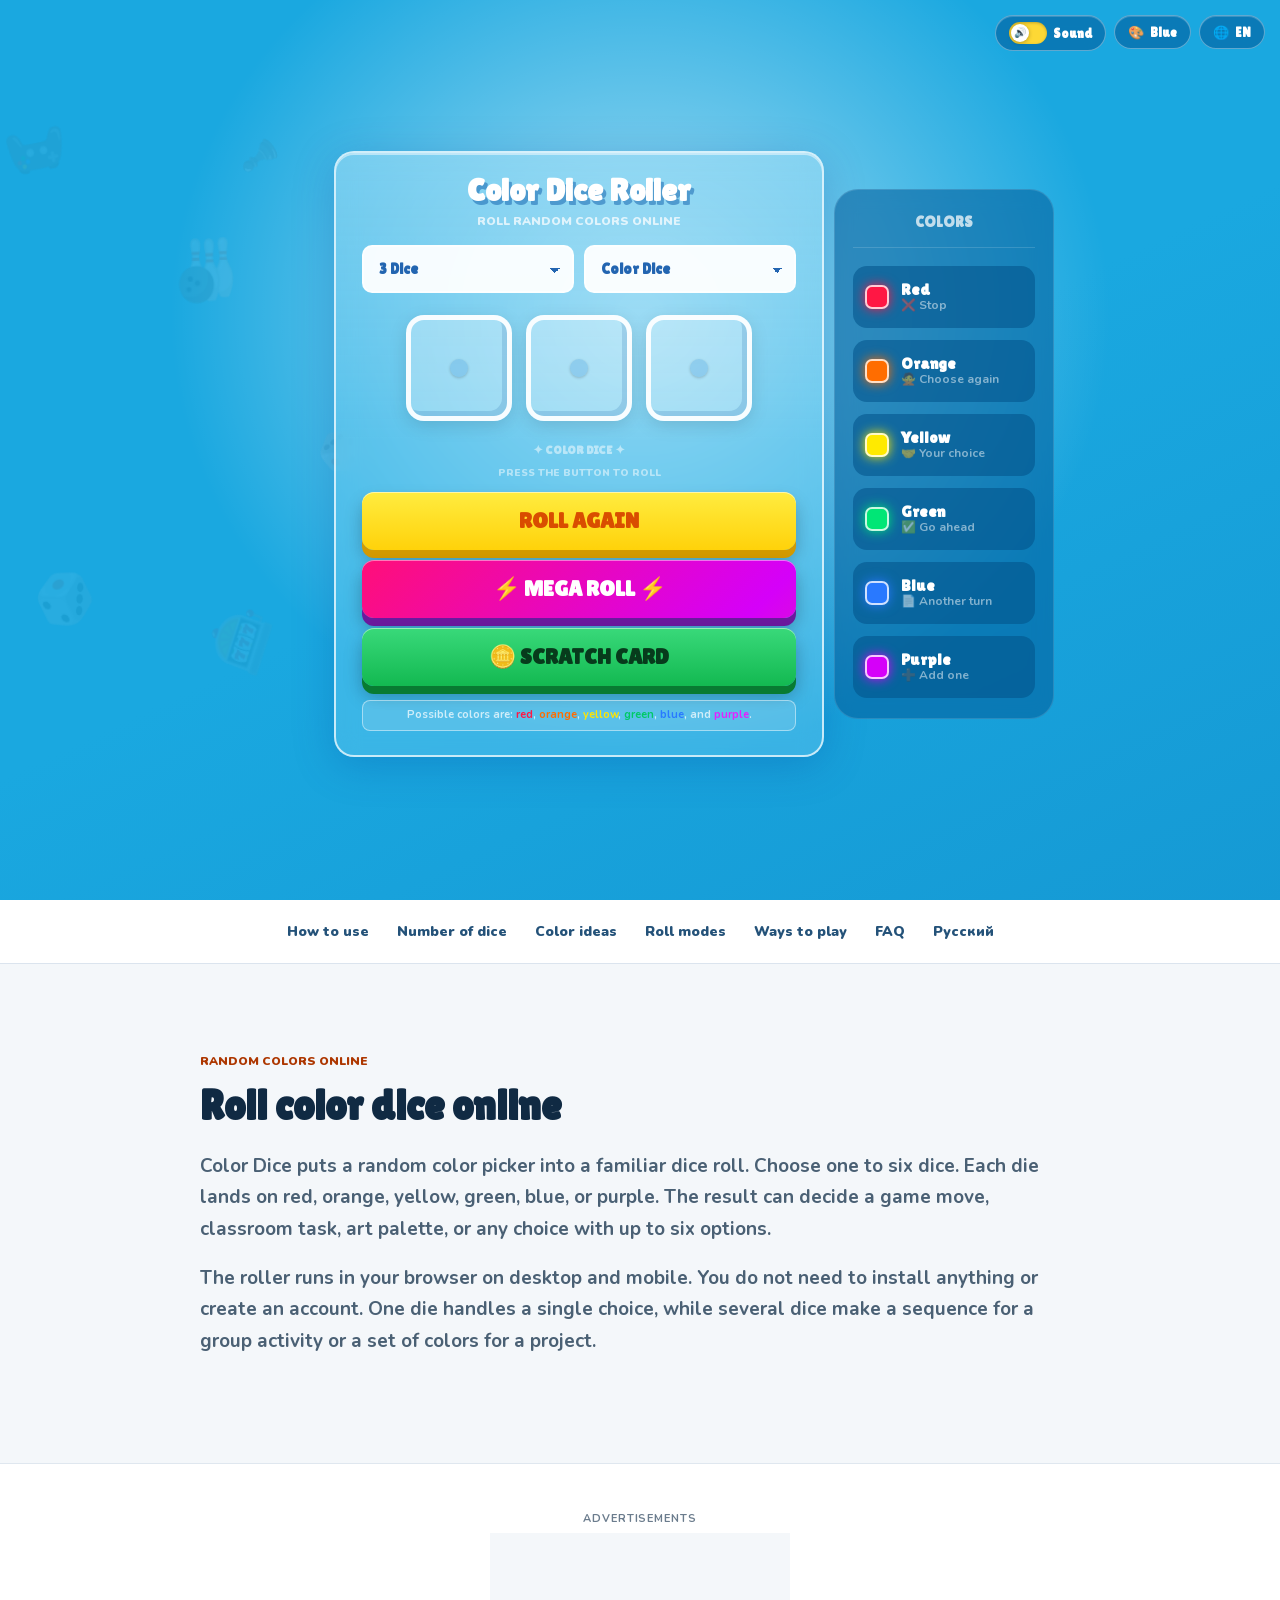
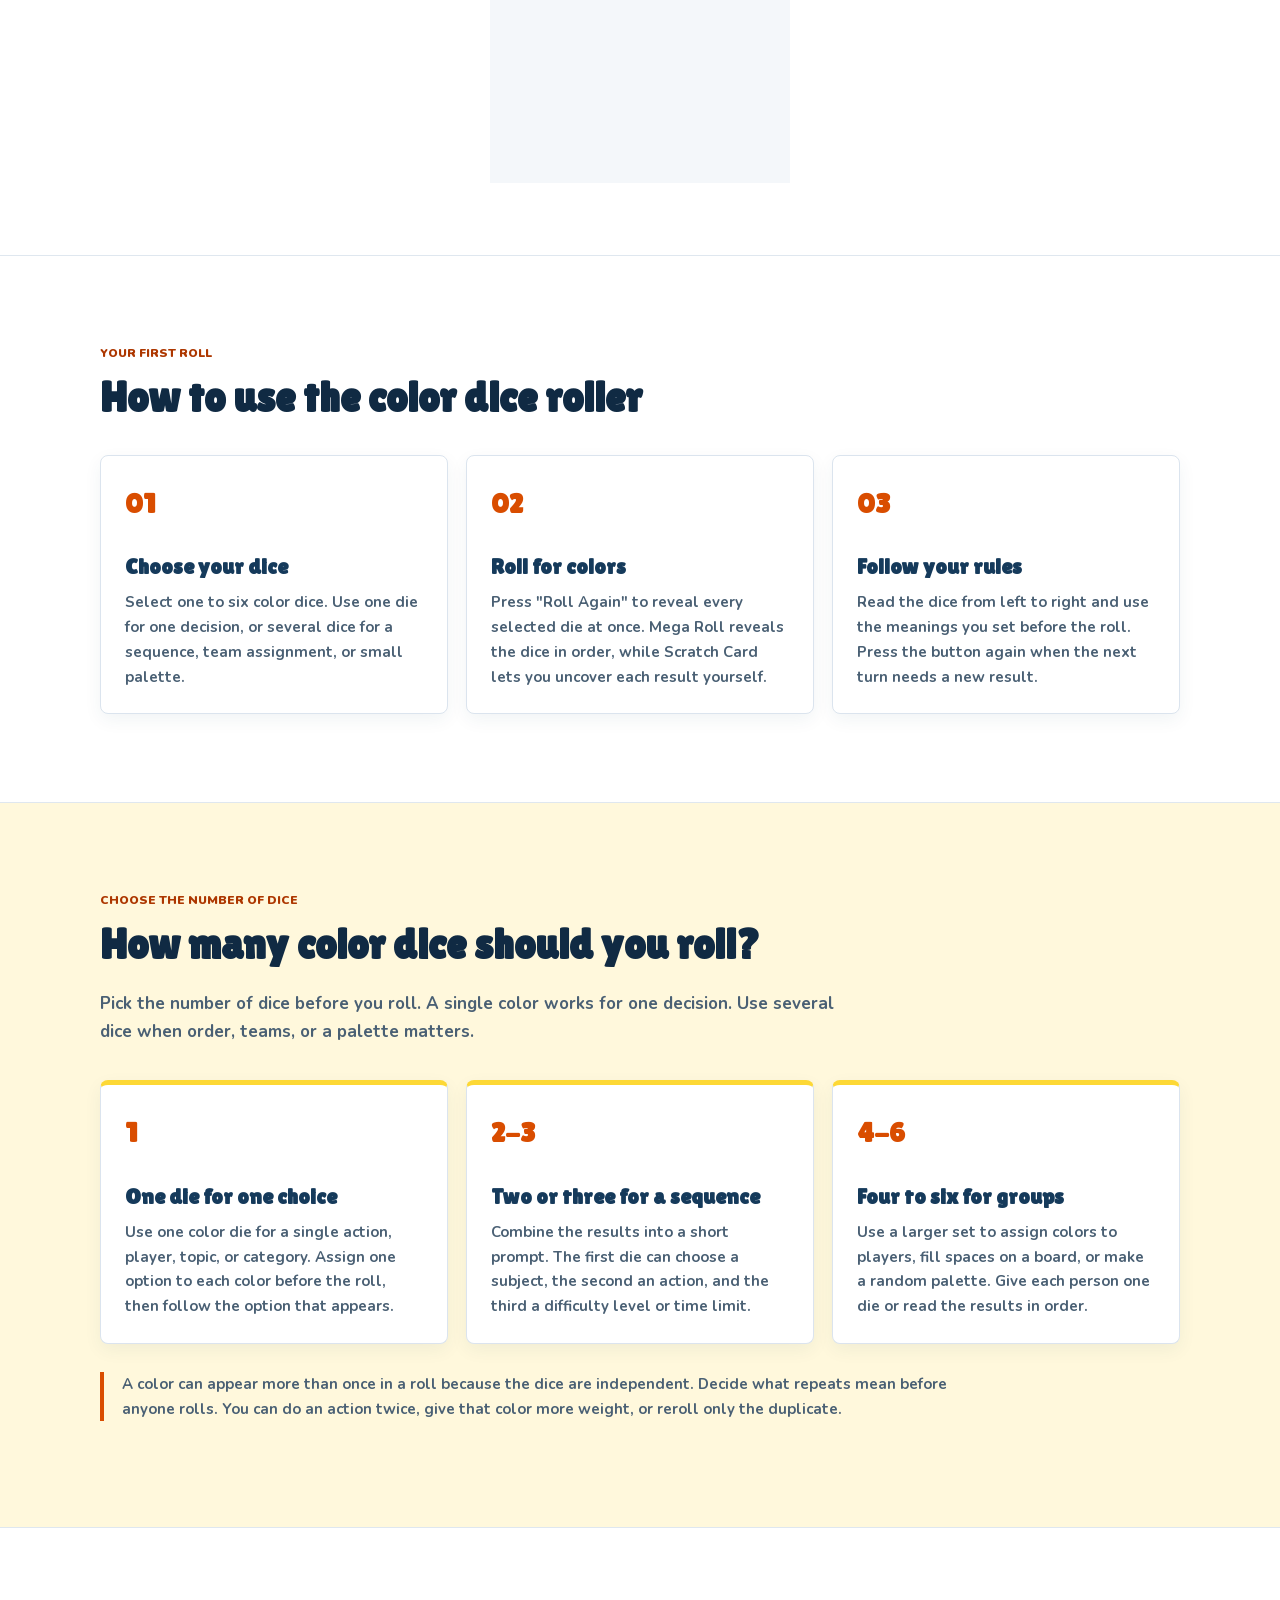
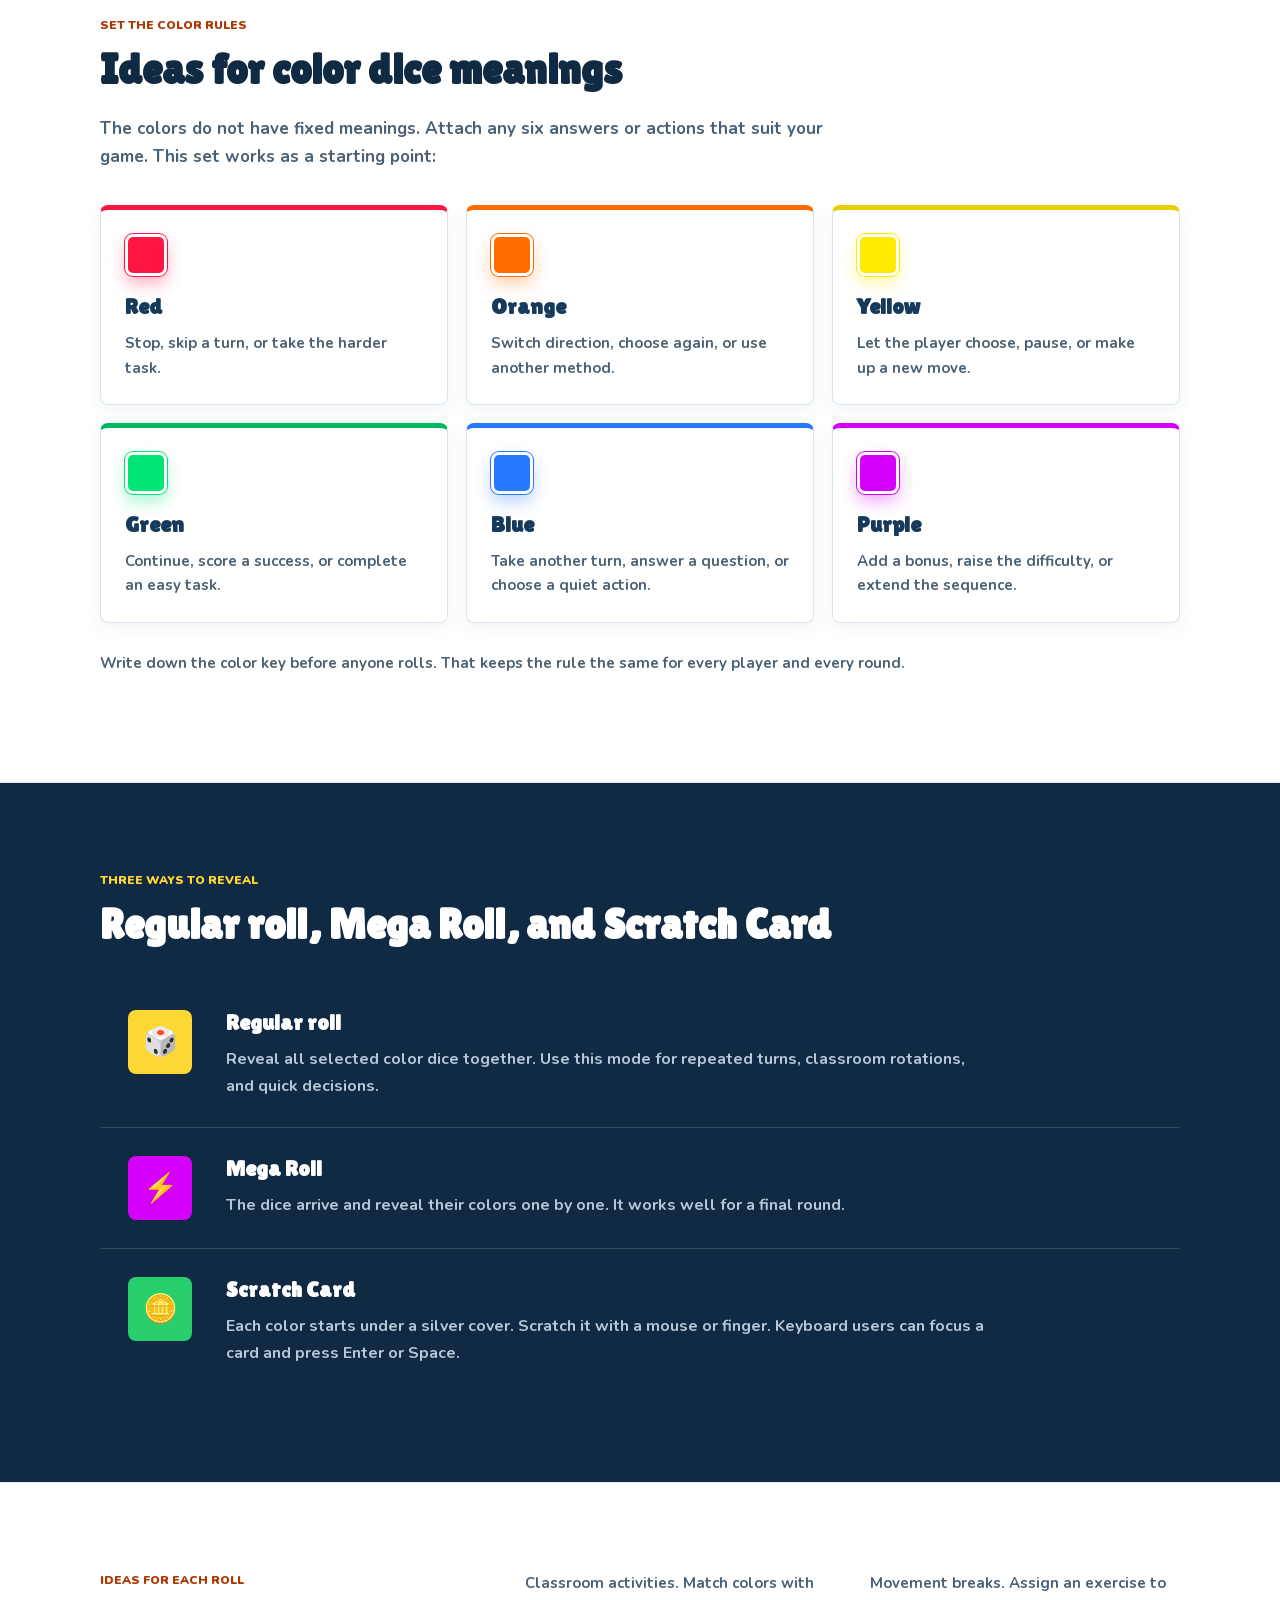
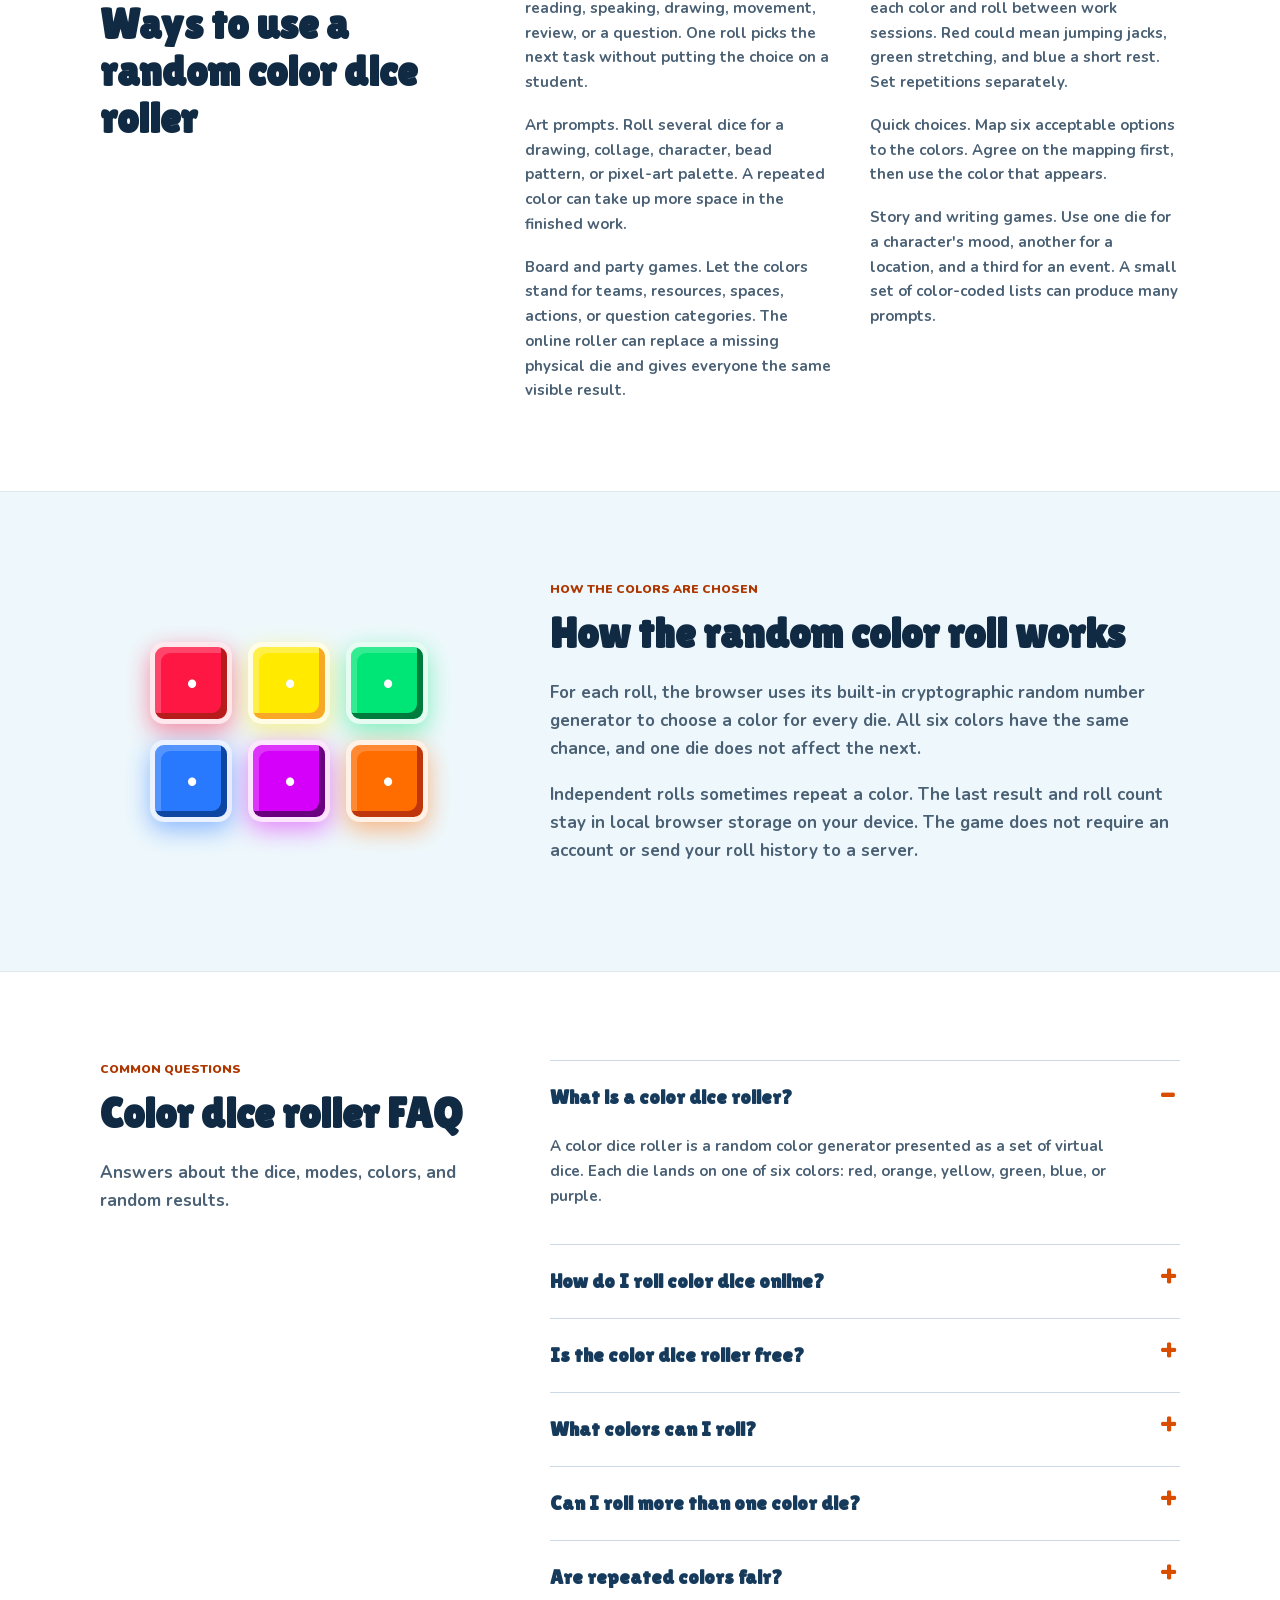
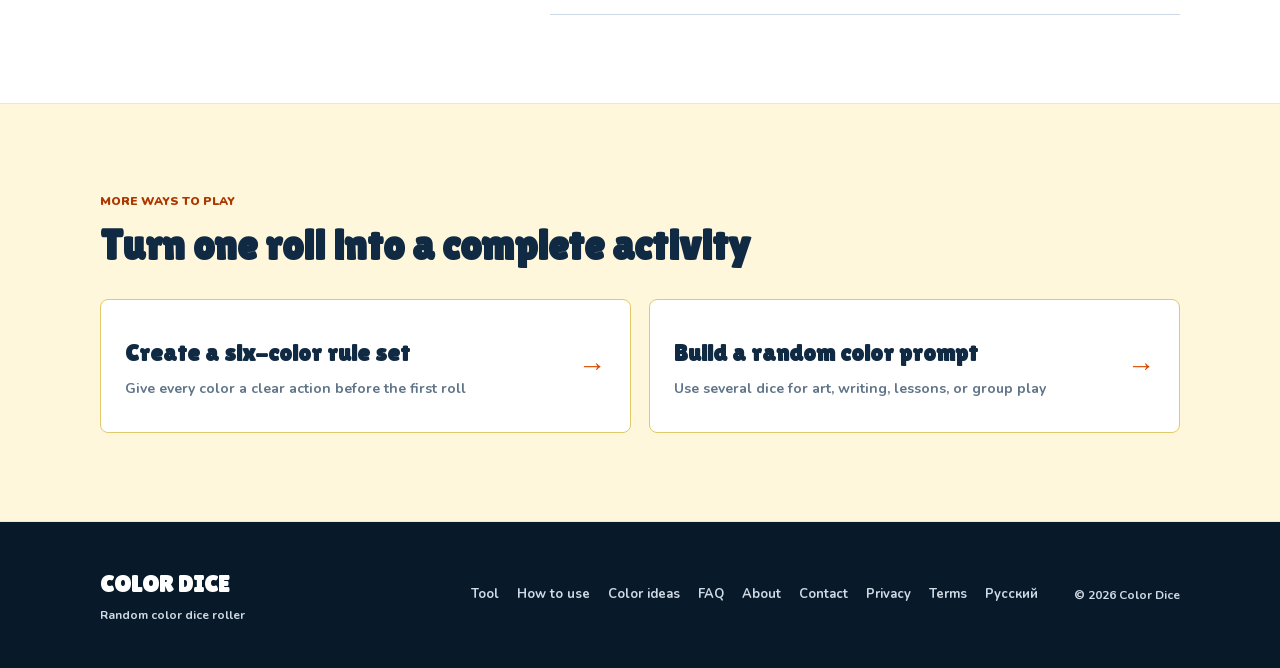
==== commit 8b970746: "feat: add analytics and Adsterra banner" ====
--- a/en/index.html
+++ b/en/index.html
@@ -1,6 +1,9 @@
 <!DOCTYPE html>
 <html lang="en">
 <head>
+  <!-- Google tag (gtag.js) -->
+  <script async src="https://www.googletagmanager.com/gtag/js?id=G-TGBK3WV226"></script>
+  <script>window.dataLayer=window.dataLayer||[];function gtag(){dataLayer.push(arguments)}gtag('js',new Date());gtag('config','G-TGBK3WV226');</script>
   <meta charset="utf-8">
   <meta name="viewport" content="width=device-width, initial-scale=1">
   <title>Color Dice Roller: Roll Random Colors Online for Free</title>
@@ -250,6 +253,24 @@
       </div>
     </section>
 
+    <aside class="ad-band" aria-label="Advertisements">
+      <div class="ad-slot">
+        <p class="ad-label">Advertisements</p>
+        <div class="ad-frame">
+          <script>
+            atOptions = {
+              'key' : 'e5e53cf5c01da04ef27ba6b74eb38936',
+              'format' : 'iframe',
+              'height' : 250,
+              'width' : 300,
+              'params' : {}
+            };
+          </script>
+          <script src="https://www.highperformanceformat.com/e5e53cf5c01da04ef27ba6b74eb38936/invoke.js"></script>
+        </div>
+      </div>
+    </aside>
+
     <section class="content-band" id="how-to-use">
       <div class="content-container">
         <p class="eyebrow">YOUR FIRST ROLL</p>
--- a/styles.css
+++ b/styles.css
@@ -1186,6 +1186,34 @@
   font-size: 19px;
 }
 
+.ad-band {
+  padding: 48px 10px 72px;
+  border-bottom: 1px solid #dfe7ef;
+  background: #fff;
+}
+
+.ad-slot {
+  width: 300px;
+  margin: 0 auto;
+  text-align: center;
+}
+
+.ad-label {
+  margin: 0 0 8px;
+  color: #6b7c8d;
+  font-size: 11px;
+  letter-spacing: 0.08em;
+  line-height: 1.2;
+  text-transform: uppercase;
+}
+
+.ad-frame {
+  width: 300px;
+  min-height: 250px;
+  overflow: hidden;
+  background: #f4f7fa;
+}
+
 .steps-grid,
 .color-grid {
   display: grid;
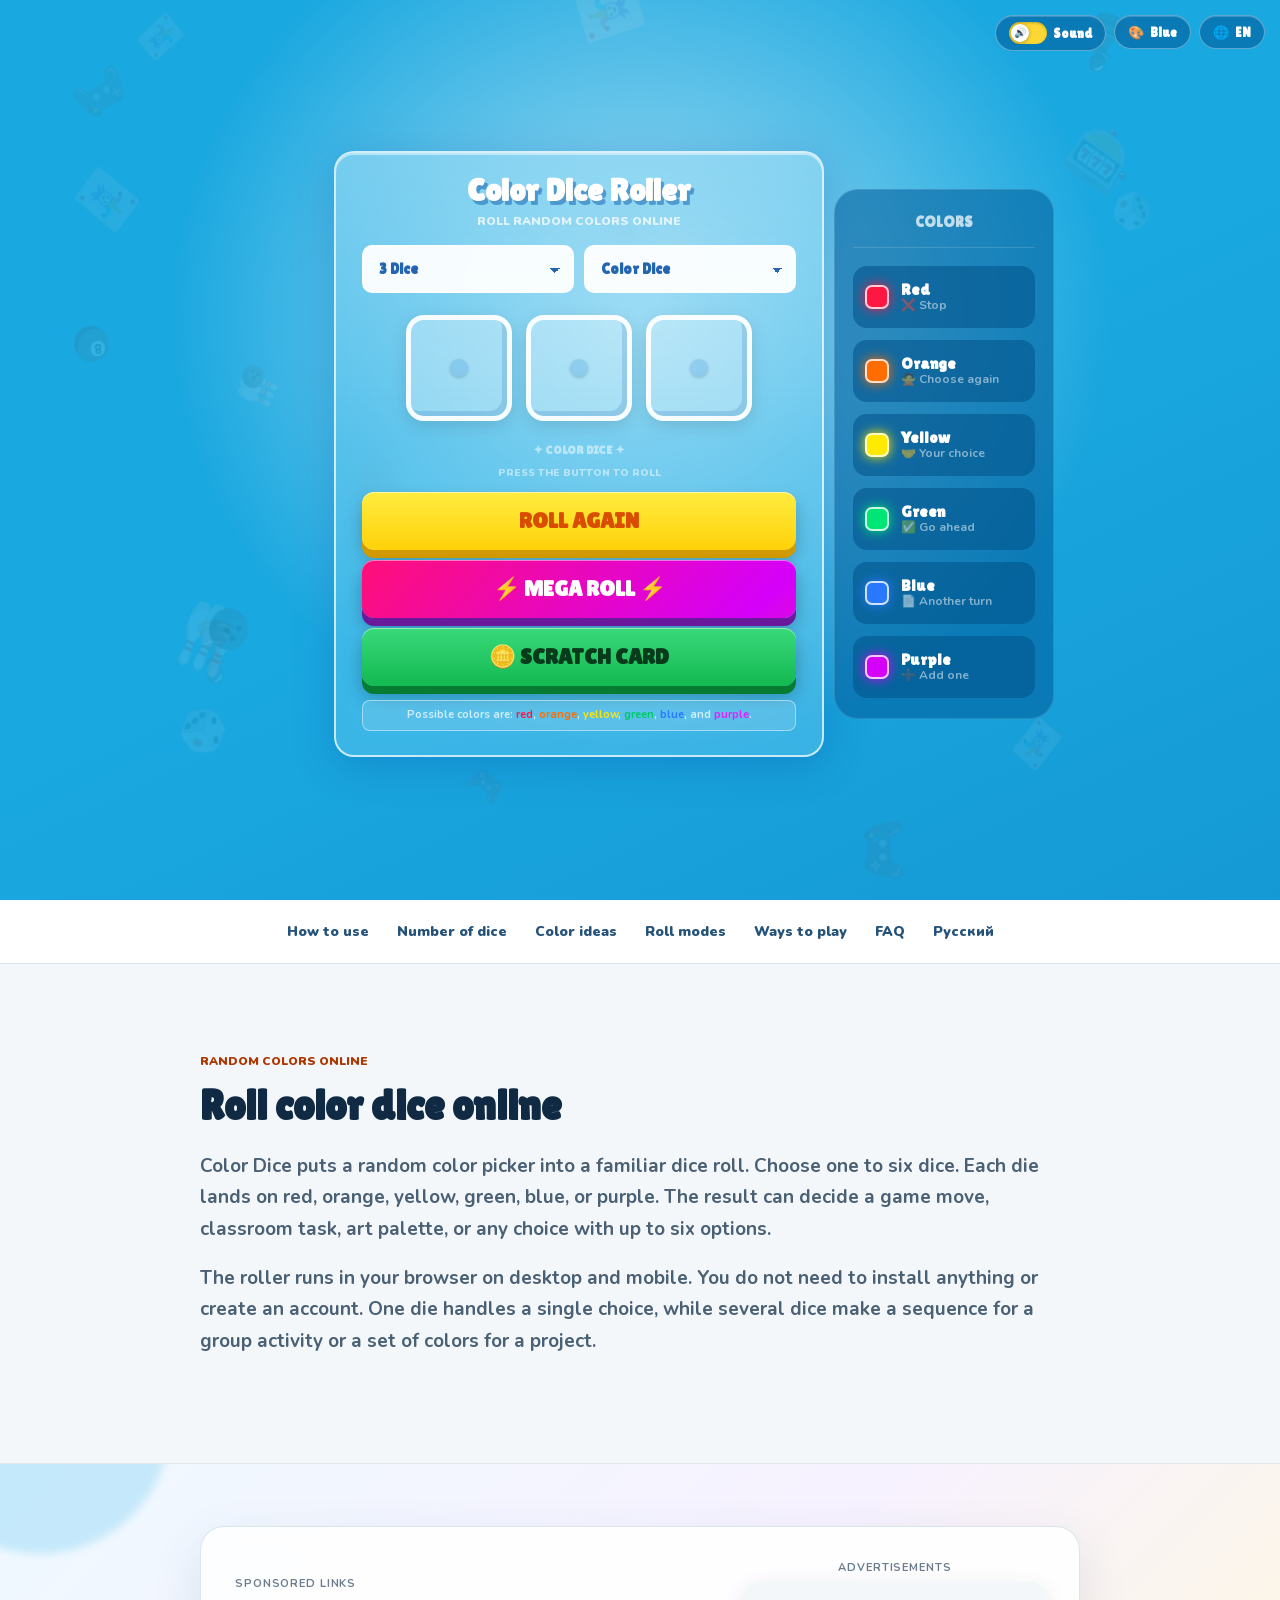
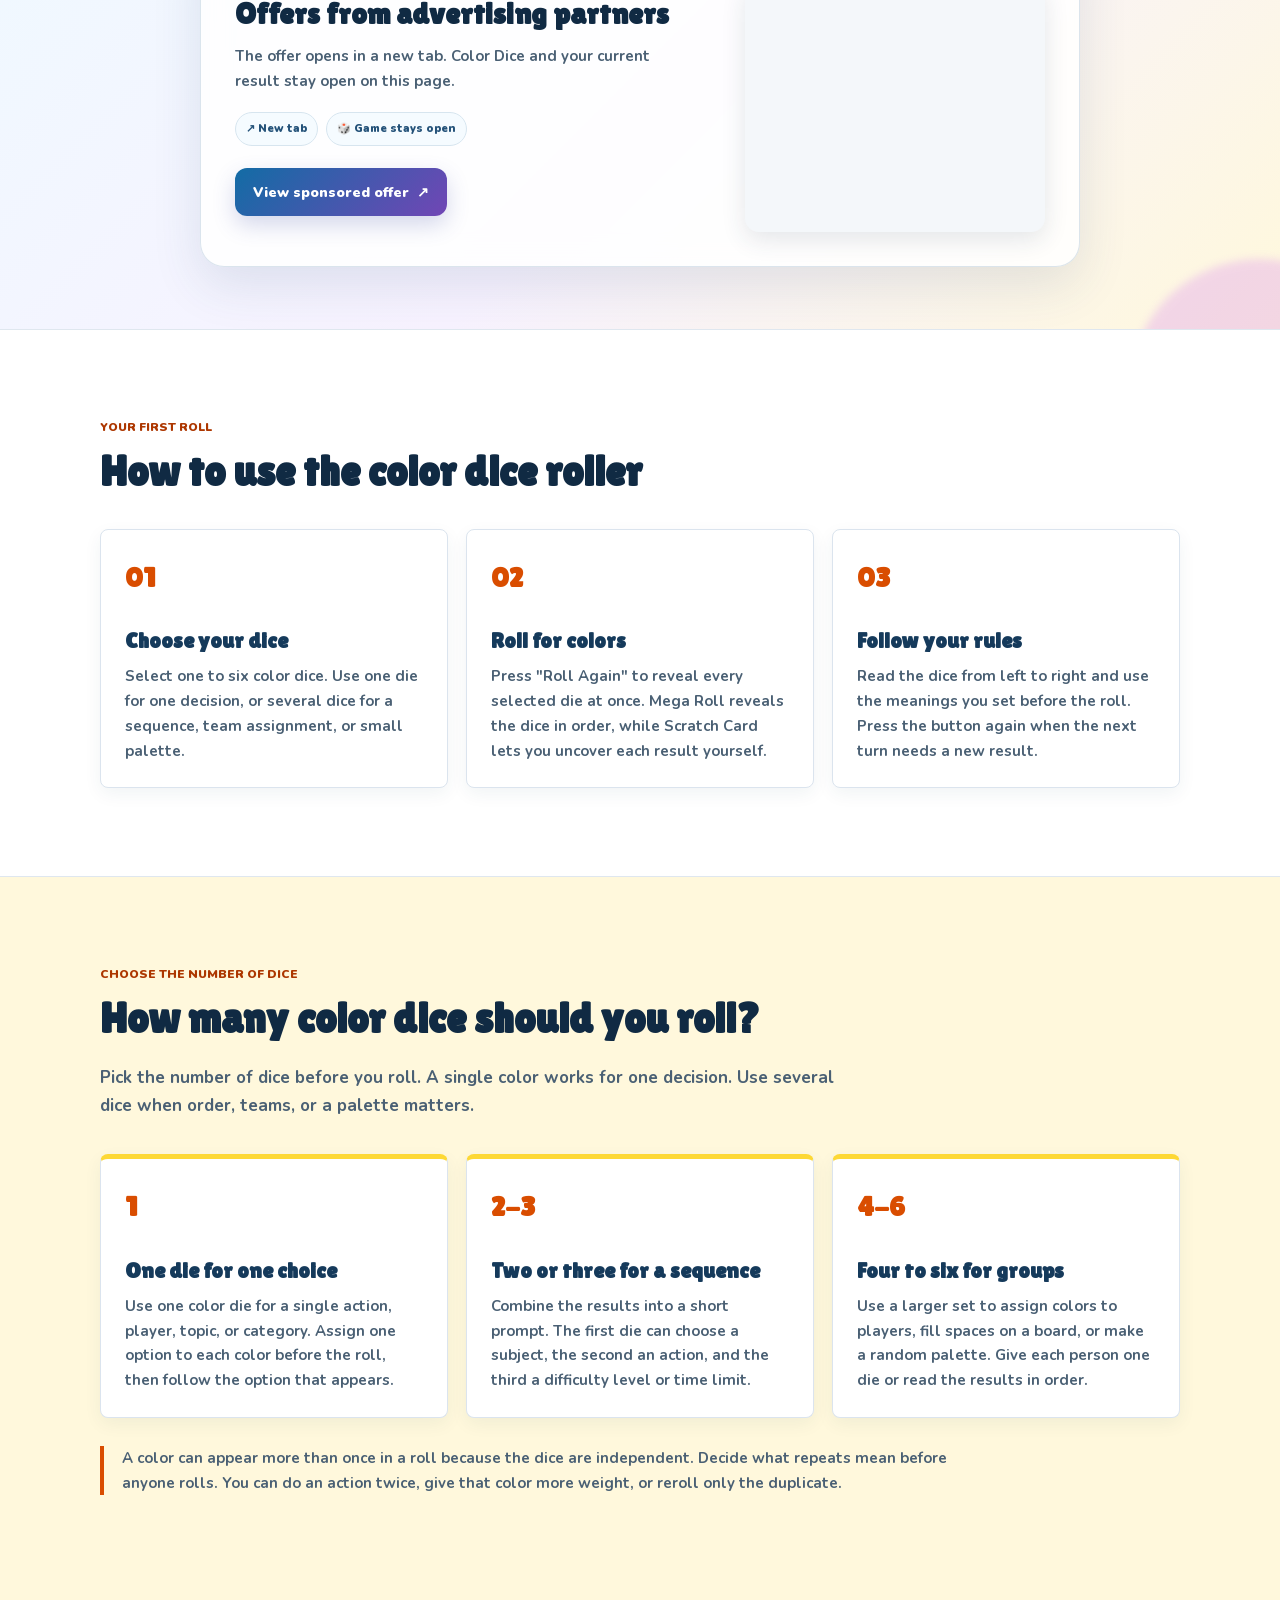
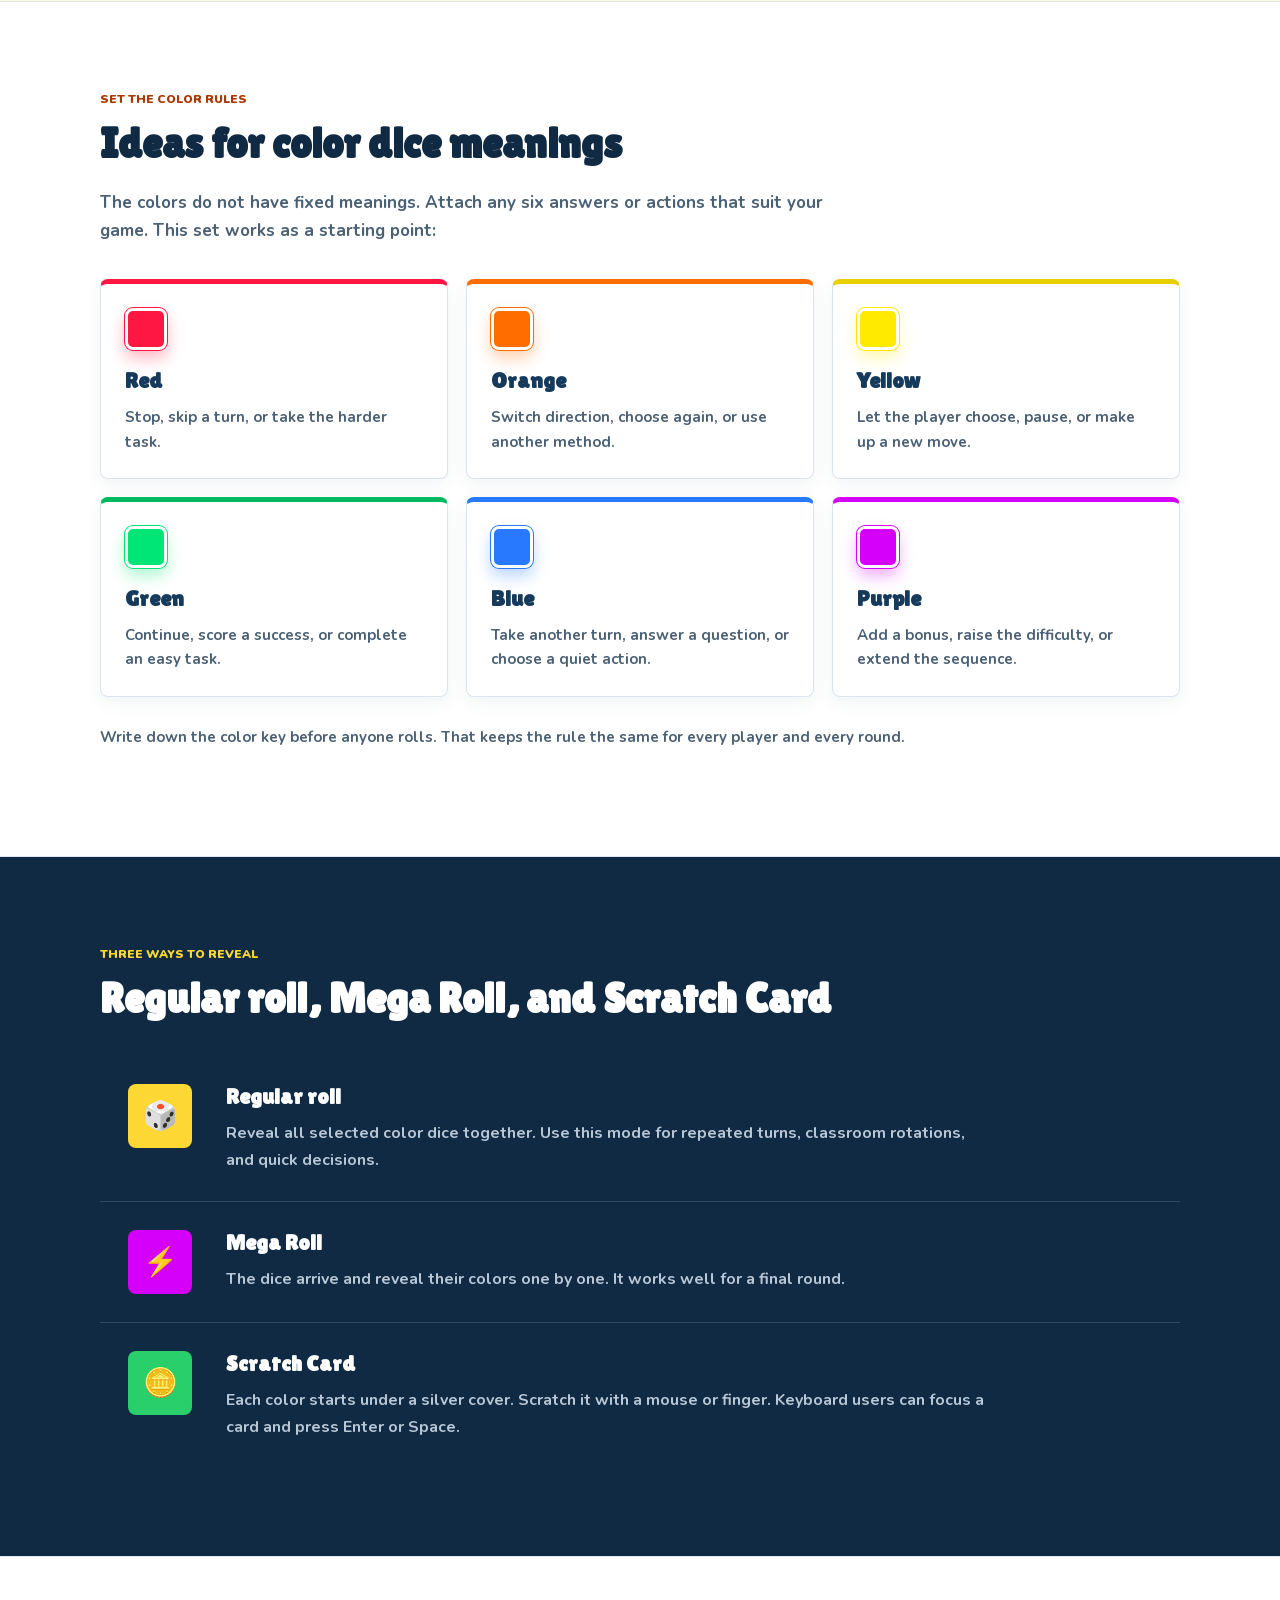
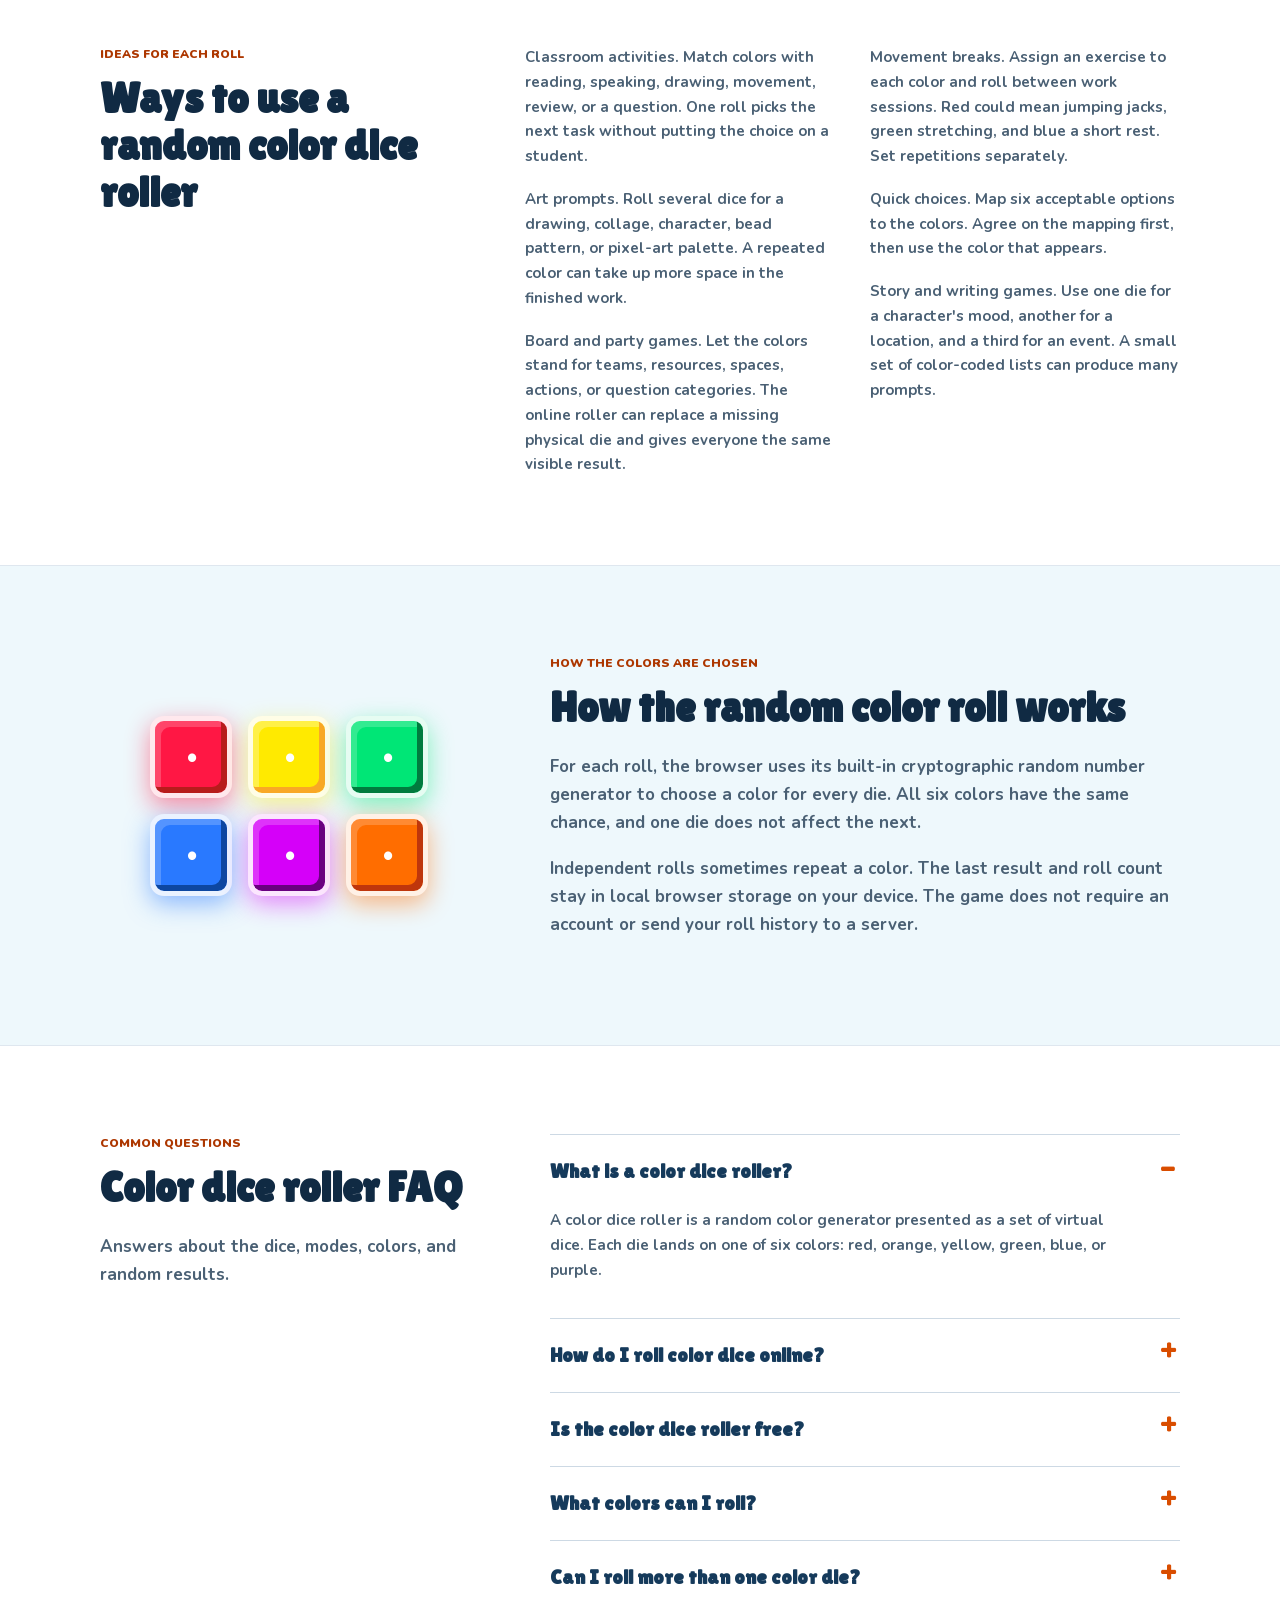
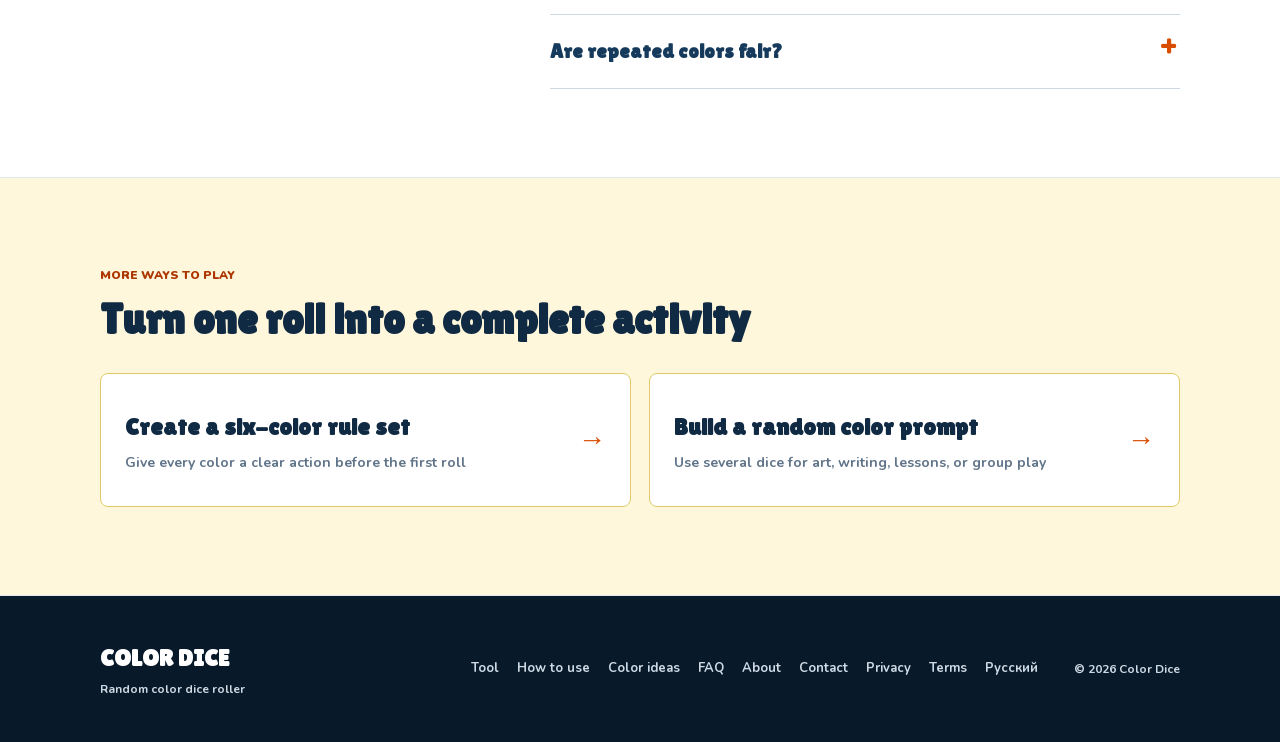
==== commit 192685a0: "feat: enable additional Adsterra formats" ====
--- a/en/index.html
+++ b/en/index.html
@@ -118,6 +118,7 @@
     ]
   }
   </script>
+  <script src="https://pl30903145.effectivecpmnetwork.com/7b/55/ea/7b55ea972248a74e282f1e6904099ed9.js" async></script>
 </head>
 <body class="theme-blue">
   <a class="skip-link" href="#main-content">Skip to the guide</a>
@@ -253,20 +254,29 @@
       </div>
     </section>
 
-    <aside class="ad-band" aria-label="Advertisements">
-      <div class="ad-slot">
-        <p class="ad-label">Advertisements</p>
-        <div class="ad-frame">
-          <script>
-            atOptions = {
-              'key' : 'e5e53cf5c01da04ef27ba6b74eb38936',
-              'format' : 'iframe',
-              'height' : 250,
-              'width' : 300,
-              'params' : {}
-            };
-          </script>
-          <script src="https://www.highperformanceformat.com/e5e53cf5c01da04ef27ba6b74eb38936/invoke.js"></script>
+    <aside class="ad-band" aria-label="Sponsored links">
+      <div class="ad-panel">
+        <div class="sponsor-card">
+          <p class="ad-label">Sponsored links</p>
+          <h2>Offers from advertising partners</h2>
+          <p>The offer opens in a new tab. Color Dice and your current result stay open on this page.</p>
+          <div class="sponsor-features" aria-hidden="true"><span>↗ New tab</span><span>🎲 Game stays open</span></div>
+          <a class="sponsor-link" href="https://www.effectivecpmnetwork.com/yq7pgdq8b?key=f38ef0b7a77905d8d5881fd6dfddd55d" target="_blank" rel="sponsored noopener noreferrer">View sponsored offer <span aria-hidden="true">↗</span></a>
+        </div>
+        <div class="ad-slot">
+          <p class="ad-label">Advertisements</p>
+          <div class="ad-frame">
+            <script>
+              atOptions = {
+                'key' : 'e5e53cf5c01da04ef27ba6b74eb38936',
+                'format' : 'iframe',
+                'height' : 250,
+                'width' : 300,
+                'params' : {}
+              };
+            </script>
+            <script src="https://www.highperformanceformat.com/e5e53cf5c01da04ef27ba6b74eb38936/invoke.js"></script>
+          </div>
         </div>
       </div>
     </aside>
@@ -458,5 +468,6 @@
 
   <noscript><p class="noscript">Enable JavaScript to use the Color Dice roller. The guide and game ideas below are still available without JavaScript.</p></noscript>
   <script src="/app.js?v=20260716-1" defer></script>
+  <script src="https://pl30903147.effectivecpmnetwork.com/99/1d/5b/991d5b23b7eca78e4ce77e825dee773c.js" async></script>
 </body>
 </html>
--- a/styles.css
+++ b/styles.css
@@ -1187,14 +1187,110 @@
 }
 
 .ad-band {
-  padding: 48px 10px 72px;
+  position: relative;
+  overflow: hidden;
+  padding: 62px 24px;
   border-bottom: 1px solid #dfe7ef;
-  background: #fff;
+  background: linear-gradient(135deg, #eff9ff 0%, #f7f2ff 52%, #fff8dc 100%);
+}
+
+.ad-band::before,
+.ad-band::after {
+  position: absolute;
+  width: 260px;
+  height: 260px;
+  border-radius: 50%;
+  content: "";
+  filter: blur(4px);
+  opacity: 0.3;
+  pointer-events: none;
+}
+
+.ad-band::before {
+  top: -170px;
+  left: -90px;
+  background: #63c7f0;
+}
+
+.ad-band::after {
+  right: -110px;
+  bottom: -190px;
+  background: #d98af2;
+}
+
+.ad-panel {
+  position: relative;
+  z-index: 1;
+  display: grid;
+  width: min(100%, 880px);
+  align-items: center;
+  gap: 54px;
+  grid-template-columns: minmax(0, 1fr) 300px;
+  margin: 0 auto;
+  padding: 34px;
+  border: 1px solid rgba(111, 151, 185, 0.25);
+  border-radius: 24px;
+  background: rgba(255, 255, 255, 0.86);
+  box-shadow: 0 18px 50px rgba(42, 76, 110, 0.12);
+  backdrop-filter: blur(14px);
+}
+
+.sponsor-card h2 {
+  margin: 0 0 14px;
+  color: #102a43;
+  font-family: var(--display-font);
+  font-size: 30px;
+  line-height: 1.08;
+}
+
+.sponsor-card > p:not(.ad-label) {
+  margin: 0 0 18px;
+  color: #4a6074;
+  font-size: 15px;
+}
+
+.sponsor-features {
+  display: flex;
+  gap: 8px;
+  margin-bottom: 22px;
+  flex-wrap: wrap;
+}
+
+.sponsor-features span {
+  padding: 7px 10px;
+  border: 1px solid #d7e5ef;
+  border-radius: 999px;
+  color: #245279;
+  background: #f5fbff;
+  font-size: 11px;
+  font-weight: 900;
+}
+
+.sponsor-link {
+  display: inline-flex;
+  min-height: 48px;
+  align-items: center;
+  justify-content: center;
+  gap: 8px;
+  padding: 11px 18px;
+  border-radius: 12px;
+  color: #fff;
+  background: linear-gradient(135deg, #126ca5, #7146b5);
+  box-shadow: 0 9px 22px rgba(65, 78, 164, 0.22);
+  font-size: 14px;
+  font-weight: 900;
+  text-decoration: none;
+  transition: transform 150ms ease, box-shadow 150ms ease;
+}
+
+.sponsor-link:hover {
+  color: #fff;
+  box-shadow: 0 12px 28px rgba(65, 78, 164, 0.3);
+  transform: translateY(-2px);
 }
 
 .ad-slot {
   width: 300px;
-  margin: 0 auto;
   text-align: center;
 }
 
@@ -1211,7 +1307,39 @@
   width: 300px;
   min-height: 250px;
   overflow: hidden;
+  border-radius: 14px;
   background: #f4f7fa;
+  box-shadow: 0 8px 24px rgba(34, 60, 86, 0.12);
+}
+
+@media (max-width: 760px) {
+  .ad-band {
+    padding: 44px 10px;
+  }
+
+  .ad-panel {
+    width: min(100%, 430px);
+    grid-template-columns: 1fr;
+    gap: 32px;
+    padding: 28px 14px;
+  }
+
+  .sponsor-card {
+    padding: 0 8px;
+    text-align: center;
+  }
+
+  .sponsor-card h2 {
+    font-size: 27px;
+  }
+
+  .sponsor-features {
+    justify-content: center;
+  }
+
+  .ad-slot {
+    justify-self: center;
+  }
 }
 
 .steps-grid,
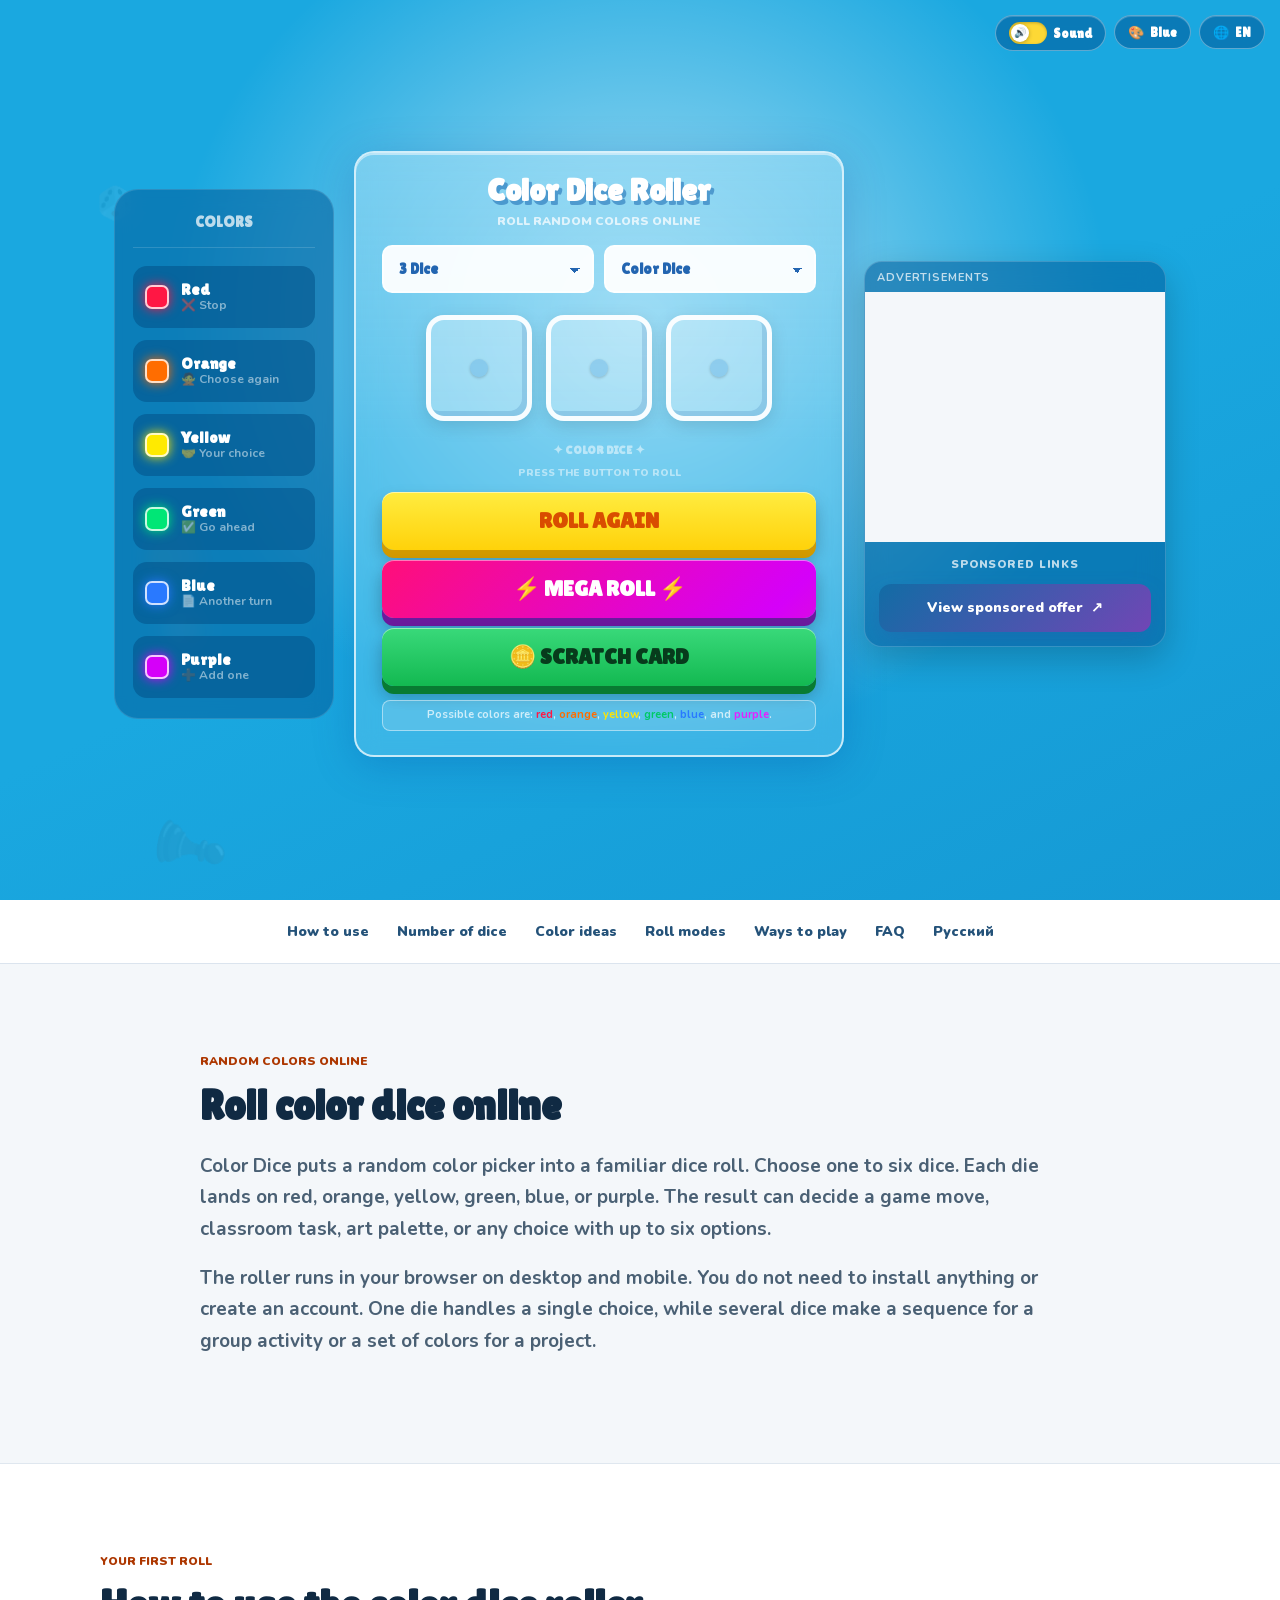
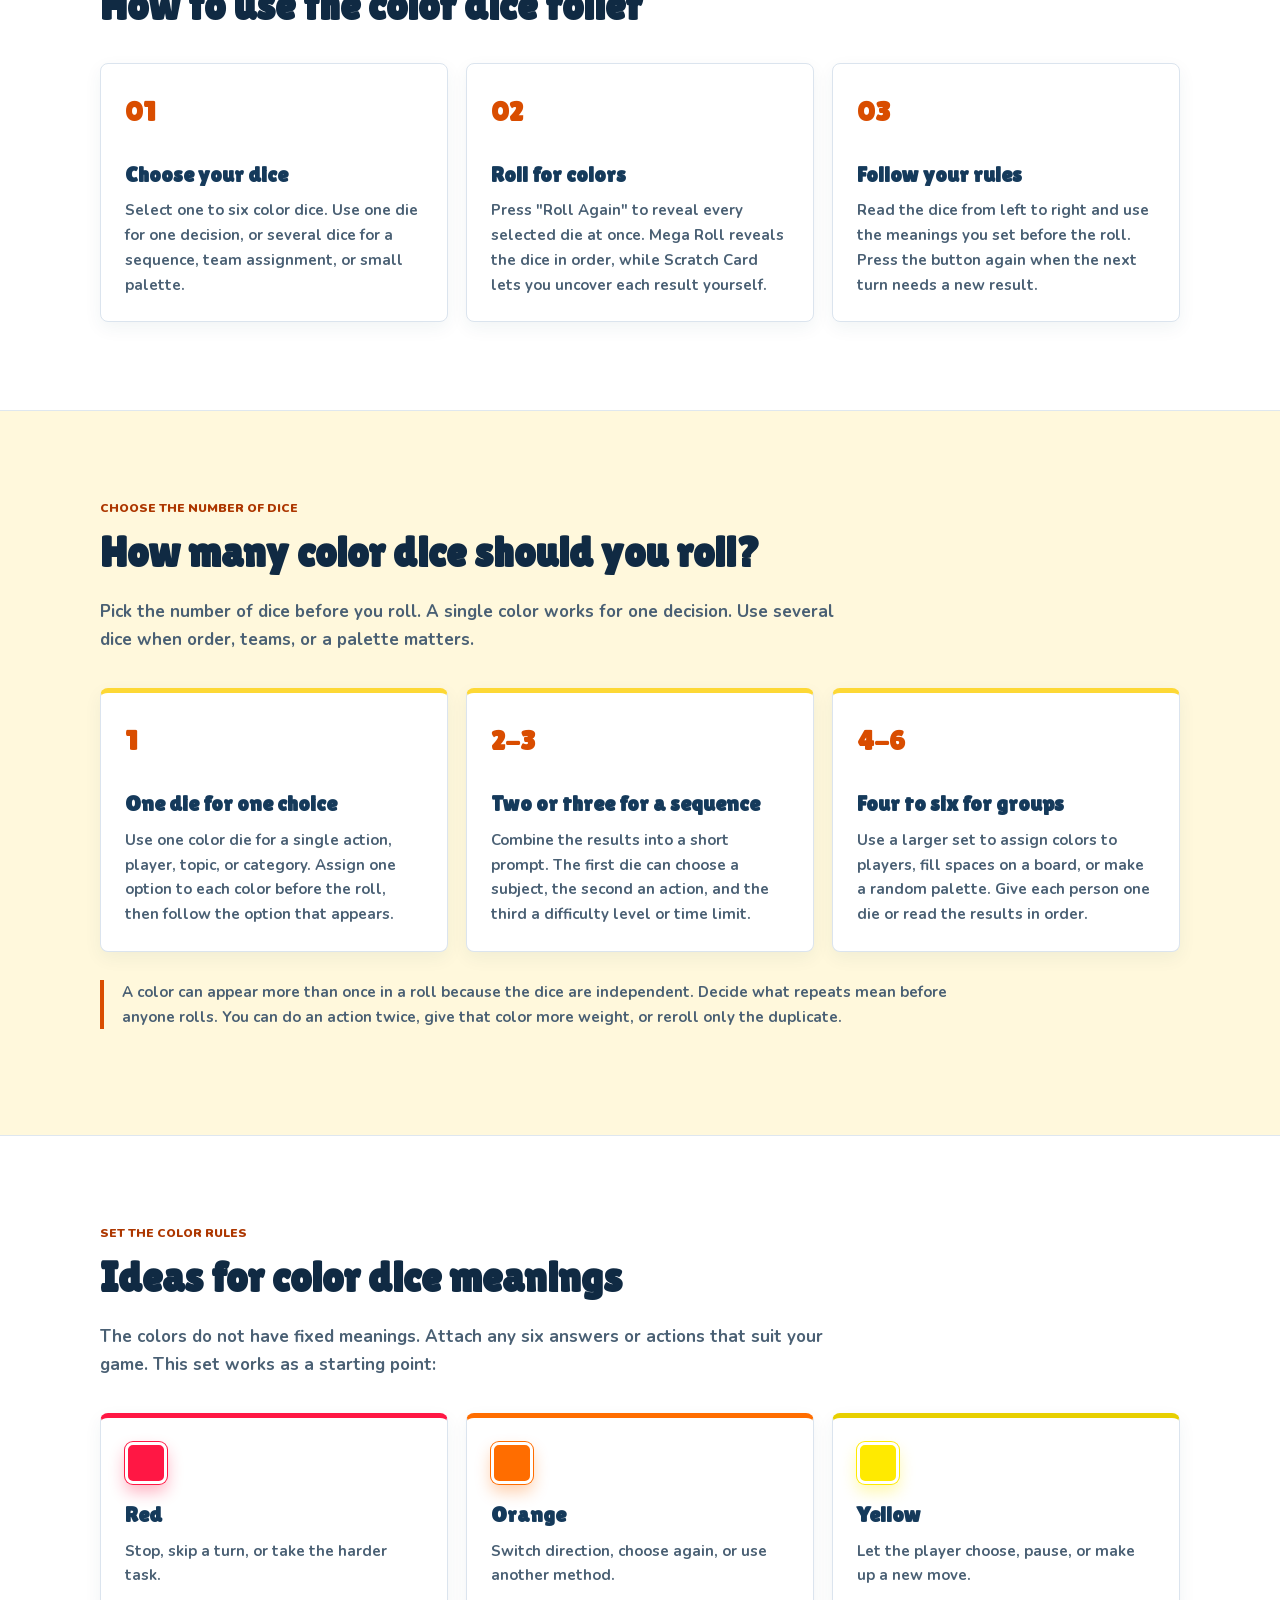
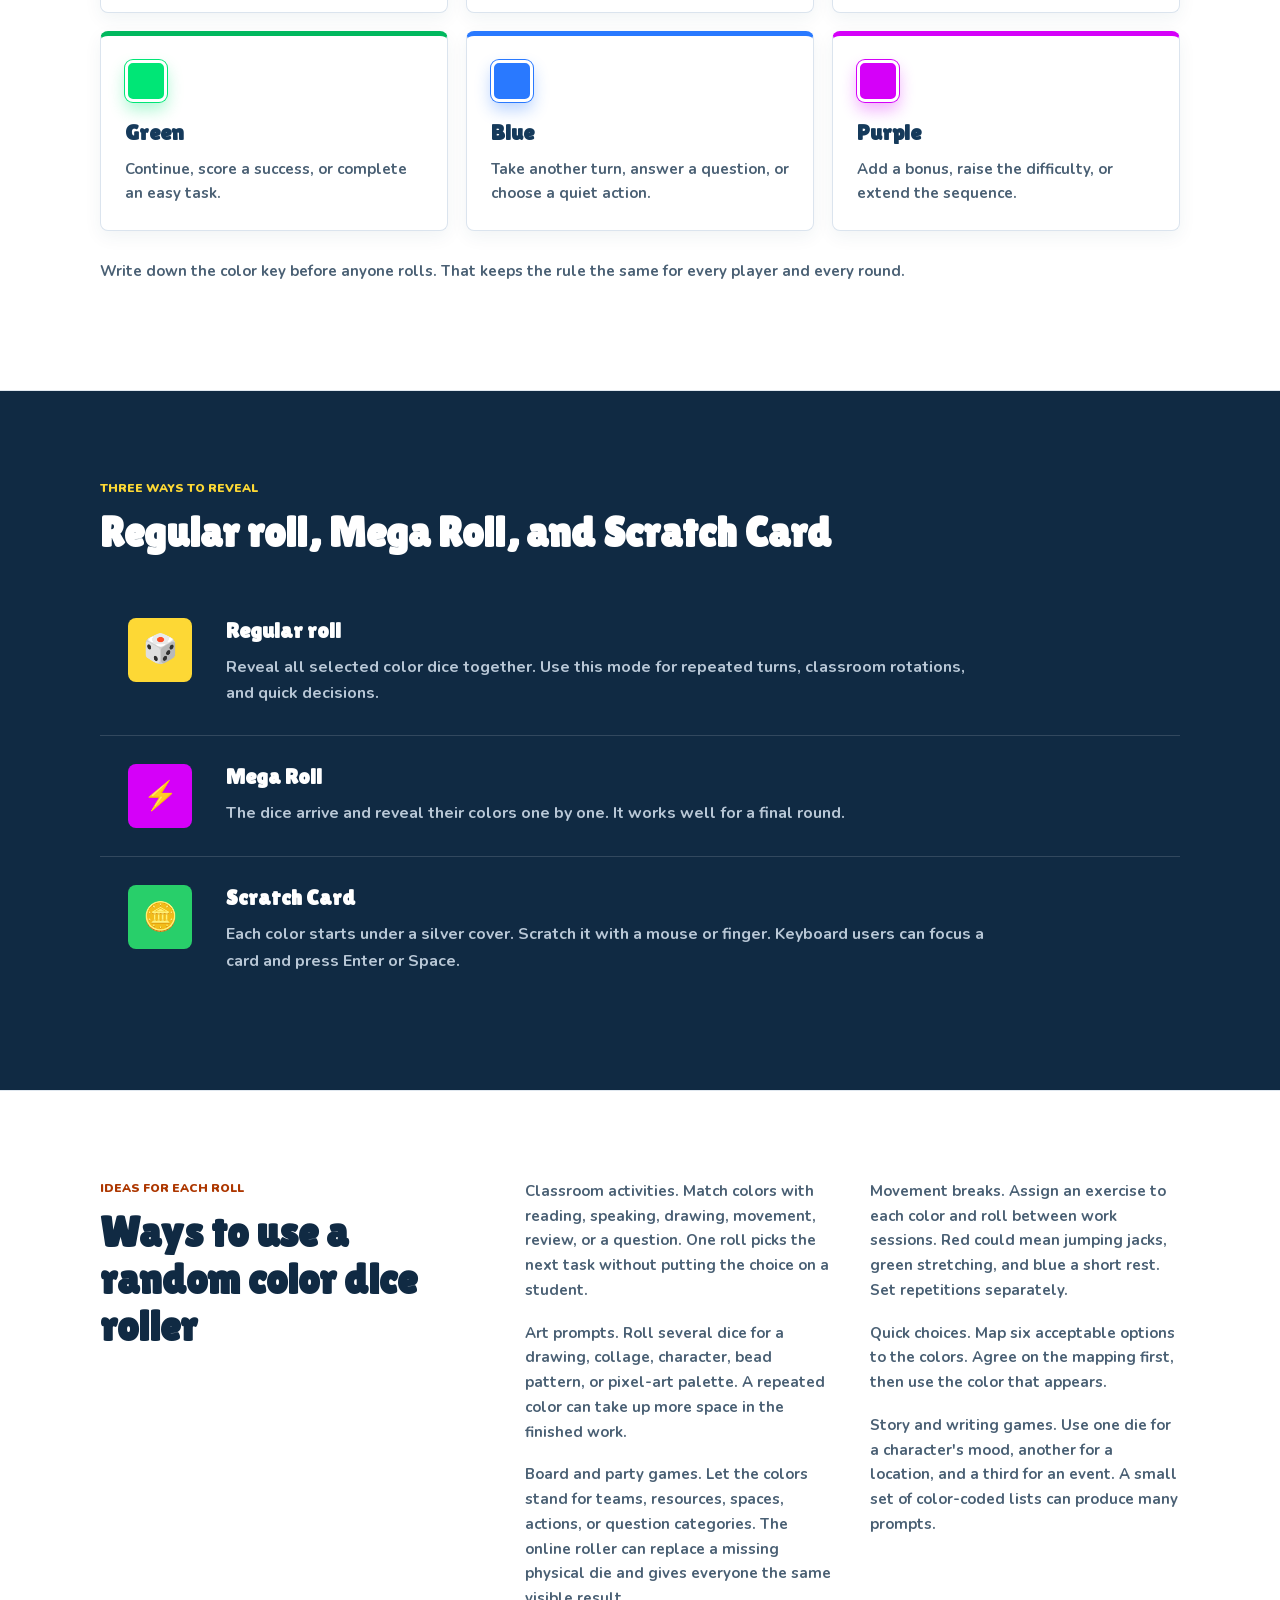
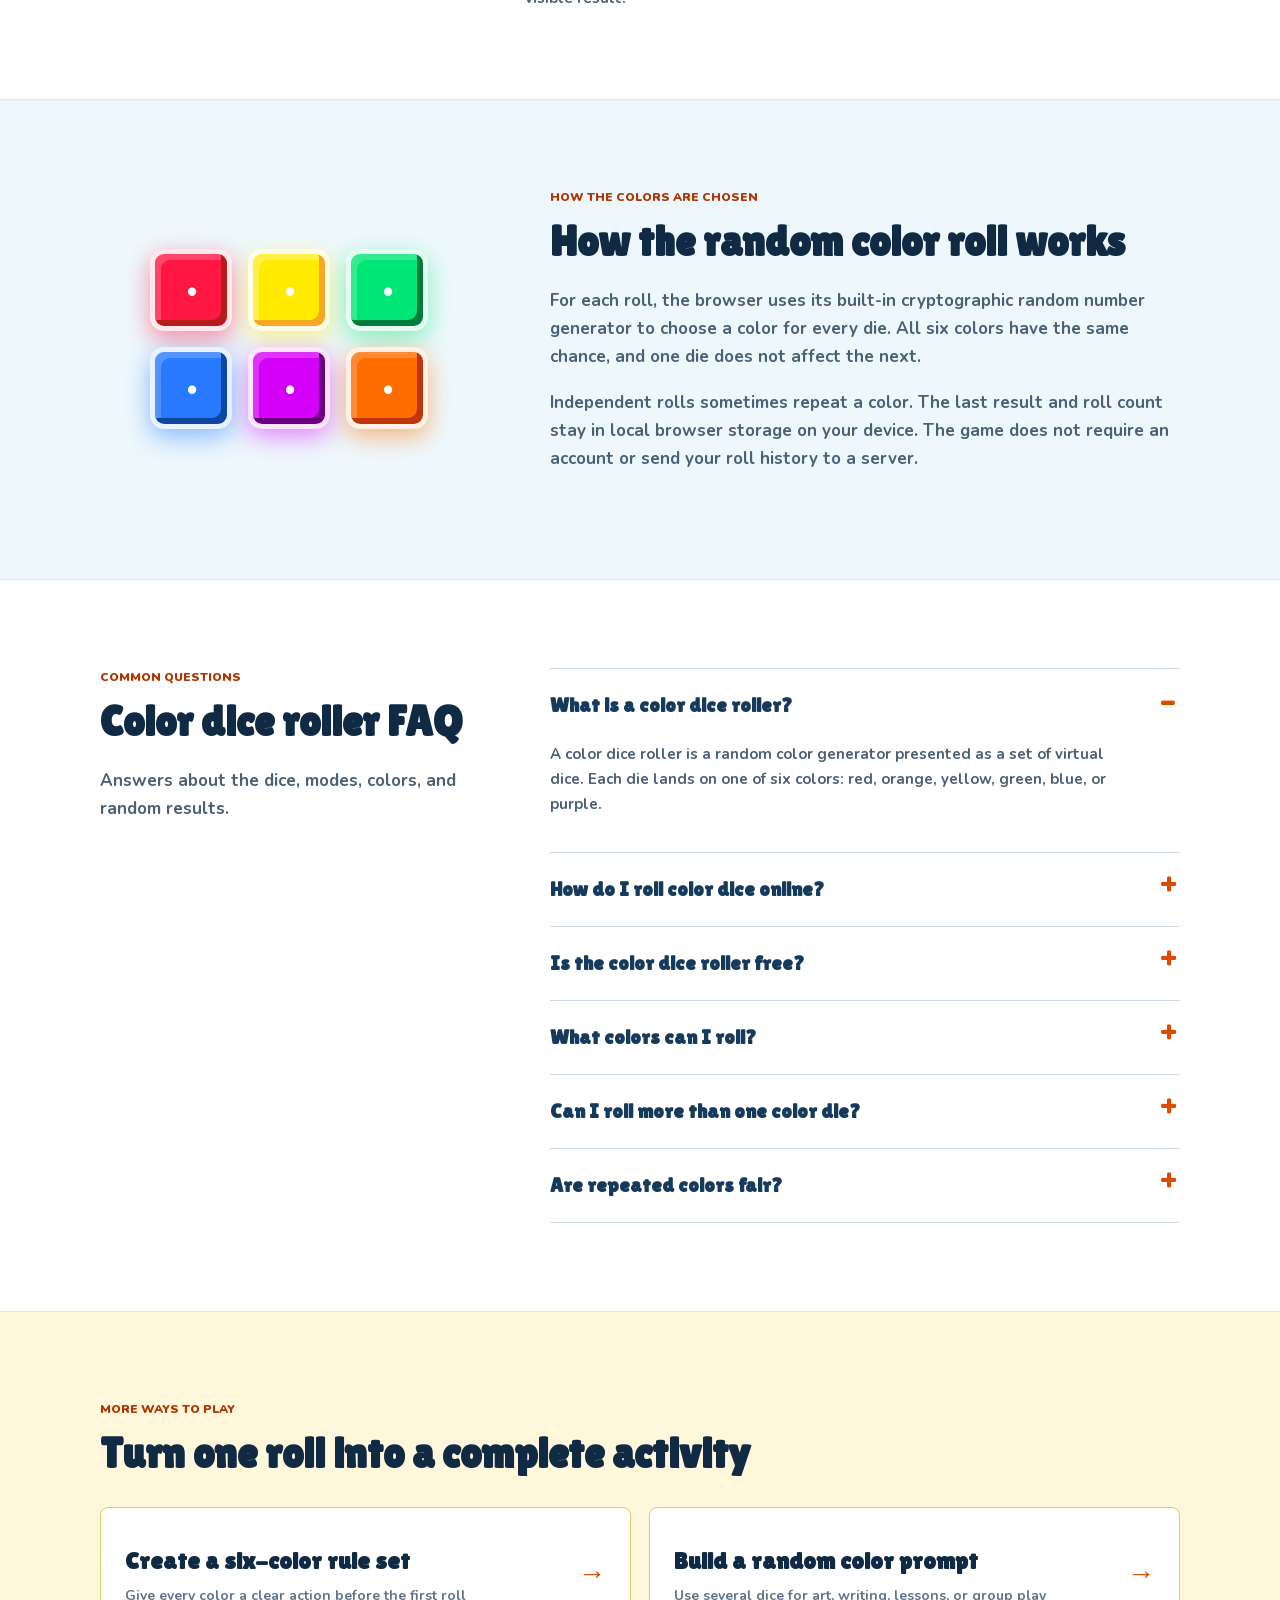
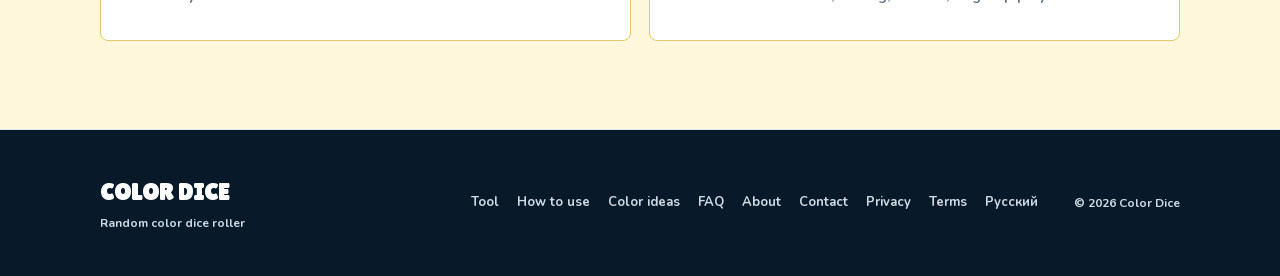
==== commit 8d270b6b: "feat: place ads beside game entry" ====
--- a/en/index.html
+++ b/en/index.html
@@ -231,6 +231,26 @@
           <li><span class="color-swatch purple" aria-hidden="true"></span><span><strong>Purple</strong><small>➕ Add one</small></span></li>
         </ul>
       </aside>
+
+      <aside class="game-ad-rail" aria-label="Sponsored links">
+        <p class="ad-label">Advertisements</p>
+        <div class="ad-frame">
+          <script>
+            atOptions = {
+              'key' : 'e5e53cf5c01da04ef27ba6b74eb38936',
+              'format' : 'iframe',
+              'height' : 250,
+              'width' : 300,
+              'params' : {}
+            };
+          </script>
+          <script src="https://www.highperformanceformat.com/e5e53cf5c01da04ef27ba6b74eb38936/invoke.js"></script>
+        </div>
+        <div class="game-sponsor-card">
+          <p>Sponsored links</p>
+          <a class="sponsor-link" href="https://www.effectivecpmnetwork.com/yq7pgdq8b?key=f38ef0b7a77905d8d5881fd6dfddd55d" target="_blank" rel="sponsored noopener noreferrer">View sponsored offer <span aria-hidden="true">↗</span></a>
+        </div>
+      </aside>
     </div>
   </section>
 
@@ -253,33 +273,6 @@
         <p>The roller runs in your browser on desktop and mobile. You do not need to install anything or create an account. One die handles a single choice, while several dice make a sequence for a group activity or a set of colors for a project.</p>
       </div>
     </section>
-
-    <aside class="ad-band" aria-label="Sponsored links">
-      <div class="ad-panel">
-        <div class="sponsor-card">
-          <p class="ad-label">Sponsored links</p>
-          <h2>Offers from advertising partners</h2>
-          <p>The offer opens in a new tab. Color Dice and your current result stay open on this page.</p>
-          <div class="sponsor-features" aria-hidden="true"><span>↗ New tab</span><span>🎲 Game stays open</span></div>
-          <a class="sponsor-link" href="https://www.effectivecpmnetwork.com/yq7pgdq8b?key=f38ef0b7a77905d8d5881fd6dfddd55d" target="_blank" rel="sponsored noopener noreferrer">View sponsored offer <span aria-hidden="true">↗</span></a>
-        </div>
-        <div class="ad-slot">
-          <p class="ad-label">Advertisements</p>
-          <div class="ad-frame">
-            <script>
-              atOptions = {
-                'key' : 'e5e53cf5c01da04ef27ba6b74eb38936',
-                'format' : 'iframe',
-                'height' : 250,
-                'width' : 300,
-                'params' : {}
-              };
-            </script>
-            <script src="https://www.highperformanceformat.com/e5e53cf5c01da04ef27ba6b74eb38936/invoke.js"></script>
-          </div>
-        </div>
-      </div>
-    </aside>
 
     <section class="content-band" id="how-to-use">
       <div class="content-container">
--- a/styles.css
+++ b/styles.css
@@ -388,18 +388,16 @@
   position: relative;
   z-index: 10;
   display: grid;
-  width: min(100%, 868px);
-  grid-template-columns: 118px minmax(0, 490px) 220px;
+  width: min(100%, 1052px);
+  grid-template-areas: "legend game ad";
+  grid-template-columns: 220px minmax(0, 490px) 302px;
   align-items: center;
-  gap: 10px;
-}
-
-.game-layout::before {
-  content: "";
+  gap: 20px;
 }
 
 .game-card {
   position: relative;
+  grid-area: game;
   display: flex;
   min-width: 0;
   flex-direction: column;
@@ -649,6 +647,7 @@
 .text-purple { color: #e51fff; }
 
 .color-legend {
+  grid-area: legend;
   padding: 20px 18px;
   border: 1px solid rgba(255, 255, 255, 0.13);
   border-radius: 24px;
@@ -1186,84 +1185,21 @@
   font-size: 19px;
 }
 
-.ad-band {
-  position: relative;
+.game-ad-rail {
+  width: 302px;
+  grid-area: ad;
   overflow: hidden;
-  padding: 62px 24px;
-  border-bottom: 1px solid #dfe7ef;
-  background: linear-gradient(135deg, #eff9ff 0%, #f7f2ff 52%, #fff8dc 100%);
-}
-
-.ad-band::before,
-.ad-band::after {
-  position: absolute;
-  width: 260px;
-  height: 260px;
-  border-radius: 50%;
-  content: "";
-  filter: blur(4px);
-  opacity: 0.3;
-  pointer-events: none;
-}
-
-.ad-band::before {
-  top: -170px;
-  left: -90px;
-  background: #63c7f0;
-}
-
-.ad-band::after {
-  right: -110px;
-  bottom: -190px;
-  background: #d98af2;
-}
-
-.ad-panel {
-  position: relative;
-  z-index: 1;
-  display: grid;
-  width: min(100%, 880px);
-  align-items: center;
-  gap: 54px;
-  grid-template-columns: minmax(0, 1fr) 300px;
-  margin: 0 auto;
-  padding: 34px;
-  border: 1px solid rgba(111, 151, 185, 0.25);
-  border-radius: 24px;
-  background: rgba(255, 255, 255, 0.86);
-  box-shadow: 0 18px 50px rgba(42, 76, 110, 0.12);
-  backdrop-filter: blur(14px);
-}
-
-.sponsor-card h2 {
-  margin: 0 0 14px;
-  color: #102a43;
-  font-family: var(--display-font);
-  font-size: 30px;
-  line-height: 1.08;
-}
-
-.sponsor-card > p:not(.ad-label) {
-  margin: 0 0 18px;
-  color: #4a6074;
-  font-size: 15px;
-}
-
-.sponsor-features {
-  display: flex;
-  gap: 8px;
-  margin-bottom: 22px;
-  flex-wrap: wrap;
-}
-
-.sponsor-features span {
-  padding: 7px 10px;
-  border: 1px solid #d7e5ef;
-  border-radius: 999px;
-  color: #245279;
-  background: #f5fbff;
-  font-size: 11px;
-  font-weight: 900;
+  border: 1px solid rgba(255, 255, 255, 0.18);
+  border-radius: 18px;
+  background: var(--legend-bg);
+  box-shadow: 0 12px 34px rgba(0, 0, 0, 0.2);
+  backdrop-filter: blur(12px);
+}
+
+.game-ad-rail > .ad-label {
+  margin: 0;
+  padding: 9px 12px 7px;
+  color: var(--stage-muted);
 }
 
 .sponsor-link {
@@ -1289,11 +1225,6 @@
   transform: translateY(-2px);
 }
 
-.ad-slot {
-  width: 300px;
-  text-align: center;
-}
-
 .ad-label {
   margin: 0 0 8px;
   color: #6b7c8d;
@@ -1307,39 +1238,25 @@
   width: 300px;
   min-height: 250px;
   overflow: hidden;
-  border-radius: 14px;
   background: #f4f7fa;
-  box-shadow: 0 8px 24px rgba(34, 60, 86, 0.12);
-}
-
-@media (max-width: 760px) {
-  .ad-band {
-    padding: 44px 10px;
-  }
-
-  .ad-panel {
-    width: min(100%, 430px);
-    grid-template-columns: 1fr;
-    gap: 32px;
-    padding: 28px 14px;
-  }
-
-  .sponsor-card {
-    padding: 0 8px;
-    text-align: center;
-  }
-
-  .sponsor-card h2 {
-    font-size: 27px;
-  }
-
-  .sponsor-features {
-    justify-content: center;
-  }
-
-  .ad-slot {
-    justify-self: center;
-  }
+}
+
+.game-sponsor-card {
+  padding: 14px;
+  text-align: center;
+}
+
+.game-sponsor-card p {
+  margin: 0 0 10px;
+  color: var(--stage-muted);
+  font-size: 11px;
+  font-weight: 900;
+  letter-spacing: 0.08em;
+  text-transform: uppercase;
+}
+
+.game-sponsor-card .sponsor-link {
+  width: 100%;
 }
 
 .steps-grid,
@@ -2061,19 +1978,42 @@
   }
 }
 
-@media (max-width: 920px) {
+@media (max-width: 1100px) {
   .game-stage {
     min-height: auto;
     padding-top: 78px;
   }
 
   .game-layout {
+    width: min(100%, 812px);
+    grid-template-areas:
+      "game ad"
+      "legend legend";
+    grid-template-columns: minmax(0, 490px) 302px;
+    align-items: start;
+  }
+
+  .color-legend ul {
+    grid-template-columns: repeat(3, 1fr);
+  }
+}
+
+@media (max-width: 920px) {
+  .game-stage {
+    padding-bottom: 34px;
+  }
+
+  .game-layout {
     width: min(100%, 540px);
+    grid-template-areas:
+      "game"
+      "ad"
+      "legend";
     grid-template-columns: 1fr;
   }
 
-  .game-layout::before {
-    display: none;
+  .game-ad-rail {
+    justify-self: center;
   }
 
   .color-legend ul {
